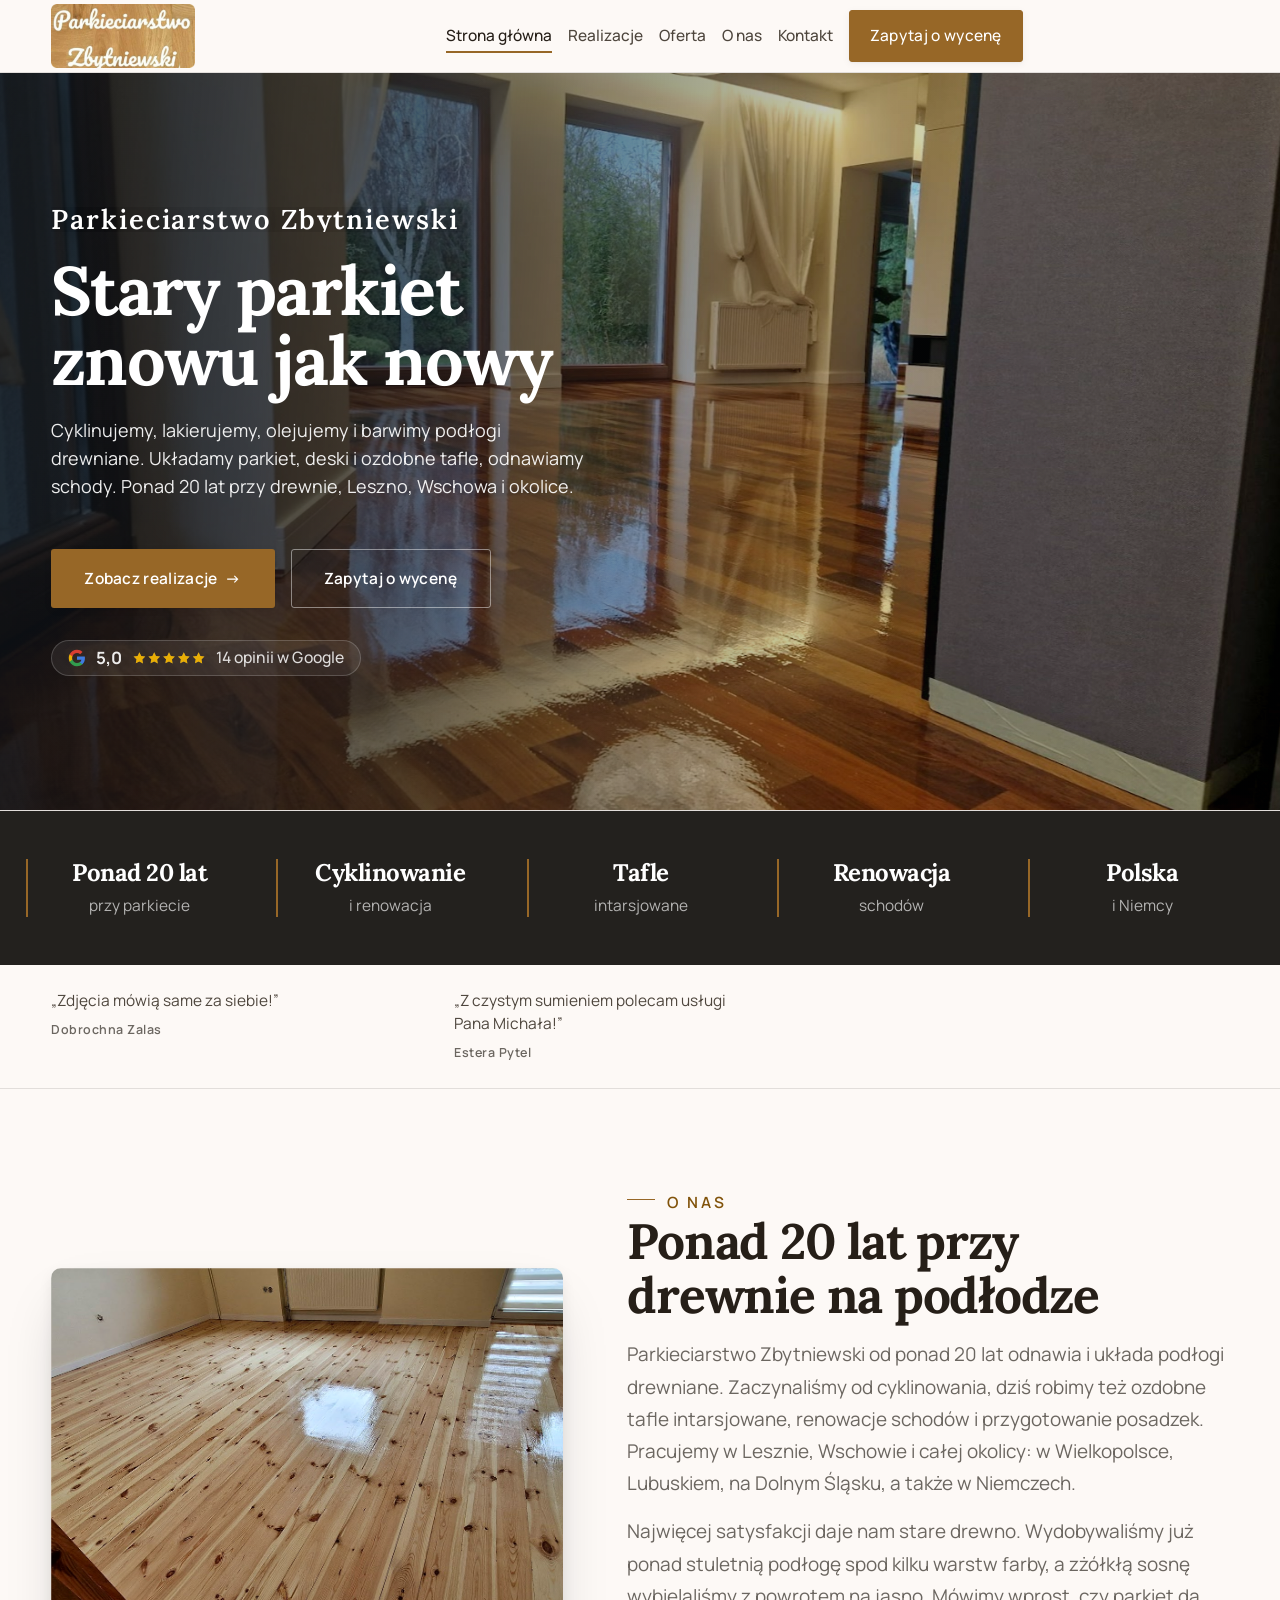
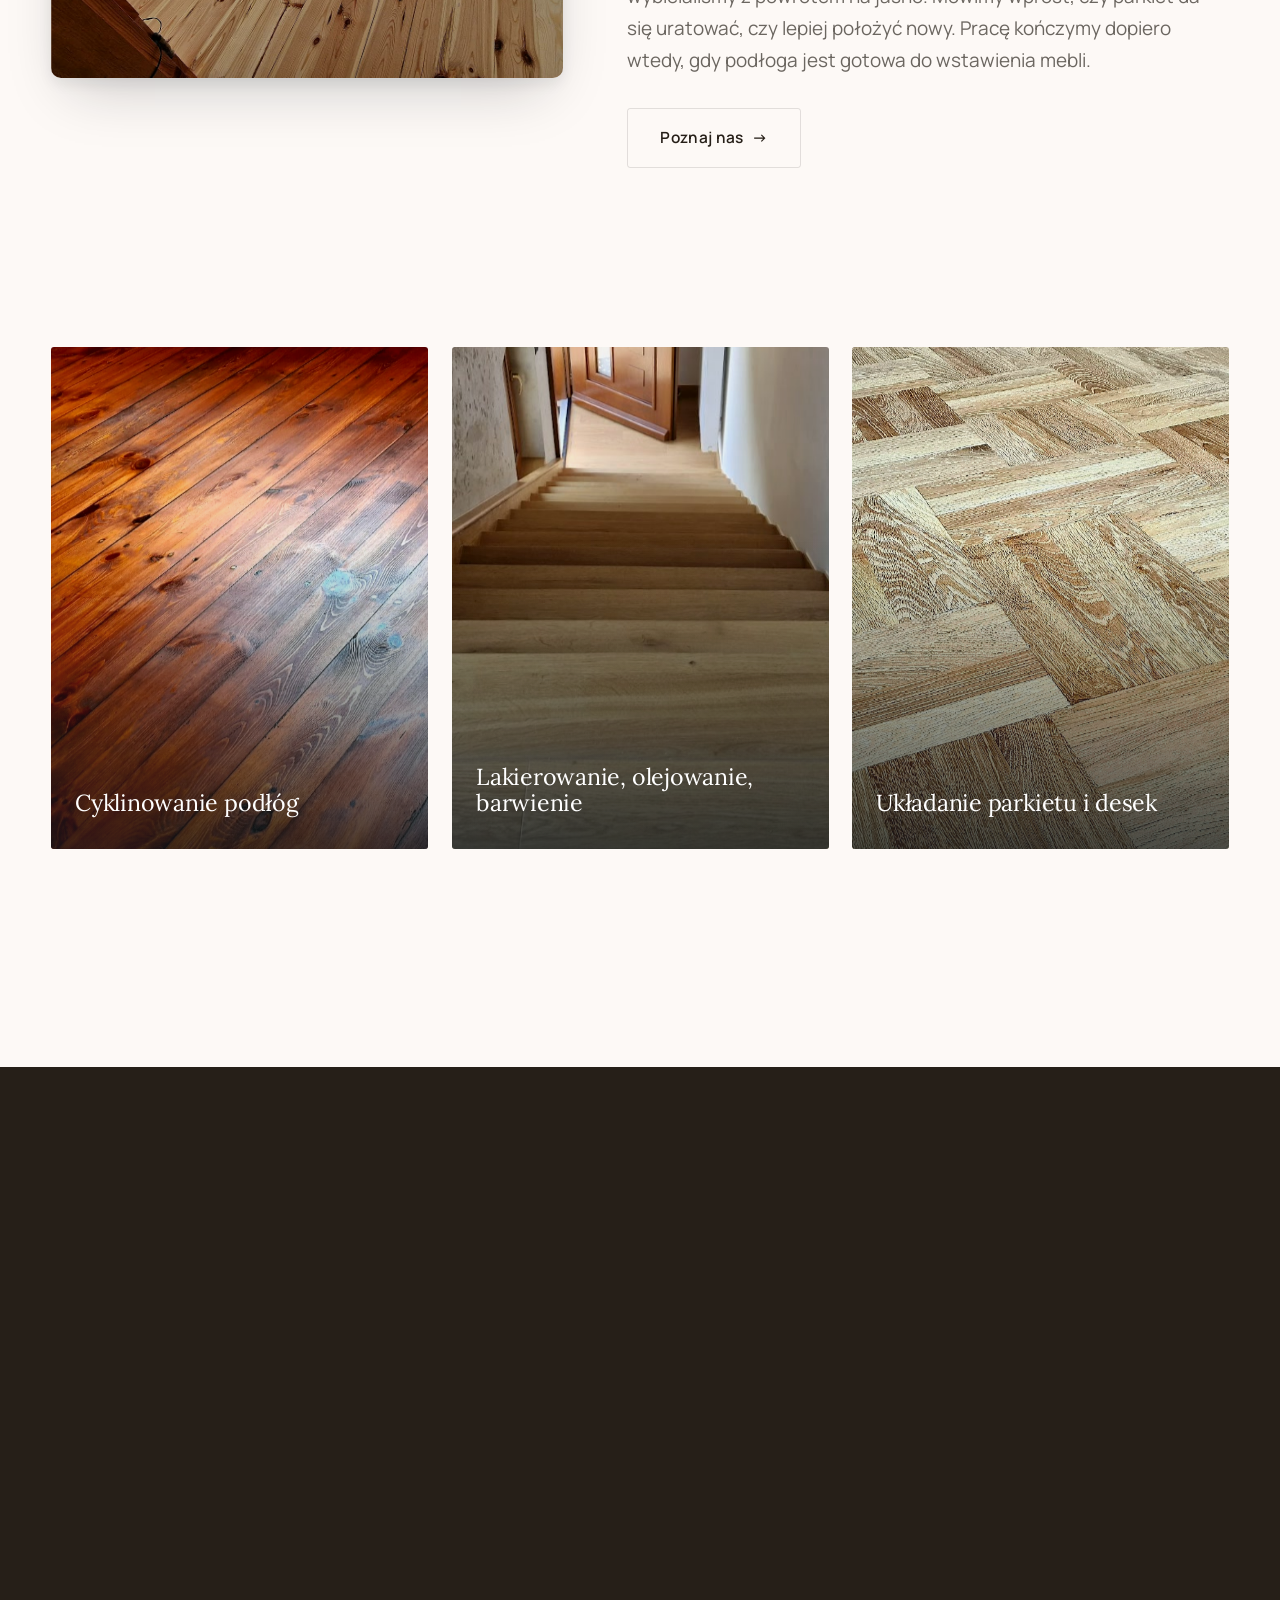
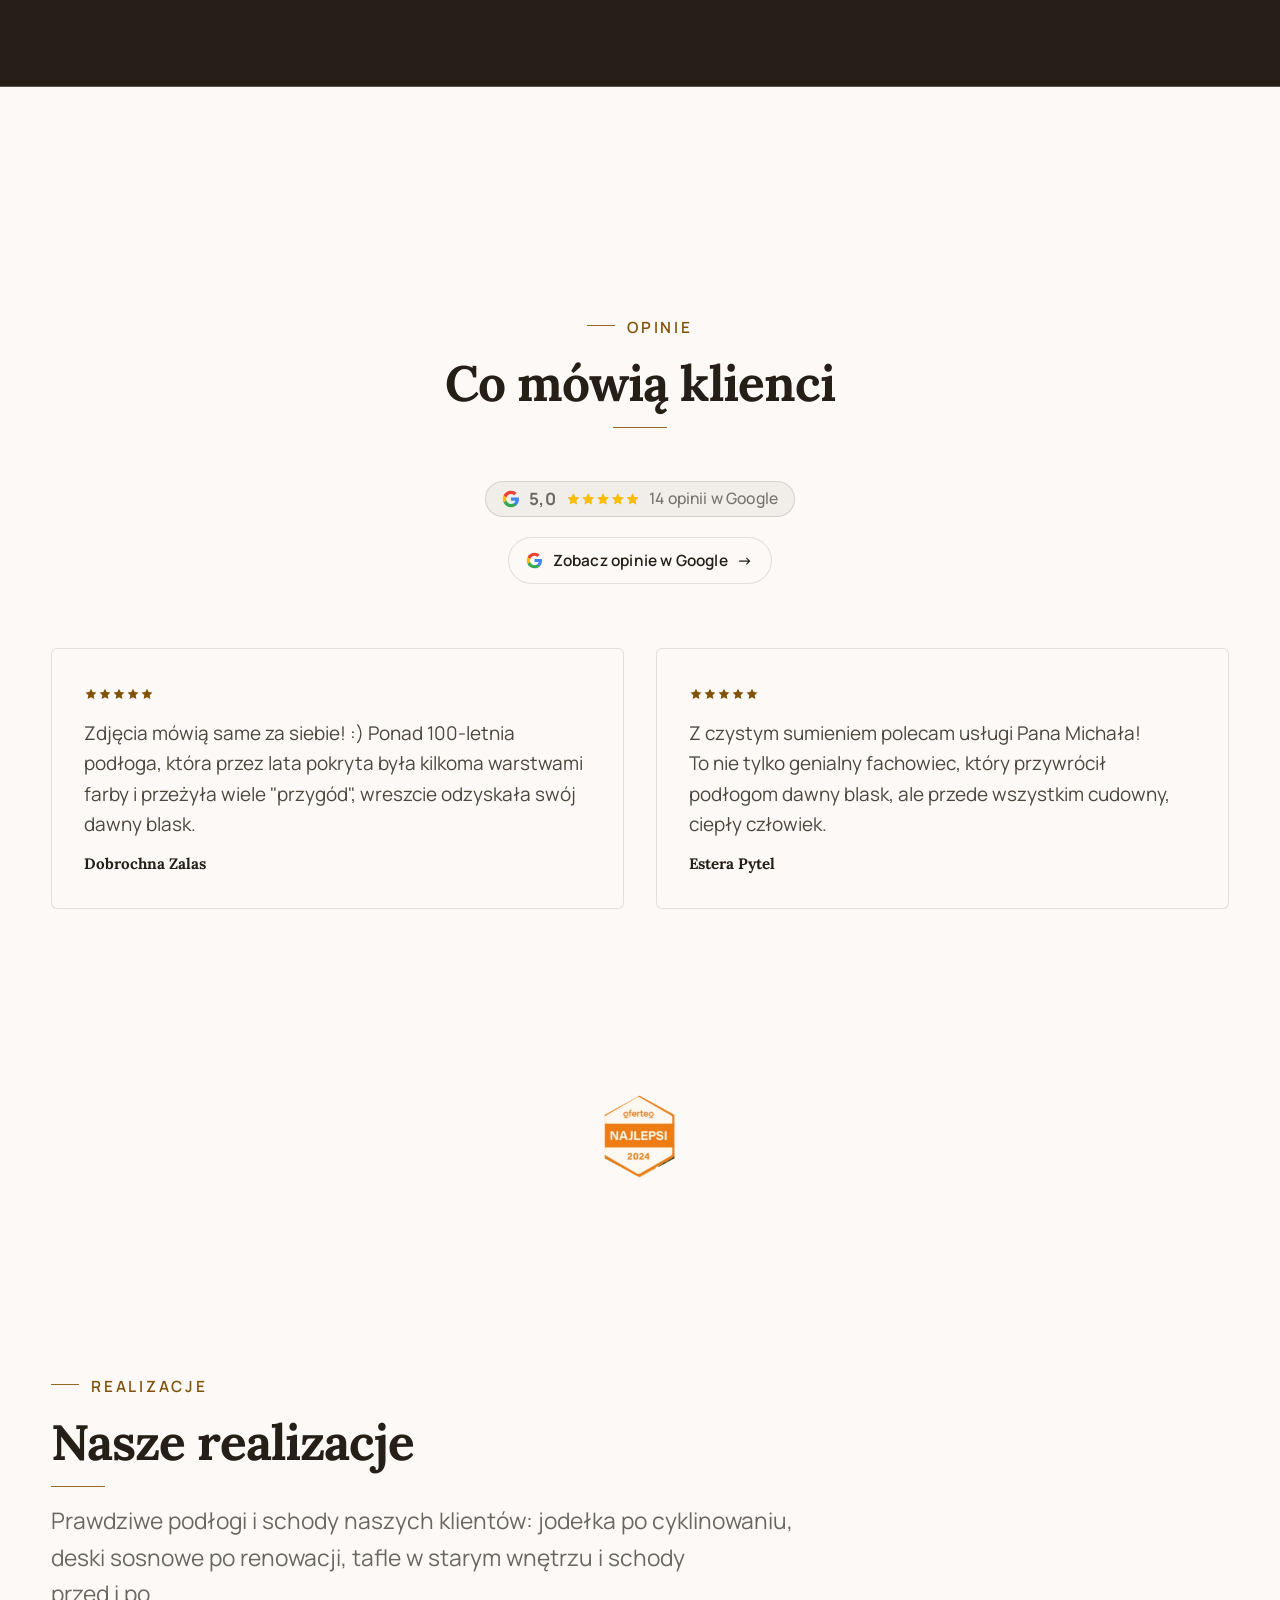
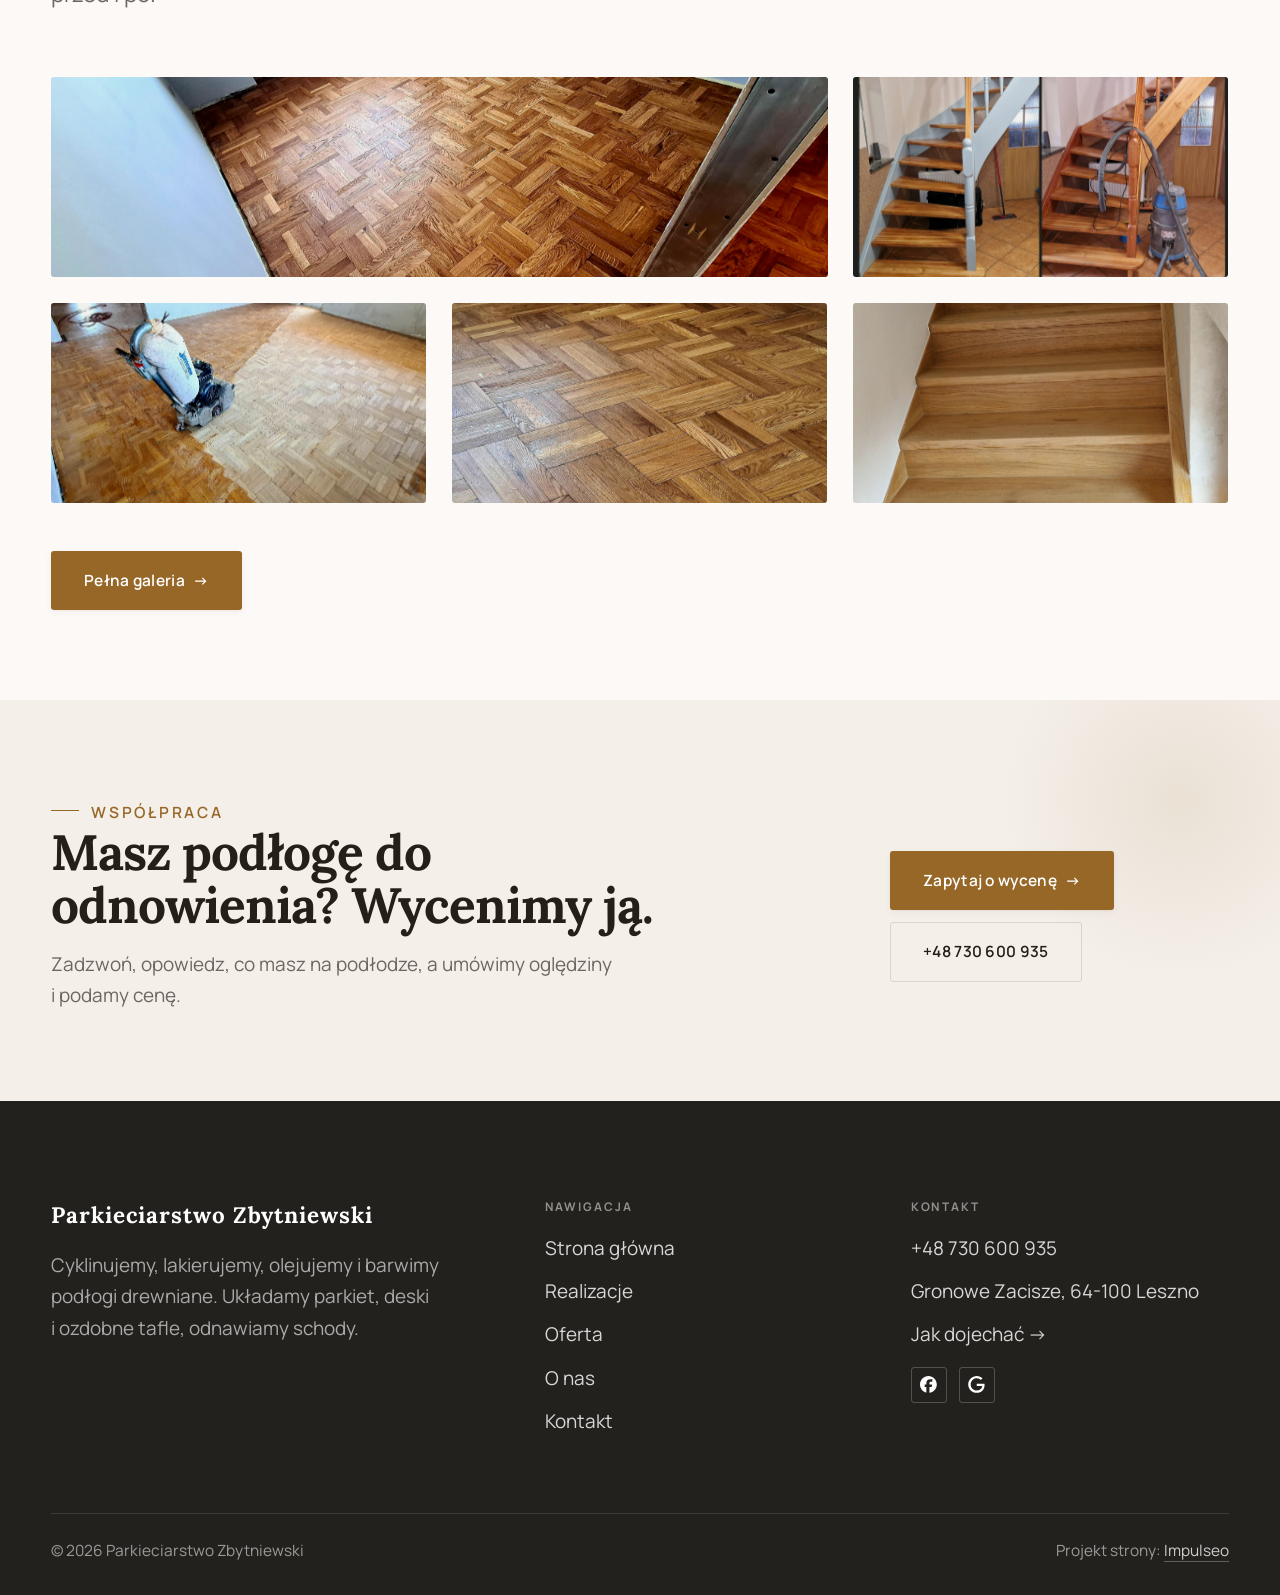
==== index.html @ 1e0f80c2 "Strona demo: parkieciarstwo-zbytniewski" ====
<!DOCTYPE html>
<html lang="pl">
<head>
<meta charset="UTF-8">
<meta name="viewport" content="width=device-width, initial-scale=1.0">
<title>Parkieciarstwo Zbytniewski - cyklinowanie, renowacja i układanie parkietu, Leszno i Wschowa</title>
<meta name="description" content="Parkieciarstwo Zbytniewski - cyklinowanie, lakierowanie, olejowanie i barwienie podłóg, układanie parkietu, desek i tafli intarsjowanych, renowacja schodów. Ponad 20 lat w zawodzie. Leszno, Wschowa, Wielkopolska, Lubuskie, Dolny Śląsk. Zadzwoń: 730 600 935.">
<link rel="canonical" href="https://kris20032.github.io/parkieciarstwo-zbytniewski/">
<meta name="robots" content="noindex, nofollow">
<meta property="og:type" content="website">
<meta property="og:locale" content="pl_PL">
<meta property="og:site_name" content="Parkieciarstwo Zbytniewski">
<meta property="og:title" content="Parkieciarstwo Zbytniewski - cyklinowanie, renowacja i układanie parkietu, Leszno i Wschowa">
<meta property="og:description" content="Parkieciarstwo Zbytniewski - cyklinowanie, lakierowanie, olejowanie i barwienie podłóg, układanie parkietu, desek i tafli intarsjowanych, renowacja schodów. Ponad 20 lat w zawodzie. Leszno, Wschowa, Wielkopolska, Lubuskie, Dolny Śląsk. Zadzwoń: 730 600 935.">
<meta property="og:url" content="https://kris20032.github.io/parkieciarstwo-zbytniewski/">
<meta property="og:image" content="https://kris20032.github.io/parkieciarstwo-zbytniewski/img/og.jpg">
<meta property="og:image:width" content="1200">
<meta property="og:image:height" content="630">
<meta name="twitter:card" content="summary_large_image">
<script type="application/ld+json">{"@context": "https://schema.org", "@type": "LocalBusiness", "name": "Parkieciarstwo Zbytniewski", "url": "https://kris20032.github.io/parkieciarstwo-zbytniewski/", "telephone": "+48730600935", "image": "https://kris20032.github.io/parkieciarstwo-zbytniewski/img/og.jpg", "areaServed": "Leszno", "sameAs": ["https://maps.google.com/?cid=15255674906880498433&g_mp=Cidnb29nbGUubWFwcy5wbGFjZXMudjEuUGxhY2VzLlNlYXJjaFRleHQQAhgEIAA", "https://www.facebook.com/parkieciarstwo.zbytniewski/"]}</script>
<link rel="preconnect" href="https://fonts.googleapis.com">
<link rel="preconnect" href="https://fonts.gstatic.com" crossorigin>
<link href="https://fonts.googleapis.com/css2?family=Lora:wght@500;600;700&family=Manrope:wght@400;500;600&display=swap" rel="stylesheet">
<link rel="stylesheet" href="assets/styles.css?v=fa30f461">
</head>
<body>

<header class="nav">
  <div class="wrap nav-inner">
    <a class="brand brand-has-logo" href="index.html"><img class="brand-logo" src="img/logo.png" alt="Parkieciarstwo Zbytniewski" width="430" height="192" decoding="async"></a>
    <nav class="nav-links">
      <a href="index.html" class="active" aria-current="page">Strona główna</a>
      <a href="realizacje.html">Realizacje</a>
      <a href="oferta.html">Oferta</a>
      <a href="o-nas.html">O nas</a>
      <a href="kontakt.html">Kontakt</a>
      <a href="kontakt.html" class="btn btn-accent">Zapytaj o wycenę</a>
    </nav>
    <button class="nav-toggle" aria-label="Menu"><span></span><span></span><span></span></button>
  </div>
</header>

<main>
<section class="hero-cine">
  <img src="img/hero.jpg" fetchpriority="high" data-rotate="img/g1.jpg|img/g2.jpg" alt="Parkieciarstwo Zbytniewski - Stary parkiet znowu jak nowy" width="1564" height="866">
  <div class="wrap">
    <div class="hero-copy">
      <div class="brandmark bm-s"><span class="bm-line"><span>Parkieciarstwo Zbytniewski</span></span></div>
      <h1>Stary parkiet znowu jak nowy</h1>
      <p class="lead">Cyklinujemy, lakierujemy, olejujemy i barwimy podłogi drewniane. Układamy parkiet, deski i ozdobne tafle, odnawiamy schody. Ponad 20 lat przy drewnie, Leszno, Wschowa i okolice.</p>
      <div class="hero-actions">
        <a href="realizacje.html" class="btn btn-accent">Zobacz realizacje <span class="arr">→</span></a>
        <a href="kontakt.html" class="btn btn-ghost btn-on-dark">Zapytaj o wycenę</a>
      </div>
      <div style="margin-top:var(--space-6);color:#fff;font-weight:600;letter-spacing:.02em;opacity:.92"><span class="g-badge"><svg class="gb-ico" viewBox="0 0 24 24" width="18" height="18" aria-hidden="true"><path fill="#4285F4" d="M22.56 12.25c0-.78-.07-1.53-.2-2.25H12v4.26h5.92c-.26 1.37-1.04 2.53-2.21 3.31v2.77h3.57c2.08-1.92 3.28-4.74 3.28-8.09z"/><path fill="#34A853" d="M12 23c2.97 0 5.46-.98 7.28-2.66l-3.57-2.77c-.98.66-2.23 1.06-3.71 1.06-2.86 0-5.29-1.93-6.16-4.53H2.18v2.84C3.99 20.53 7.7 23 12 23z"/><path fill="#FBBC05" d="M5.84 14.09c-.22-.66-.35-1.36-.35-2.09s.13-1.43.35-2.09V7.07H2.18C1.43 8.55 1 10.22 1 12s.43 3.45 1.18 4.93l2.85-2.22.81-.62z"/><path fill="#EA4335" d="M12 5.38c1.62 0 3.06.56 4.21 1.64l3.15-3.15C17.45 2.09 14.97 1 12 1 7.7 1 3.99 3.47 2.18 7.07l3.66 2.84c.87-2.6 3.3-4.53 6.16-4.53z"/></svg><b class="gb-ocena">5,0</b><svg class="gb-stars" viewBox="0 0 90 18" width="74" height="14.8" aria-hidden="true"><g fill="currentColor" opacity=".26"><path transform="translate(0,0)" d="M9 1.6l2.2 4.46 4.92.72-3.56 3.47.84 4.9L9 12.74l-4.4 2.31.84-4.9L1.88 6.68l4.92-.72L9 1.6Z"/><path transform="translate(18,0)" d="M9 1.6l2.2 4.46 4.92.72-3.56 3.47.84 4.9L9 12.74l-4.4 2.31.84-4.9L1.88 6.68l4.92-.72L9 1.6Z"/><path transform="translate(36,0)" d="M9 1.6l2.2 4.46 4.92.72-3.56 3.47.84 4.9L9 12.74l-4.4 2.31.84-4.9L1.88 6.68l4.92-.72L9 1.6Z"/><path transform="translate(54,0)" d="M9 1.6l2.2 4.46 4.92.72-3.56 3.47.84 4.9L9 12.74l-4.4 2.31.84-4.9L1.88 6.68l4.92-.72L9 1.6Z"/><path transform="translate(72,0)" d="M9 1.6l2.2 4.46 4.92.72-3.56 3.47.84 4.9L9 12.74l-4.4 2.31.84-4.9L1.88 6.68l4.92-.72L9 1.6Z"/></g><clipPath id="gs1000"><rect x="0" y="0" width="90.0" height="18"/></clipPath><g fill="#FBBC04" clip-path="url(#gs1000)"><path transform="translate(0,0)" d="M9 1.6l2.2 4.46 4.92.72-3.56 3.47.84 4.9L9 12.74l-4.4 2.31.84-4.9L1.88 6.68l4.92-.72L9 1.6Z"/><path transform="translate(18,0)" d="M9 1.6l2.2 4.46 4.92.72-3.56 3.47.84 4.9L9 12.74l-4.4 2.31.84-4.9L1.88 6.68l4.92-.72L9 1.6Z"/><path transform="translate(36,0)" d="M9 1.6l2.2 4.46 4.92.72-3.56 3.47.84 4.9L9 12.74l-4.4 2.31.84-4.9L1.88 6.68l4.92-.72L9 1.6Z"/><path transform="translate(54,0)" d="M9 1.6l2.2 4.46 4.92.72-3.56 3.47.84 4.9L9 12.74l-4.4 2.31.84-4.9L1.88 6.68l4.92-.72L9 1.6Z"/><path transform="translate(72,0)" d="M9 1.6l2.2 4.46 4.92.72-3.56 3.47.84 4.9L9 12.74l-4.4 2.31.84-4.9L1.88 6.68l4.92-.72L9 1.6Z"/></g></svg><span class="gb-txt">14 opinii w Google</span></span></div>
    </div>
  </div>
</section>
<section class="strip n-5" style="padding-block:0">
  <div class="wrap">
    <div class="item reveal"><div class="k">Ponad 20 lat</div><div class="v">przy parkiecie</div></div>
    <div class="item reveal"><div class="k">Cyklinowanie</div><div class="v">i renowacja</div></div>
    <div class="item reveal"><div class="k">Tafle</div><div class="v">intarsjowane</div></div>
    <div class="item reveal"><div class="k">Renowacja</div><div class="v">schodów</div></div>
    <div class="item reveal"><div class="k">Polska</div><div class="v">i Niemcy</div></div>
  </div>
</section>
<section class="opinie-mini" aria-label="Opinie klientów">
  <div class="wrap">
    <div class="om-row">
      <div class="om-item reveal"><blockquote>„Zdjęcia mówią same za siebie!”</blockquote><span class="om-autor">Dobrochna Zalas</span></div>
      <div class="om-item reveal"><blockquote>„Z czystym sumieniem polecam usługi Pana Michała!”</blockquote><span class="om-autor">Estera Pytel</span></div>
    </div>
  </div>
</section>
<section>
  <div class="wrap split">
    <div class="split-art reveal"><img src="img/g3.jpg" alt="Parkieciarstwo Zbytniewski - realizacja" loading="lazy" width="1600" height="901" decoding="async"></div>
    <div class="split-copy reveal">
      <span class="eyebrow">O nas</span>
      <h2>Ponad 20 lat przy drewnie na podłodze</h2>
      <p class="muted">Parkieciarstwo Zbytniewski od ponad 20 lat odnawia i układa podłogi drewniane. Zaczynaliśmy od cyklinowania, dziś robimy też ozdobne tafle intarsjowane, renowacje schodów i przygotowanie posadzek. Pracujemy w Lesznie, Wschowie i całej okolicy: w Wielkopolsce, Lubuskiem, na Dolnym Śląsku, a także w Niemczech.</p>
      <p class="muted">Najwięcej satysfakcji daje nam stare drewno. Wydobywaliśmy już ponad stuletnią podłogę spod kilku warstw farby, a zżółkłą sosnę wybielaliśmy z powrotem na jasno. Mówimy wprost, czy parkiet da się uratować, czy lepiej położyć nowy. Pracę kończymy dopiero wtedy, gdy podłoga jest gotowa do wstawienia mebli.</p>
      <a href="o-nas.html" class="btn btn-ghost">Poznaj nas <span class="arr">→</span></a>
    </div>
  </div>
</section>
<section class="gateways-band">
  <div class="wrap">
    <div class="gateways">
      <a href="oferta.html" class="gateway reveal"><img src="img/g4.jpg" alt="Cyklinowanie podłóg" loading="lazy" width="2008" height="890" decoding="async"><span class="g-ttl">Cyklinowanie podłóg</span></a>
      <a href="oferta.html" class="gateway reveal"><img src="img/g5.jpg" alt="Lakierowanie, olejowanie, barwienie" loading="lazy" width="1562" height="700" decoding="async"><span class="g-ttl">Lakierowanie, olejowanie, barwienie</span></a>
      <a href="oferta.html" class="gateway reveal"><img src="img/g6.jpg" alt="Układanie parkietu i desek" loading="lazy" width="2048" height="922" decoding="async"><span class="g-ttl">Układanie parkietu i desek</span></a>
    </div>
  </div>
</section>
<section class="stopklatka" aria-hidden="true">
  <div class="stk-bg" style="background-image:url(img/g7.jpg)"></div>
</section>
<section class="opinie">
  <div class="wrap">
    <div class="head center reveal">
      <span class="eyebrow">Opinie</span>
      <h2>Co mówią klienci</h2>
    </div>
    <p class="op-meta reveal"><span class="g-badge"><svg class="gb-ico" viewBox="0 0 24 24" width="18" height="18" aria-hidden="true"><path fill="#4285F4" d="M22.56 12.25c0-.78-.07-1.53-.2-2.25H12v4.26h5.92c-.26 1.37-1.04 2.53-2.21 3.31v2.77h3.57c2.08-1.92 3.28-4.74 3.28-8.09z"/><path fill="#34A853" d="M12 23c2.97 0 5.46-.98 7.28-2.66l-3.57-2.77c-.98.66-2.23 1.06-3.71 1.06-2.86 0-5.29-1.93-6.16-4.53H2.18v2.84C3.99 20.53 7.7 23 12 23z"/><path fill="#FBBC05" d="M5.84 14.09c-.22-.66-.35-1.36-.35-2.09s.13-1.43.35-2.09V7.07H2.18C1.43 8.55 1 10.22 1 12s.43 3.45 1.18 4.93l2.85-2.22.81-.62z"/><path fill="#EA4335" d="M12 5.38c1.62 0 3.06.56 4.21 1.64l3.15-3.15C17.45 2.09 14.97 1 12 1 7.7 1 3.99 3.47 2.18 7.07l3.66 2.84c.87-2.6 3.3-4.53 6.16-4.53z"/></svg><b class="gb-ocena">5,0</b><svg class="gb-stars" viewBox="0 0 90 18" width="74" height="14.8" aria-hidden="true"><g fill="currentColor" opacity=".26"><path transform="translate(0,0)" d="M9 1.6l2.2 4.46 4.92.72-3.56 3.47.84 4.9L9 12.74l-4.4 2.31.84-4.9L1.88 6.68l4.92-.72L9 1.6Z"/><path transform="translate(18,0)" d="M9 1.6l2.2 4.46 4.92.72-3.56 3.47.84 4.9L9 12.74l-4.4 2.31.84-4.9L1.88 6.68l4.92-.72L9 1.6Z"/><path transform="translate(36,0)" d="M9 1.6l2.2 4.46 4.92.72-3.56 3.47.84 4.9L9 12.74l-4.4 2.31.84-4.9L1.88 6.68l4.92-.72L9 1.6Z"/><path transform="translate(54,0)" d="M9 1.6l2.2 4.46 4.92.72-3.56 3.47.84 4.9L9 12.74l-4.4 2.31.84-4.9L1.88 6.68l4.92-.72L9 1.6Z"/><path transform="translate(72,0)" d="M9 1.6l2.2 4.46 4.92.72-3.56 3.47.84 4.9L9 12.74l-4.4 2.31.84-4.9L1.88 6.68l4.92-.72L9 1.6Z"/></g><clipPath id="gs1000"><rect x="0" y="0" width="90.0" height="18"/></clipPath><g fill="#FBBC04" clip-path="url(#gs1000)"><path transform="translate(0,0)" d="M9 1.6l2.2 4.46 4.92.72-3.56 3.47.84 4.9L9 12.74l-4.4 2.31.84-4.9L1.88 6.68l4.92-.72L9 1.6Z"/><path transform="translate(18,0)" d="M9 1.6l2.2 4.46 4.92.72-3.56 3.47.84 4.9L9 12.74l-4.4 2.31.84-4.9L1.88 6.68l4.92-.72L9 1.6Z"/><path transform="translate(36,0)" d="M9 1.6l2.2 4.46 4.92.72-3.56 3.47.84 4.9L9 12.74l-4.4 2.31.84-4.9L1.88 6.68l4.92-.72L9 1.6Z"/><path transform="translate(54,0)" d="M9 1.6l2.2 4.46 4.92.72-3.56 3.47.84 4.9L9 12.74l-4.4 2.31.84-4.9L1.88 6.68l4.92-.72L9 1.6Z"/><path transform="translate(72,0)" d="M9 1.6l2.2 4.46 4.92.72-3.56 3.47.84 4.9L9 12.74l-4.4 2.31.84-4.9L1.88 6.68l4.92-.72L9 1.6Z"/></g></svg><span class="gb-txt">14 opinii w Google</span></span></p>
    <p class="op-meta reveal"><a class="op-google" href="https://maps.google.com/?cid=15255674906880498433&amp;g_mp=Cidnb29nbGUubWFwcy5wbGFjZXMudjEuUGxhY2VzLlNlYXJjaFRleHQQAhgEIAA" target="_blank" rel="noopener"><svg class="op-g-ico" viewBox="0 0 24 24" width="17" height="17" aria-hidden="true"><path fill="#4285F4" d="M22.56 12.25c0-.78-.07-1.53-.2-2.25H12v4.26h5.92c-.26 1.37-1.04 2.53-2.21 3.31v2.77h3.57c2.08-1.92 3.28-4.74 3.28-8.09z"/><path fill="#34A853" d="M12 23c2.97 0 5.46-.98 7.28-2.66l-3.57-2.77c-.98.66-2.23 1.06-3.71 1.06-2.86 0-5.29-1.93-6.16-4.53H2.18v2.84C3.99 20.53 7.7 23 12 23z"/><path fill="#FBBC05" d="M5.84 14.09c-.22-.66-.35-1.36-.35-2.09s.13-1.43.35-2.09V7.07H2.18C1.43 8.55 1 10.22 1 12s.43 3.45 1.18 4.93l2.85-2.22.81-.62z"/><path fill="#EA4335" d="M12 5.38c1.62 0 3.06.56 4.21 1.64l3.15-3.15C17.45 2.09 14.97 1 12 1 7.7 1 3.99 3.47 2.18 7.07l3.66 2.84c.87-2.6 3.3-4.53 6.16-4.53z"/></svg><span>Zobacz opinie w Google</span><span class="arr">→</span></a></p>
    <div class="opinie-grid">
      <figure class="op-card reveal"><span class="op-star"><svg class="ico-star" width="14" height="14" viewBox="0 0 24 24" style="vertical-align:-2px" aria-hidden="true"><path d="M12 2.8l2.85 5.8 6.4.93-4.63 4.5 1.1 6.37L12 17.4l-5.72 3 1.1-6.37-4.63-4.5 6.4-.93L12 2.8Z" fill="currentColor"/></svg><svg class="ico-star" width="14" height="14" viewBox="0 0 24 24" style="vertical-align:-2px" aria-hidden="true"><path d="M12 2.8l2.85 5.8 6.4.93-4.63 4.5 1.1 6.37L12 17.4l-5.72 3 1.1-6.37-4.63-4.5 6.4-.93L12 2.8Z" fill="currentColor"/></svg><svg class="ico-star" width="14" height="14" viewBox="0 0 24 24" style="vertical-align:-2px" aria-hidden="true"><path d="M12 2.8l2.85 5.8 6.4.93-4.63 4.5 1.1 6.37L12 17.4l-5.72 3 1.1-6.37-4.63-4.5 6.4-.93L12 2.8Z" fill="currentColor"/></svg><svg class="ico-star" width="14" height="14" viewBox="0 0 24 24" style="vertical-align:-2px" aria-hidden="true"><path d="M12 2.8l2.85 5.8 6.4.93-4.63 4.5 1.1 6.37L12 17.4l-5.72 3 1.1-6.37-4.63-4.5 6.4-.93L12 2.8Z" fill="currentColor"/></svg><svg class="ico-star" width="14" height="14" viewBox="0 0 24 24" style="vertical-align:-2px" aria-hidden="true"><path d="M12 2.8l2.85 5.8 6.4.93-4.63 4.5 1.1 6.37L12 17.4l-5.72 3 1.1-6.37-4.63-4.5 6.4-.93L12 2.8Z" fill="currentColor"/></svg></span><blockquote>Zdjęcia mówią same za siebie! :) Ponad 100-letnia podłoga, która przez lata pokryta była kilkoma warstwami farby i przeżyła wiele "przygód", wreszcie odzyskała swój dawny blask.</blockquote><span class="op-autor">Dobrochna Zalas</span></figure>
      <figure class="op-card reveal"><span class="op-star"><svg class="ico-star" width="14" height="14" viewBox="0 0 24 24" style="vertical-align:-2px" aria-hidden="true"><path d="M12 2.8l2.85 5.8 6.4.93-4.63 4.5 1.1 6.37L12 17.4l-5.72 3 1.1-6.37-4.63-4.5 6.4-.93L12 2.8Z" fill="currentColor"/></svg><svg class="ico-star" width="14" height="14" viewBox="0 0 24 24" style="vertical-align:-2px" aria-hidden="true"><path d="M12 2.8l2.85 5.8 6.4.93-4.63 4.5 1.1 6.37L12 17.4l-5.72 3 1.1-6.37-4.63-4.5 6.4-.93L12 2.8Z" fill="currentColor"/></svg><svg class="ico-star" width="14" height="14" viewBox="0 0 24 24" style="vertical-align:-2px" aria-hidden="true"><path d="M12 2.8l2.85 5.8 6.4.93-4.63 4.5 1.1 6.37L12 17.4l-5.72 3 1.1-6.37-4.63-4.5 6.4-.93L12 2.8Z" fill="currentColor"/></svg><svg class="ico-star" width="14" height="14" viewBox="0 0 24 24" style="vertical-align:-2px" aria-hidden="true"><path d="M12 2.8l2.85 5.8 6.4.93-4.63 4.5 1.1 6.37L12 17.4l-5.72 3 1.1-6.37-4.63-4.5 6.4-.93L12 2.8Z" fill="currentColor"/></svg><svg class="ico-star" width="14" height="14" viewBox="0 0 24 24" style="vertical-align:-2px" aria-hidden="true"><path d="M12 2.8l2.85 5.8 6.4.93-4.63 4.5 1.1 6.37L12 17.4l-5.72 3 1.1-6.37-4.63-4.5 6.4-.93L12 2.8Z" fill="currentColor"/></svg></span><blockquote>Z czystym sumieniem polecam usługi Pana Michała! To nie tylko genialny fachowiec, który przywrócił podłogom dawny blask, ale przede wszystkim cudowny, ciepły człowiek.</blockquote><span class="op-autor">Estera Pytel</span></figure>
    </div>
  </div>
</section>
<section class="odznaki">
  <div class="wrap">
    <ul class="odz-row">
      <li class="odz reveal"><img src="img/odznaka-oferteo-najlepsi-2024.png" alt="Oferteo Najlepsi 2024" loading="lazy" decoding="async" width="222" height="260"></li>
    </ul>
  </div>
</section>
<section>
  <div class="wrap">
    <div class="head reveal">
      <span class="eyebrow">Realizacje</span>
      <h2>Nasze realizacje</h2>
      <p>Prawdziwe podłogi i schody naszych klientów: jodełka po cyklinowaniu, deski sosnowe po renowacji, tafle w starym wnętrzu i schody przed i po.</p>
    </div>
    <div class="gallery">
      <div class="tile t-two3 reveal"><img src="img/g8.jpg" alt="Parkieciarstwo Zbytniewski" loading="lazy" width="2048" height="922" decoding="async"></div>
      <div class="tile t-third reveal"><img src="img/g9.jpg" alt="Parkieciarstwo Zbytniewski" loading="lazy" width="1600" height="1600" decoding="async"></div>
      <div class="tile t-third reveal"><img src="img/g10.jpg" alt="Parkieciarstwo Zbytniewski" loading="lazy" width="2048" height="922" decoding="async"></div>
      <div class="tile t-third reveal"><img src="img/g11.jpg" alt="Parkieciarstwo Zbytniewski" loading="lazy" width="1818" height="1818" decoding="async"></div>
      <div class="tile t-third reveal"><img src="img/g12.jpg" alt="Parkieciarstwo Zbytniewski" loading="lazy" width="1600" height="3463" decoding="async"></div>
    </div>
    <div style="margin-top:var(--space-7)" class="reveal"><a href="realizacje.html" class="btn btn-accent">Pełna galeria <span class="arr">→</span></a></div>
  </div>
</section>
<section class="cta">
  <div class="wrap">
    <div class="reveal">
      <span class="eyebrow">Współpraca</span>
      <h2>Masz podłogę do odnowienia? Wycenimy ją.</h2>
      <p>Zadzwoń, opowiedz, co masz na podłodze, a umówimy oględziny i podamy cenę.</p>
    </div>
    <div class="cta-actions reveal">
      <a href="kontakt.html" class="btn btn-light">Zapytaj o wycenę <span class="arr">→</span></a>
      <a href="tel:+48730600935" class="btn btn-ghost btn-ghost-cta">+48 730 600 935</a>
    </div>
  </div>
</section>
</main>

<footer>
  <div class="wrap">
    <div class="foot-grid">
      <div class="foot-brand">
        <div class="name">Parkieciarstwo Zbytniewski</div>
        <p>Cyklinujemy, lakierujemy, olejujemy i barwimy podłogi drewniane. Układamy parkiet, deski i ozdobne tafle, odnawiamy schody.</p>
      </div>
      <div class="foot-col">
        <h4>Nawigacja</h4>
        <a href="index.html">Strona główna</a>
        <a href="realizacje.html">Realizacje</a>
        <a href="oferta.html">Oferta</a>
        <a href="o-nas.html">O nas</a>
        <a href="kontakt.html">Kontakt</a>
      </div>
      <div class="foot-col">
        <h4>Kontakt</h4>
        <a href="tel:+48730600935">+48 730 600 935</a>
        <p>Gronowe Zacisze, 64-100 Leszno</p>
        <a href="https://maps.google.com/?cid=15255674906880498433&g_mp=Cidnb29nbGUubWFwcy5wbGFjZXMudjEuUGxhY2VzLlNlYXJjaFRleHQQAhgEIAA" target="_blank" rel="noopener">Jak dojechać →</a>
      <div class="foot-soc">
        <a class="soc" href="https://www.facebook.com/parkieciarstwo.zbytniewski/" target="_blank" rel="noopener" aria-label="Facebook - Parkieciarstwo Zbytniewski"><svg viewBox="0 0 24 24" aria-hidden="true" focusable="false"><path d="M9.101 23.691v-7.98H6.627v-3.667h2.474v-1.58c0-4.085 1.848-5.978 5.858-5.978.401 0 .955.042 1.468.103a8.68 8.68 0 0 1 1.141.195v3.325a8.623 8.623 0 0 0-.653-.036 26.805 26.805 0 0 0-.733-.009c-.707 0-1.259.096-1.675.309a1.686 1.686 0 0 0-.679.622c-.258.42-.374.995-.374 1.752v1.297h3.919l-.386 2.103-.287 1.564h-3.246v8.245C19.396 23.238 24 18.179 24 12.044c0-6.627-5.373-12-12-12s-12 5.373-12 12c0 5.628 3.874 10.35 9.101 11.647Z" fill="currentColor"/></svg></a>
        <a class="soc" href="https://maps.google.com/?cid=15255674906880498433&g_mp=Cidnb29nbGUubWFwcy5wbGFjZXMudjEuUGxhY2VzLlNlYXJjaFRleHQQAhgEIAA" target="_blank" rel="noopener" aria-label="Google - Parkieciarstwo Zbytniewski"><svg viewBox="0 0 24 24" aria-hidden="true" focusable="false"><path d="M12.48 10.92v3.28h7.84c-.24 1.84-.853 3.187-1.787 4.133-1.147 1.147-2.933 2.4-6.053 2.4-4.827 0-8.6-3.893-8.6-8.72s3.773-8.72 8.6-8.72c2.6 0 4.507 1.027 5.907 2.347l2.307-2.307C18.747 1.44 16.133 0 12.48 0 5.867 0 .307 5.387.307 12s5.56 12 12.173 12c3.573 0 6.267-1.173 8.373-3.36 2.16-2.16 2.84-5.213 2.84-7.667 0-.76-.053-1.467-.173-2.053H12.48z" fill="currentColor"/></svg></a>
      </div>
      </div>
    </div>
    <div class="foot-bot">
      <span>© 2026 Parkieciarstwo Zbytniewski</span>
      <span>Projekt strony: <a class="foot-credit" href="https://impulseo.pl" target="_blank" rel="noopener">Impulseo</a></span>
    </div>
  </div>
</footer>
<div class="sticky-reserve"><a class="sr-book" href="kontakt.html">Zapytaj o wycenę</a><a class="sr-call" href="tel:+48730600935" aria-label="Zadzwoń"><svg class="ico-tel" width="16" height="16" viewBox="0 0 24 24" fill="none" aria-hidden="true"><path d="M6.6 10.8a15.5 15.5 0 0 0 6.6 6.6l2.2-2.2a1 1 0 0 1 1-.24 11.4 11.4 0 0 0 3.6.58 1 1 0 0 1 1 1V20a1 1 0 0 1-1 1A17 17 0 0 1 3 4a1 1 0 0 1 1-1h3.5a1 1 0 0 1 1 1c0 1.25.2 2.46.58 3.6a1 1 0 0 1-.25 1l-2.23 2.2Z" fill="currentColor"/></svg></a></div>
<div class="demo-wazne" data-do="2026-11-10" data-cykl="3" hidden><svg class="dw-ico" width="13" height="13" viewBox="0 0 24 24" fill="none" aria-hidden="true"><circle cx="12" cy="12" r="8.6" stroke="currentColor" stroke-width="1.8"/><path d="M12 7.2V12l3.3 2" stroke="currentColor" stroke-width="1.8" stroke-linecap="round"/></svg><span class="dw-txt"></span></div>

<script src="assets/main.js"></script>
</body>
</html>
---- assets/styles.css ----
/* ============================================================
   STOLBASZ — premium, architektoniczny B2B fit-out
   Jasna paleta, zero brązu. System wg premium-web-craft.
   Projekt strony: Impulseo (impulseo.pl)
   ============================================================ */

:root{
  /* PALETA — jasna, architektoniczna, chłodna */
  --paper:#F3F1EC;          /* główne tło */
  --paper-2:#E6E3DB;        /* sekcje alternatywne (chłodny jasny szary) */
  --paper-3:#E6E3DB;        /* delikatne wypełnienia */
  --ink:#23211E;            /* tekst główny — chłodny grafit */
  --ink-soft:#43403A;       /* nagłówki drugorzędne */
  --muted:#87837A;          /* tekst poboczny */
  --line:rgba(35,33,30,.12);/* hairline */
  --accent:#8A6B3C;         /* stonowany petrol-slate — jedyny akcent */
  --accent-d:#6E5430;
  --accent-soft:rgba(138,107,60,.10);
  --dark:#23211E;           /* sekcje ciemne (stopka/CTA) */

  /* HOVER ZDJĘĆ — JEDEN standard dla całego silnika (decyzja K. 04.08.2026, artefakt z wariantami).
     AKTUALNE (K.+Szymon 09.08.2026, wybór z artefaktu 6 wariantów): zoom 1.05 przy 1.4s -
     przy tak długim czasie mocniejszy kadr NIE skacze, tylko „oddycha". Poprzedni standard
     (1.02 / .55s z 04.08) odbierany jako dynamiczny i szybki.
     Spoczynek lekko przygaszony, ale TYLKO tam, gdzie jest mysz (@media hover:hover) —
     na telefonie zdjęcia zostają w pełnej jasności. */
  --img-zoom:1.05;                   /* K.+Szymon 09.08: wariant F z artefaktu porównawczego */
  --img-rest:brightness(.95) saturate(.99);
  --img-hot:brightness(1.06) saturate(1.05);
  --img-dur:1.4s;                    /* K.+Szymon 09.08 (wariant F): powoli = elegancko */
  --img-ease:cubic-bezier(.16,.84,.44,1);  /* miękki ogon, efekt „oddychania" */

  /* ODSTĘPY — skala 4/8 */
  --space-1:4px; --space-2:8px; --space-3:12px; --space-4:16px; --space-5:24px;
  --space-6:32px; --space-7:48px; --space-8:64px; --space-9:96px; --space-10:128px;

  /* TYPOGRAFIA — fluid clamp() (skala podbita 16.07.2026: większe, czytelniejsze litery — uwaga Adama) */
  --text-sm:clamp(.9rem,.87rem + .12vw,1rem);
  --text-base:clamp(1.08rem,1.04rem + .18vw,1.2rem);
  --text-lg:clamp(1.24rem,1.15rem + .34vw,1.44rem);
  --text-h3:clamp(1.34rem,1.22rem + .55vw,1.66rem);
  --text-h2:clamp(2.1rem,1.66rem + 2.1vw,3.1rem);
  --text-h1:clamp(2.9rem,2.1rem + 4vw,5.1rem);

  /* PROMIENIE — architektoniczne, raczej ostre */
  --r-sm:3px; --r-md:6px; --r-lg:10px;

  /* RUCH */
  --ease:cubic-bezier(.25,.46,.45,.94); --dur:.24s;

  /* CIENIE — miękkie, warstwowe */
  --sh-sm:0 1px 2px rgba(16,24,32,.04), 0 2px 8px rgba(16,24,32,.05);
  --sh-md:0 2px 6px rgba(16,24,32,.05), 0 12px 28px -8px rgba(16,24,32,.12);
  --sh-lg:0 6px 14px rgba(16,24,32,.07), 0 26px 56px -18px rgba(16,24,32,.22);

  --hairline:1px solid var(--line);

  --font-display:'Lora',serif;
  --font-body:'Manrope',sans-serif;
}

*{box-sizing:border-box;margin:0;padding:0}
html{scroll-behavior:smooth}
body{
  font-family:var(--font-body);
  font-size:var(--text-base);
  line-height:1.65;
  color:var(--ink);
  background:var(--paper);
  -webkit-font-smoothing:antialiased;
  text-rendering:optimizeLegibility;
}
img{max-width:100%;height:auto;display:block}  /* height:auto = width/height z atrybutów trzyma proporcje (TOP#12) */
a{color:inherit;text-decoration:none}

.wrap{width:min(92%,1180px);margin-inline:auto}
section{padding-block:clamp(52px,6.5vw,96px)}

h1,h2,h3{font-family:var(--font-display);font-weight:700;line-height:1.08;letter-spacing:-.02em;color:var(--ink)}
h1{font-size:var(--text-h1);letter-spacing:-.035em}
h2{font-size:var(--text-h2);letter-spacing:-.025em}
h3{font-size:var(--text-h3)}
/* MIARA — długość wiersza. WCAG 2.2 SC 1.4.8: max 80 znaków; Butterick: 45–90.
   68ch daje realnie 72–78 znaków polskiego tekstu, czyli z zapasem pod granicą.
   Wcześniej limit miał TYLKO <p> — <li>, <blockquote> i <dd> nie miały żadnego,
   i to jedyny powód, dla którego 23 bloki na dwóch oddanych stronach jadą po
   83–106 znaków w wierszu (pomiar 07.08.2026, bramka `miara`).
   ⚠️ Listy i definicje ograniczamy TYLKO bez klasy: `ul`/`ol` z klasą to u nas
   układ (siatki kafli, menu), a nie tekst ciągły — tam miarę wyznacza układ. */
/* 60ch, nie 68ch (K. 10.08): po zmianie fontów na węższe kroje (DM Sans i spółka)
   w 68ch mieściło się ~90 znaków - bramka pikselowa słusznie zgłaszała przekroczenie
   granicy 80. Pomiar na żywej przeglądarce: 60ch = 90 znaków, 53ch = ~78 znaków, czyli normę WCAG 1.4.8. */
:root{ --miara:53ch }
p{max-width:min(100%,var(--miara))}
blockquote,
ul:not([class])>li, ol:not([class])>li,
dl:not([class])>dd{max-width:min(100%,var(--miara))}

/* ⚠️ Świadomie BEZ wyjątku `.tile p,.card p,.svc p{max-width:none}`, choć nasuwa się sam:
   te akapity BYŁY już ograniczone (stare `p{max-width:65ch}`), więc „wyjątek" nie odblokowałby
   niczego nowego — tylko ROZLUŹNIŁ stan sprzed zmiany na wszystkich demach naraz.
   `figcaption` żadna z reguł wyżej nie dotyczy, więc też nie potrzebuje zwolnienia. */

/* ŁAMANIE. `balance` wyrównuje długości wierszy w nagłówku, `pretty` pilnuje ostatniego
   wiersza akapitu, żeby nie został w nim jeden wyraz. Obsługiwane od Chrome 117 /
   Safari 17.5; starsze przeglądarki po prostu ignorują tę własność.
   `text-wrap:pretty` nie występowało dotąd ANI RAZ w silniku ani w repo klientów. */
h1,h2,h3,.lead,.lede{text-wrap:balance}
p,li,blockquote,dd{text-wrap:pretty}

.eyebrow{
  font-family:var(--font-body);
  font-size:var(--text-sm);
  font-weight:600;
  letter-spacing:.18em;
  text-transform:uppercase;
  color:var(--accent);
  display:inline-flex;align-items:center;gap:var(--space-3);
}
/* flex:none + margin-top = kreska trzyma się PIERWSZEJ linii. Wcześniej align-items:center
   centrowało ją względem całego bloku i przy zawinięciu (długi kicker typu
   „…WNĘTRZ · LESZNO · OD 2019") druga linia lądowała z brzydkim wcięciem. */
.eyebrow{align-items:flex-start}
.eyebrow>*,.eyebrow{text-wrap:balance}   /* dlugi kicker lamal sie na sierote typu samo „2019" w drugiej linii */
.eyebrow::before{content:"";width:28px;height:1px;background:var(--accent);display:inline-block;flex:none;margin-top:.62em}

.muted{color:var(--muted)}
.lead{font-size:var(--text-lg);line-height:1.55;color:var(--ink-soft);max-width:50ch}

/* ---------- BUTTONS ---------- */
.btn{
  display:inline-flex;align-items:center;gap:var(--space-2);
  font-weight:600;font-size:var(--text-sm);letter-spacing:.02em;
  padding:var(--space-4) var(--space-6);
  border-radius:var(--r-sm);
  transition:transform var(--dur) var(--ease),box-shadow var(--dur) var(--ease),background var(--dur) var(--ease);
  cursor:pointer;border:1px solid transparent;
}
.btn-accent{background:var(--accent);color:#fff;box-shadow:var(--sh-sm)}
.btn-accent:hover{background:var(--accent-d);transform:translateY(-2px);box-shadow:var(--sh-md)}
.btn-accent:active{transform:translateY(0);box-shadow:var(--sh-sm)}
.btn-ghost{background:transparent;color:var(--ink);border-color:var(--line)}
.btn-ghost:hover{border-color:var(--accent);color:var(--accent);transform:translateY(-2px)}
.btn-light{background:#fff;color:var(--ink);box-shadow:var(--sh-sm)}
.btn-light:hover{transform:translateY(-2px);box-shadow:var(--sh-md)}
.btn .arr{transition:transform var(--dur) var(--ease)}
.btn:hover .arr{transform:translateX(4px)}

/* ---------- NAV ---------- */
.nav{
  position:sticky;top:0;z-index:50;
  background:color-mix(in srgb,var(--paper) 88%,transparent);
  backdrop-filter:saturate(140%) blur(10px);
  border-bottom:var(--hairline);
}
.nav-inner{display:flex;align-items:center;justify-content:space-between;gap:var(--space-5);height:72px}
/* ANTY-NACHODZENIE (K. 05.08.2026): długa nazwa firmy + przycisk z pełnym numerem nie mieściły się w pasku
   i flex ściskał linki PONIŻEJ ich treści - "Kontakt" wchodził na ramkę "Zadzwoń +48 ...". Teraz ustępuje
   nazwa marki (skrót wielokropkiem), a menu i przycisk nigdy się nie kurczą ani nie zachodzą na siebie. */
.brand{display:flex;flex-direction:column;line-height:1;min-width:0;flex:0 1 auto}
.brand .name{font-family:var(--font-display);font-weight:800;font-size:1.35rem;letter-spacing:.04em;white-space:nowrap;overflow:hidden;text-overflow:ellipsis}
.brand .sub{font-size:.62rem;letter-spacing:.34em;text-transform:uppercase;color:var(--muted);margin-top:5px;white-space:nowrap;overflow:hidden;text-overflow:ellipsis}
.nav-links{display:flex;align-items:center;gap:var(--space-6);flex:0 0 auto}
.nav-links a{font-size:var(--text-sm);font-weight:500;color:var(--ink-soft);position:relative;padding-block:4px;white-space:nowrap;transition:color var(--dur) var(--ease)}
.nav-links a::after{content:"";position:absolute;left:0;bottom:0;width:0;height:1.5px;background:var(--accent);transition:width var(--dur) var(--ease)}
.nav-links a:hover,.nav-links a.active{color:var(--ink)}
.nav-links a:hover::after,.nav-links a.active::after{width:100%}
.nav-links .btn{padding:var(--space-2) var(--space-5)}
/* przyciski w nav: właściwy kolor (przebij .nav-links a) + bez podkreślenia */
.nav-links a.btn-accent{color:#fff}
.nav-links a.btn-ghost,.nav-links a.btn-light{color:var(--ink)}
/* CTA w pasku: NIE podkreślenie spod linków menu, ale ten sam przelatujący błysk,
   co na wszystkich innych przyciskach (zgłoszenie K. 13.08.2026 - „na hero jest efekt
   światła przechodzącego przez przycisk, na navbarze go nie ma, a mają być identyczne").
   Reguła `.nav-links a::after` jest silniejsza od `.btn::after`, więc trzeba jej
   geometrię wyzerować i wpisać połysk z nazwy - samo `display:none` gasiło efekt. */
.nav-links a.btn::after{
  display:block;content:"";position:absolute;inset:0;z-index:-1;pointer-events:none;
  width:auto;height:auto;border-radius:inherit;   /* kasuje geometrię podkreślenia (width:0;height:1.5px) */
  background:linear-gradient(100deg,transparent 32%,rgba(255,255,255,.20) 50%,transparent 68%);
  translate:-120% 0}
@media (prefers-reduced-motion:no-preference){
  .nav-links a.btn:hover::after{translate:120% 0;transition:translate .75s var(--mt-ease,cubic-bezier(.16,.84,.44,1))}
}
.nav-toggle{display:none;background:none;border:none;cursor:pointer;flex-direction:column;gap:5px;padding:8px}
.nav-toggle span{width:24px;height:2px;background:var(--ink);transition:var(--dur)}
/* Ciasny zakres MIĘDZY menu mobilnym a pełnym pulpitem: zbijamy odstępy i nazwę marki,
   żeby wszystko zmieściło się naturalnie, zanim w ogóle dojdzie do skracania wielokropkiem. */
@media(max-width:1280px) and (min-width:921px){
  .nav-links{gap:var(--space-4)}
  .nav-links .btn{padding:var(--space-2) var(--space-4)}
  .brand .name{font-size:1.15rem}
}

/* ---------- HERO (split) ---------- */
.hero{position:relative;overflow:hidden;border-bottom:var(--hairline)}
.hero-grid{display:grid;grid-template-columns:1.05fr .95fr;gap:clamp(24px,4vw,60px);align-items:center;
  padding-block:clamp(36px,4.5vw,64px)}
.hero-copy .eyebrow{margin-bottom:var(--space-5)}
.hero-copy h1{margin-bottom:var(--space-5)}
.hero-copy .lead{margin-bottom:var(--space-7)}
.hero-actions{display:flex;flex-wrap:wrap;gap:var(--space-4)}
.hero-art{position:relative;aspect-ratio:4/3;border-radius:var(--r-lg);overflow:hidden;box-shadow:var(--sh-lg)}
.hero-art img{width:100%;height:100%;object-fit:cover}
.hero-art::after{content:"";position:absolute;inset:0;background:linear-gradient(180deg,transparent 55%,rgba(18,24,28,.28))}
.hero-badge{position:absolute;left:var(--space-5);bottom:var(--space-5);z-index:2;
  background:rgba(252,252,251,.94);backdrop-filter:blur(4px);
  border-radius:var(--r-md);padding:var(--space-4) var(--space-5);box-shadow:var(--sh-md);max-width:78%}
.hero-badge strong{display:block;font-family:var(--font-display);font-size:1rem;letter-spacing:-.01em}
.hero-badge span{font-size:var(--text-sm);color:var(--muted)}

/* ---------- HERO duży / kinowy (strona główna) ---------- */
.hero-cine{position:relative;min-height:clamp(560px,82vh,840px);min-height:clamp(560px,82svh,840px);display:flex;align-items:center;overflow:hidden;border-bottom:var(--hairline)}
.hero-cine>img{position:absolute;inset:0;width:100%;height:100%;object-fit:cover;z-index:0}
.hero-cine::after{content:"";position:absolute;inset:0;z-index:1;
  background:linear-gradient(95deg,rgba(13,18,23,.86) 0%,rgba(13,18,23,.64) 32%,rgba(13,18,23,.24) 62%,rgba(13,18,23,.04) 100%)}
.hero-cine .wrap{position:relative;z-index:2;padding-block:var(--space-8)}
.hero-cine .hero-copy{max-width:660px}
.hero-cine .eyebrow{color:#fff;margin-bottom:var(--space-5)}
.hero-cine .eyebrow::before{background:#fff}
.hero-cine h1{color:#fff;margin-bottom:var(--space-5);font-size:clamp(2.9rem,2rem + 4.4vw,5.2rem);text-wrap:balance}
.hero-cine .lead{color:rgba(255,255,255,.92);max-width:48ch;margin-bottom:var(--space-7)}
.hero-cine .hero-actions{display:flex;flex-wrap:wrap;gap:var(--space-4)}
/* NISKIE OKNO (laptop z dokiem i paskami przeglądarki ma ~700-780 px wysokości widoku):
   H1 do 5.2rem + długi lead nie mieściły się i przyciski wypadały POD krawędź ekranu -
   klient widział stronę bez ani jednego CTA. Skalujemy w dół, zamiast przycinać treść. */
@media(min-width:821px) and (max-height:820px){
  .hero-cine{min-height:clamp(520px,94svh,780px)}
  .hero-cine .wrap{padding-block:var(--space-6)}
  .hero-cine h1{font-size:clamp(2.2rem,1.5rem + 2.6vw,3.6rem);margin-bottom:var(--space-4)}
  .hero-cine .eyebrow{margin-bottom:var(--space-4)}
  .hero-cine .lead{margin-bottom:var(--space-5);max-width:44ch}
}
@media(max-width:680px){
  .hero-cine{min-height:clamp(520px,76vh,640px);min-height:clamp(520px,76svh,640px);align-items:flex-end}
  .hero-cine::after{background:linear-gradient(0deg,rgba(13,18,23,.9) 6%,rgba(13,18,23,.45) 55%,rgba(13,18,23,.25) 100%)}
  .hero-cine .wrap{padding-bottom:var(--space-9)}
  /* TELEFON (~90% oglądających): lead potrafił zająć 8 linii i zepchnąć CTA poza pierwszy ekran.
     Zwężamy interlinię i skalę - treści nie ucinamy, bo to ona sprzedaje. */
  .hero-cine .lead{font-size:.98rem;line-height:1.5;margin-bottom:var(--space-5)}
  .hero-cine .eyebrow{font-size:.72rem;letter-spacing:.13em;margin-bottom:var(--space-4)}
  .hero-cine .eyebrow::before{width:20px}
  .hero-cine h1{margin-bottom:var(--space-4)}
}

/* full-bleed hero variant (podstrony) */
.pagehead{position:relative;min-height:46vh;min-height:46svh;display:flex;align-items:flex-end;overflow:hidden;border-bottom:var(--hairline)}
.pagehead img{position:absolute;inset:0;width:100%;height:100%;object-fit:cover}
/* 10.08.2026 (decyzja K.): mocniejsze przyciemnienie + cień pod tekstem. Bramka mierzyła na
   nagłówkach podstron 3,38-3,43:1 przy wymaganych 4,5 — jasne zdjęcie (hala, śnieg, niebo)
   podchodziło pod biały tekst. Zdjęcia klientów są różne, więc kontrast musi dawać WARSTWA,
   a nie szczęśliwy dobór kadru. */
.pagehead::after{content:"";position:absolute;inset:0;background:linear-gradient(180deg,rgba(18,24,28,.40),rgba(18,24,28,.76))}
.pagehead .wrap{position:relative;z-index:2;padding-block:var(--space-9);color:#fff}
.pagehead h1{color:#fff;max-width:18ch;text-shadow:0 2px 16px rgba(0,0,0,.55)}
.pagehead .eyebrow{color:#fff}
.pagehead .eyebrow::before{background:#fff}
.pagehead p{color:rgba(255,255,255,.92);margin-top:var(--space-4);max-width:54ch;text-shadow:0 1px 12px rgba(0,0,0,.5)}

/* ---------- STRIP (pasek skrótów / liczby) ---------- */
.strip{background:var(--dark);color:#fff}
/* PASEK HASEŁ — standard 04.08.2026 (decyzja K.): 5 haseł w JEDNYM rzędzie, tekst WYŚRODKOWANY,
   węższe marginesy boczne niż reszta strony (pasek ma iść szerzej), równe wysokości kolumn. */
.strip .wrap{width:min(96%,1440px);display:grid;grid-template-columns:repeat(5,1fr);
  gap:var(--space-5);padding-block:var(--space-7);align-items:stretch}
.strip .item .k{font-family:var(--font-display);font-size:clamp(1.05rem,.82rem + .85vw,1.55rem);
  font-weight:800;letter-spacing:-.02em;color:#fff;line-height:1.18;text-wrap:balance}
.strip .item .v{font-size:var(--text-sm);color:rgba(255,255,255,.66);margin-top:var(--space-2);line-height:1.4}
.strip .item{border-left:2px solid var(--accent);padding-inline:var(--space-4);
  text-align:center;display:flex;flex-direction:column;justify-content:center}
/* liczba kolumn = liczba haseł, żeby ostatnie nie zostawało samo w drugim rzędzie.
   Klasę n-N nadaje multipage.py; domyślnie (bez klasy) pasek jest 5-kolumnowy. */
.strip.n-2 .wrap{grid-template-columns:repeat(2,1fr)}
.strip.n-3 .wrap{grid-template-columns:repeat(3,1fr)}
.strip.n-4 .wrap{grid-template-columns:repeat(4,1fr);gap:var(--space-6)}
.strip.n-4 .item .k{font-size:clamp(1.3rem,1rem + 1.1vw,2rem)}
.strip.n-6 .wrap{grid-template-columns:repeat(6,1fr);gap:var(--space-4)}
.strip.n-6 .item .k{font-size:clamp(.98rem,.8rem + .7vw,1.35rem)}
/* równe łamanie: zamiast "długa linia + jedno słowo" obie linie zbliżonej długości */
.strip .item .k{text-wrap:balance}

/* ---------- SECTION HEAD ---------- */
.head{max-width:48rem;margin-bottom:var(--space-8)}
.head.center{margin-inline:auto;text-align:center}
.head .eyebrow{margin-bottom:var(--space-4)}
.head h2{margin-bottom:var(--space-4)}
.head p{color:var(--muted);font-size:var(--text-lg);line-height:1.55}
.head.center p{margin-inline:auto}

/* ---------- INTRO SPLIT ---------- */
.split{display:grid;grid-template-columns:.92fr 1.08fr;gap:clamp(28px,5vw,80px);align-items:center}
.split.rev{grid-template-columns:1.08fr .92fr}
.split.rev .split-art{order:-1}
.split-art{position:relative;aspect-ratio:5/4;border-radius:var(--r-lg);overflow:hidden;box-shadow:var(--sh-lg)}
.split-art img{width:100%;height:100%;object-fit:cover}
.split-copy h2{margin-bottom:var(--space-5)}
.split-copy p+p{margin-top:var(--space-4)}
.split-copy .btn{margin-top:var(--space-6)}

/* ---------- SERVICES (zakres) ---------- */
.svc-grid{display:grid;grid-template-columns:repeat(auto-fit,minmax(280px,1fr));gap:var(--space-5)}
.svc{background:#fff;border:var(--hairline);border-radius:var(--r-md);padding:var(--space-7) var(--space-6);
  transition:transform var(--dur) var(--ease),box-shadow var(--dur) var(--ease),border-color var(--dur) var(--ease);
  position:relative;overflow:hidden}
.svc::before{content:"";position:absolute;left:0;top:0;width:3px;height:0;background:var(--accent);transition:height var(--dur) var(--ease)}
.svc:hover{transform:translateY(-4px);box-shadow:var(--sh-md);border-color:transparent}
.svc:hover::before{height:100%}
.svc .ic{font-family:var(--font-display);font-size:.8rem;font-weight:700;letter-spacing:.12em;color:var(--accent);margin-bottom:var(--space-4)}
.svc h3{margin-bottom:var(--space-3);font-size:1.22rem}
.svc p{color:var(--muted);font-size:var(--text-base);line-height:1.6}

/* big detailed service rows */
.svc-row{display:grid;grid-template-columns:.8fr 1.2fr;gap:clamp(20px,4vw,60px);align-items:center;padding-block:var(--space-8)}
.svc-row+.svc-row{border-top:var(--hairline)}
.svc-row.rev{grid-template-columns:1.2fr .8fr}
/* Naprzemienny układ wierszy oferty: co drugi wiersz ma zdjęcie po PRAWEJ.
   Było `order:-1` — martwy kod, bo zdjęcie i tak jest pierwszym dzieckiem w HTML,
   więc wszystkie wiersze wyglądały identycznie (zdjęcie zawsze z lewej), a `rev`
   zmieniało tylko szerokość kolumn. Znalezione 29.07.2026 przy różnicowaniu kierunków
   animacji (pomiar pozycji: art.mid 390/502 przy row.mid 756 — zawsze lewa strona). */
.svc-row.rev .svc-row-art{order:2}
.svc-row-art{aspect-ratio:4/3;border-radius:var(--r-md);overflow:hidden;box-shadow:var(--sh-md)}
.svc-row-art img{width:100%;height:100%;object-fit:cover}
.svc-row h3{font-size:1.5rem;margin-bottom:var(--space-4)}
.svc-row .num{font-family:var(--font-display);font-size:.85rem;font-weight:700;letter-spacing:.14em;color:var(--accent);display:block;margin-bottom:var(--space-3)}
.svc-row ul{list-style:none;margin-top:var(--space-4);display:flex;flex-direction:column;gap:var(--space-2)}
.svc-row li{position:relative;padding-left:var(--space-5);color:var(--muted);font-size:var(--text-base)}
.svc-row li::before{content:"";position:absolute;left:0;top:.62em;width:8px;height:1px;background:var(--accent)}

/* ---------- GALLERY (realizacje) ---------- */
.gallery{display:grid;grid-template-columns:repeat(12,1fr);gap:var(--space-4);grid-auto-rows:200px}
/* GALERIA MASONRY — pionowe zdjęcia (portrety beauty/wellness) bez przycinania: kolumny, height auto */
.gallery-masonry{column-count:3;column-gap:var(--space-4)}
@media(max-width:900px){.gallery-masonry{column-count:2}}
@media(max-width:560px){.gallery-masonry{column-count:1}}
.gallery-masonry .m-tile{break-inside:avoid;margin:0 0 var(--space-4);padding:0;position:relative;overflow:hidden;border-radius:var(--r-md);border:1px solid var(--line)}
.gallery-masonry .m-tile img{width:100%;height:auto;display:block}
.gallery-masonry .m-tile .cap{position:absolute;left:0;right:0;bottom:0;padding:var(--space-4);color:#fff;background:linear-gradient(0deg,rgba(0,0,0,.55),transparent);font-size:var(--text-sm)}
.gallery-masonry .m-tile .cap small{display:block;font-weight:400;opacity:.78;letter-spacing:.04em;text-transform:uppercase;font-size:.66rem;margin-top:3px}
.tile{position:relative;overflow:hidden;border-radius:var(--r-md);box-shadow:var(--sh-sm);
  transition:transform var(--dur) var(--ease),box-shadow var(--dur) var(--ease)}
.tile img{width:100%;height:100%;object-fit:cover;
  transition:transform var(--img-dur) var(--img-ease),filter var(--img-dur) var(--img-ease)}
.tile:hover{box-shadow:var(--sh-md)}
.tile .cap{position:absolute;left:0;right:0;bottom:0;padding:var(--space-5) var(--space-4) var(--space-4);
  /* mocniejszy spad + cien pod tekstem: na JASNYCH zdjeciach klienta (biale fronty, sciany)
     slaby gradient dawal kontrast ~1.5:1 zamiast wymaganych 3.6:1 (bramka wygladu, 10.08.2026) */
  background:linear-gradient(transparent 10%,rgba(18,24,28,.55) 40%,rgba(18,24,28,.88) 68%,rgba(18,24,28,.99));color:#fff;
  text-shadow:0 1px 2px rgba(0,0,0,.85),0 2px 10px rgba(0,0,0,.55);
  font-size:var(--text-sm);font-weight:600;letter-spacing:.01em;
  opacity:0;transform:translateY(8px);transition:var(--dur) var(--ease)}
.tile:hover .cap{opacity:1;transform:translateY(0)}
.tile .cap small{display:block;font-weight:400;opacity:.78;letter-spacing:.04em;text-transform:uppercase;font-size:.66rem;margin-top:3px}
/* bento spans */
.t-wide{grid-column:span 6}
.t-tall{grid-column:span 6;grid-row:span 2}
.t-std{grid-column:span 6}
.t-third{grid-column:span 4}
.t-two3{grid-column:span 8}

/* ---------- TRUST / WIARYGODNOŚĆ ---------- */
.trust{background:var(--paper-2)}
.trust-grid{display:grid;grid-template-columns:repeat(auto-fit,minmax(240px,1fr));gap:var(--space-5);margin-top:var(--space-7)}
.trust-card{background:#fff;border-radius:var(--r-md);padding:var(--space-7) var(--space-6);box-shadow:var(--sh-sm);border-top:3px solid var(--accent)}
.trust-card .big{font-family:var(--font-display);font-size:clamp(1.8rem,1.3rem + 1.6vw,2.6rem);font-weight:800;letter-spacing:-.02em;color:var(--ink);line-height:1}
.trust-card h3{font-size:1.12rem;margin:var(--space-3) 0 var(--space-2)}
.trust-card p{color:var(--muted);font-size:var(--text-base);line-height:1.55}

/* ---------- CTA band ---------- */
.cta{background:var(--dark);color:#fff;position:relative;overflow:hidden}
/* telefon w CTA: na ciemnym tle biały (domyślnie), rodziny z JASNYM tłem CTA
   nadpisują to u siebie - wcześniej kolor siedział w stylu inline i wygrywał z rodziną. */
.cta .btn-ghost-cta{color:#fff;border-color:rgba(255,255,255,.3)}
.cta .wrap{display:grid;grid-template-columns:1.4fr .6fr;gap:var(--space-7);align-items:center;position:relative;z-index:2}
.cta h2{color:#fff;max-width:20ch}
.cta p{color:rgba(255,255,255,.74);margin-top:var(--space-4)}
.cta-actions{display:flex;flex-direction:column;gap:var(--space-3);align-items:flex-start}
.cta::before{content:"";position:absolute;right:-80px;top:-80px;width:360px;height:360px;border-radius:50%;
  background:radial-gradient(circle,var(--accent-soft),transparent 70%)}

/* ---------- CONTACT ---------- */
.contact-grid{display:grid;grid-template-columns:.85fr 1.15fr;gap:clamp(28px,4vw,56px);align-items:start}
.info-list{display:flex;flex-direction:column;gap:var(--space-2)}
.info-row{display:flex;gap:var(--space-4);align-items:flex-start;padding-block:var(--space-4);border-bottom:var(--hairline)}
.info-row .ic{flex:none;width:42px;height:42px;display:grid;place-items:center;border-radius:50%;
  background:var(--accent-soft);color:var(--accent);font-size:1.05rem}
.info-row .lbl{font-size:.72rem;letter-spacing:.14em;text-transform:uppercase;color:var(--muted)}
.info-row .val{font-weight:600;font-size:var(--text-base);margin-top:2px}
.info-row a.val:hover{color:var(--accent)}
.map{border:none;border-radius:var(--r-lg);box-shadow:var(--sh-md);width:100%;height:100%;min-height:380px;filter:grayscale(.2) contrast(1.02)}
.form{background:#fff;border:var(--hairline);border-radius:var(--r-lg);padding:clamp(24px,3vw,40px);box-shadow:var(--sh-sm)}
.form .fld{margin-bottom:var(--space-5)}
.form label{display:block;font-size:var(--text-sm);font-weight:600;margin-bottom:var(--space-2)}
.form input,.form textarea{width:100%;font-family:inherit;font-size:var(--text-base);color:var(--ink);
  padding:var(--space-4);border:var(--hairline);border-radius:var(--r-sm);background:var(--paper);transition:border-color var(--dur)}
.form input:focus,.form textarea:focus{outline:none;border-color:var(--accent);background:#fff}
.form textarea{resize:vertical;min-height:120px}
.form .note{font-size:var(--text-sm);color:var(--muted);margin-top:var(--space-3)}

/* ---------- FOOTER ---------- */
footer{background:var(--dark);color:#fff;padding-block:var(--space-9) var(--space-6)}
.foot-grid{display:grid;grid-template-columns:1.4fr 1fr 1fr;gap:var(--space-7);margin-bottom:var(--space-8)}
.foot-brand .name{font-family:var(--font-display);font-weight:800;font-size:1.4rem;letter-spacing:.04em}
.foot-brand p{color:rgba(255,255,255,.62);margin-top:var(--space-4);font-size:var(--text-base);max-width:38ch}
.foot-col h4{font-size:.74rem;letter-spacing:.16em;text-transform:uppercase;color:rgba(255,255,255,.5);margin-bottom:var(--space-4)}
.foot-col a,.foot-col p{display:block;color:rgba(255,255,255,.82);font-size:var(--text-base);margin-bottom:var(--space-3)}
.foot-col a:hover{color:#fff}
.foot-bot{border-top:1px solid rgba(255,255,255,.12);padding-top:var(--space-5);display:flex;justify-content:space-between;flex-wrap:wrap;gap:var(--space-3);
  font-size:var(--text-sm);color:rgba(255,255,255,.55)}
.foot-bot a:hover{color:#fff}
/* Podpis w stopce = klikalny link do impulseo.pl (31.07.2026). Ma być WIDOCZNIE klikalny,
   ale nie krzyczeć - stąd sam kolor jaśniejszy + delikatne podkreślenie na najeździe. */
.foot-bot a.foot-credit{color:rgba(255,255,255,.78);text-decoration:none;border-bottom:1px solid rgba(255,255,255,.28)}
.foot-bot a.foot-credit:hover{color:#fff;border-bottom-color:#fff}

/* ---------- REVEAL ---------- */
.reveal{opacity:0;transform:translateY(22px);transition:opacity .6s var(--ease),transform .6s var(--ease)}
.reveal.in{opacity:1;transform:none}

/* ---------- RESPONSIVE ---------- */
@media(max-width:920px){
  .hero-grid,.split,.split.rev,.svc-row,.svc-row.rev,.cta .wrap,.contact-grid,.foot-grid{grid-template-columns:1fr}
  .split.rev .split-art,.svc-row.rev .svc-row-art{order:0}
  .hero-art{aspect-ratio:16/10;max-height:420px}
  .strip .wrap,.strip.n-2 .wrap,.strip.n-3 .wrap,.strip.n-4 .wrap,.strip.n-6 .wrap{grid-template-columns:repeat(2,1fr);gap:var(--space-6)}
  .strip .item .k,.strip.n-6 .item .k{font-size:clamp(1.3rem,1.1rem + 1vw,2rem)}
  .gallery{grid-auto-rows:180px}
  .t-wide,.t-tall,.t-std,.t-third,.t-two3{grid-column:span 6}
  .t-tall{grid-row:span 1}
  .cta-actions{flex-direction:row;flex-wrap:wrap}
  .foot-grid{gap:var(--space-6)}
}
@media(max-width:680px){
  .nav-links{position:fixed;inset:72px 0 auto 0;background:var(--paper);flex-direction:column;align-items:stretch;
    gap:0;padding:var(--space-4) 6%;border-bottom:var(--hairline);box-shadow:var(--sh-md);
    transform:translateY(-120%);transition:transform var(--dur) var(--ease)}
  .nav-links.open{transform:translateY(0)}
  .nav-links a{padding-block:var(--space-4);border-bottom:var(--hairline)}
  .nav-links .btn{margin-top:var(--space-3);justify-content:center}
  .nav-toggle{display:flex}
  .strip .wrap,.strip.n-2 .wrap,.strip.n-3 .wrap,.strip.n-4 .wrap,.strip.n-6 .wrap{grid-template-columns:1fr}
  .gallery{grid-template-columns:repeat(6,1fr)}
  .foot-grid{grid-template-columns:1fr}
}
@media(prefers-reduced-motion:reduce){
  /* audyt 09.08 TOP#14: samo skrócenie duration przy animacji INFINITE = stroboskop
     (pętla .01ms miga ekranem); iteration-count:1 gasi pętlę naprawdę. Pseudoelementy
     też - tła hero (gastro/studio) animują ::before/img, blanket na * ich nie łapał. */
  *,*::before,*::after{animation-duration:.01ms!important;animation-iteration-count:1!important;animation-delay:0s!important;transition:none!important}
  .reveal{opacity:1!important;transform:none!important}
  html{scroll-behavior:auto}
}

/* ============================================================
   PREMIUM LAYER — destylat deep-researchu branż (anty-AI, spokój).
   Zmienne STOLBASZ (--accent/--ink/--paper/--line/--dark). Ruch ledwo
   zauważalny, krzywa cubic-bezier(.16,.84,.44,1); prefers-reduced-motion
   pokryte blanketem wyżej. Karty hairline zamiast cieni = #1 sygnał „nie-AI".
   ============================================================ */

/* więcej oddechu między sekcjami (liderzy: 110-130px) */
section{padding-block:clamp(64px,8vw,128px)}

/* 1) Aksamitny reveal — dłuższa, miękka krzywa zamiast „skoku" */
.reveal{transition:opacity .9s cubic-bezier(.16,.84,.44,1),transform .9s cubic-bezier(.16,.84,.44,1);will-change:opacity,transform}
/* stagger TYLKO w galerii (tam pozycja = porządek dzieci) */
.gallery .reveal:nth-child(2){transition-delay:.07s}
.gallery .reveal:nth-child(3){transition-delay:.14s}
.gallery .reveal:nth-child(4){transition-delay:.21s}
.gallery .reveal:nth-child(5){transition-delay:.28s}
.gallery .reveal:nth-child(6){transition-delay:.35s}

/* 2) Hero STATYCZNY na .hero-cine — Ken Burns CAŁKIEM WYŁĄCZONY 26.06 (3. zgłoszenie Szymona).
   GENEZA: animowanie scale na <img> hero z teksturami (cegły/framugi) re-samplinguje obraz
   klatka po klatce → na części ekranów drobne drganie/shimmer = „heroshot się trzęsie".
   translateY usunięto wcześniej, scale-only + will-change/GPU NIE wystarczyły do GWARANCJI gładkości.
   Krzysztof zażądał pewności („make sure, że błąd się nie pojawi") > efekt. Zero animacji = 0% drgania.
   Delikatny zoom zostaje TYLKO w pełnoekranowych hero gastro/studio (hg-bg/hs-bg — tło, inny
   mechanizm, chwalone, nigdy nie zgłaszane). NIE wracać do KB na .hero-cine bez realnego testu
   na sprzęcie klienta — to ryzyko regresji „trzęsienia”. */
/* BEZPIECZNY "wow" na hero = jednorazowy FADE-IN (opacity), nie zoom.
   opacity nie dotyka bitmapy → gładkie na KAŻDYM zdjęciu/ekranie/GPU, zero ryzyka migotania.
   Geometryczny ruch (scale/translate) na .hero-cine jest ZAKAZANY (bramka pilnuje). */
@keyframes heroFade{from{opacity:0}to{opacity:1}}
.hero-cine>img{transform:none;animation:heroFade 1.1s ease-out both}

/* 3) Akcentowy hairline pod nagłówkiem sekcji, który „rysuje się" przy wejściu */
.head h2{position:relative;padding-bottom:18px}
.head h2::after{content:"";position:absolute;left:0;bottom:0;height:1px;width:0;background:var(--accent);transition:width 1s cubic-bezier(.16,.84,.44,1) .15s}
.head.center h2::after{left:50%;transform:translateX(-50%)}
.head.reveal.in h2::after,.head.center.reveal.in h2::after{width:54px}

/* 4) Karty HAIRLINE zamiast cieni/zaokrągleń (najmocniejszy anty-AI detal) */
.svc{background:transparent;border:1px solid var(--line);border-radius:var(--r-sm);box-shadow:none}
.svc:hover{box-shadow:none;border-color:var(--accent);transform:translateY(-3px)}
.trust-card{background:transparent;box-shadow:none;border:1px solid var(--line);border-top:2px solid var(--accent);border-radius:var(--r-sm)}
.tile{box-shadow:none;border-radius:var(--r-sm)}
.tile:hover{box-shadow:none}

/* 5) Sticky-nav kondensuje się po przewinięciu (sygnał dopracowania) */
.nav{transition:box-shadow .4s ease,background .4s ease}
.nav.is-stuck{box-shadow:0 1px 0 var(--line),0 14px 30px -24px rgba(0,0,0,.45)}
.nav-inner{transition:height .35s var(--ease)}
.nav.is-stuck .nav-inner{height:60px}

/* 6) MANIFESTO — pełnoekranowy cytat-bohater (zastępuje generyczne „Dlaczego my") */
.manifesto{background:var(--paper-2);text-align:center}
.manifesto .wrap{max-width:60rem}
.manifesto p{font-family:var(--font-display);font-style:italic;font-size:clamp(1.6rem,1rem + 2.4vw,2.8rem);line-height:1.32;color:var(--ink-soft);margin-inline:auto;max-width:26ch;position:relative;padding-top:var(--space-8)}
.manifesto p::before{content:"";position:absolute;top:0;left:50%;transform:translateX(-50%);width:54px;height:1px;background:var(--accent)}
.manifesto p span{color:var(--accent);font-style:italic}

/* 7) GATEWAYS — 3 duże bramy-zdjęcia (zamiast paska menu usług) */
.gateways{display:grid;grid-template-columns:repeat(3,1fr);gap:var(--space-4)}
.gateway{position:relative;aspect-ratio:3/4;overflow:hidden;border-radius:var(--r-sm);display:block}
.gateway img{width:100%;height:100%;object-fit:cover;
  transition:transform var(--img-dur) var(--img-ease),filter var(--img-dur) var(--img-ease)}
.gateway::after{content:"";position:absolute;inset:0;background:linear-gradient(180deg,transparent 38%,rgba(18,24,28,.74))}
/* ===== HOVER ZDJĘĆ — jedno miejsce dla WSZYSTKICH kafli ze zdjęciem (K. 04.08.2026) ===== */
@media(hover:hover){
  .tile img,.gateway img,.m-tile img{filter:var(--img-rest)}
  .tile:hover img,
  .gateway:hover img,
  .m-tile:hover img{transform:scale(var(--img-zoom));filter:var(--img-hot)}
}
.m-tile img{transition:transform var(--img-dur) var(--img-ease),filter var(--img-dur) var(--img-ease)}
.gateway .g-ttl{position:absolute;left:0;right:0;bottom:0;z-index:2;padding:var(--space-6) var(--space-5);color:#fff;font-family:var(--font-display);font-size:1.45rem;letter-spacing:-.01em;line-height:1.15}
.gateway .g-ttl small{display:block;font-family:var(--font-body);font-size:var(--text-sm);font-weight:400;opacity:.82;letter-spacing:.03em;margin-top:5px}
@media(max-width:760px){.gateways{grid-template-columns:1fr}.gateway{aspect-ratio:16/10}}

/* 8) LOGO klienta w nagłówku (gdy podane --logo) */
/* 52px domyślnie (feedback Bartka 06.07.2026: 40px ginęło, uwaga padła 3x; ~56px sprawdzone na żywym demie anna-borowiec-makeup) */
.brand-logo{height:64px;width:auto;max-width:300px;object-fit:contain;display:block}
.nav.is-stuck .brand-logo{height:52px}
@media(max-width:680px){.brand-logo{height:46px;max-width:210px}}


/* === RWD: nagłówki na wąskich ekranach (dodane 17.07.2026 razem z fixem clamp) ===
   Po przywróceniu działania clamp() dolna granica --text-h1 (2.9rem) rozpychała
   dokument przy długich polskich słowach na telefonach. Tu ją zjeżdżamy. */
@media (max-width:560px){
  :root{
    --text-h1:clamp(1.9rem, 1.15rem + 4.4vw, 2.7rem);
    --text-h2:clamp(1.5rem, 1rem + 3vw, 2.1rem);
  }
  .hero-cine h1{font-size:clamp(1.9rem, 1.15rem + 4.4vw, 2.7rem)}
  h1,h2{overflow-wrap:break-word}
}

/* GODZINY (godziny_grid z briefu) — dzień po lewej, godziny po prawej. Wcześniej BRAK stylu
   powodował sklejenie "Poniedziałek-Piątek8:00-20:00" (dodane 2026-07-21). Neutralne dla dem bez grafiku. */
.godz{display:flex;flex-direction:column;gap:2px;max-width:440px;margin-top:8px}
.godz-row{display:flex;justify-content:space-between;align-items:baseline;gap:24px;padding:10px 0;border-bottom:1px solid var(--line)}
.godz-row:last-child{border-bottom:0}
.godz-row b{font-weight:600;color:var(--ink)}
.godz-row span{color:var(--muted);white-space:nowrap}

/* === FAQ (lekcja 08.08.2026) ===
   Sekcja faq_klinika() trafia NIE tylko do rodziny „klinika" (multipage.py: także układ FACHOWCY),
   a style leżały wyłącznie w families/klinika.css — u hydraulika/dekarza FAQ renderowało się jako
   goła lista <details> z domyślnym trójkącikiem przeglądarki (wpadka: demo Instalatorstwo Gała).
   Dlatego baza. Rodzina może to nadpisać na wierzchu. */
.faq-list{max-width:48rem;margin:var(--space-8) auto 0;display:flex;flex-direction:column;gap:var(--space-3)}
.faq-item{border:1px solid var(--line);border-radius:var(--r-md);background:var(--paper);padding:var(--space-4) var(--space-5)}
.faq-item summary{font-family:var(--font-display);font-weight:600;color:var(--ink);cursor:pointer;list-style:none;display:flex;justify-content:space-between;gap:1rem}
.faq-item summary::-webkit-details-marker{display:none}
.faq-item summary::after{content:"+";color:var(--accent-d);font-weight:700;font-size:1.2rem;line-height:1}
.faq-item[open] summary::after{content:"-"}
.faq-item p{color:var(--ink-soft);font-size:var(--text-base);line-height:1.6;margin:var(--space-3) 0 0}

/* === LICZBA OPINII PRZY SEKCJI OPINII (08.08.2026, wzorzec irismeble.pl, decyzja K.) ===
   Trzy cytaty bez kontekstu czyta się jak „firma ma trzy opinie". Ta linijka mówi wprost,
   ile ich jest naprawdę - dane i tak przychodzą z reconu i szły dotąd wyłącznie do hero.
   Baza, nie rodzina: sekcja opinii renderuje się we WSZYSTKICH układach, a style opinii
   leżą per rodzina - bez tego u części rodzin linijka byłaby gołym tekstem (ta sama pułapka
   co z FAQ wyżej). Rodzina może nadpisać na wierzchu. */
.op-meta{
  text-align:center;margin:calc(var(--space-3) * -1) 0 var(--space-6);
  color:var(--muted);font-size:var(--text-base);letter-spacing:.01em;
}
.op-meta .ico-star{color:var(--accent-d);margin-right:2px}

/* --- licznik ważności DEMA (pomysł K. 09.08) - tylko wersje pokazowe --- */
.demo-wazne{position:fixed;top:calc(var(--nav-h, 64px) + 14px);right:14px;z-index:95;
  display:inline-flex;align-items:center;gap:.45em;
  background:rgba(21,25,28,.82);color:#fff;font-size:.72rem;font-weight:600;letter-spacing:.01em;
  padding:.42em .8em .42em .62em;border-radius:999px;backdrop-filter:saturate(140%) blur(8px);
  border:1px solid rgba(255,255,255,.14);box-shadow:0 10px 24px -14px rgba(0,0,0,.6);
  pointer-events:none;
  /* NIE pokazuje się przy wejściu (K. 09.08) - wjeżdża dopiero po zejściu z hero */
  opacity:0;transform:translateY(-10px);
  transition:opacity .7s var(--ease),transform .7s var(--ease)}
.demo-wazne.is-on{opacity:1;transform:none}
.demo-wazne .dw-ico{flex:none;opacity:.85}
.demo-wazne b{font-weight:700;font-variant-numeric:tabular-nums;color:#FFD9A3}
.demo-wazne .dw-zeg{font-variant-numeric:tabular-nums;font-feature-settings:"tnum";
  opacity:.72;margin-left:.15em;letter-spacing:.01em}
.demo-wazne.is-pilne{background:rgba(150,32,28,.9);border-color:rgba(255,255,255,.2)}
.demo-wazne .dw-pilne{color:#FFE0DE}
@media(max-width:820px){.demo-wazne{top:auto;bottom:70px;right:10px}}

/* --- pasek mini-opinii pod hero (audyt 09.08 TOP#27) - tylko przy realnych recenzjach --- */
.opinie-mini{padding-block:0;border-bottom:var(--hairline)}
.opinie-mini .om-row{display:grid;grid-template-columns:repeat(3,1fr);gap:var(--space-6);padding-block:var(--space-5)}
.opinie-mini .om-item blockquote{font-size:var(--text-sm);color:var(--ink-soft);line-height:1.5;margin:0}
.opinie-mini .om-autor{display:block;margin-top:var(--space-2);font-size:.78rem;font-weight:600;color:var(--muted);letter-spacing:.04em}
@media(max-width:820px){.opinie-mini .om-row{grid-template-columns:1fr;gap:var(--space-4)}
  .opinie-mini .om-item:nth-child(n+3){display:none}}

/* --- AKCENT-TEKST (audyt 09.08 TOP#11/12, decyzja K.) ---------------------------
   Kolor firmowy jest jasny, dopóki nie musi być literą. --accent zostaje żywy
   (kreski, przyciski, pasek haseł); litera akcentowa na JASNYM tle bierze
   --accent-text (dokleja palette_auto; domyślnie accent-d). Tylko color -
   border/background/pseudo zostają żywe. Ciemna sekcja CTA = wyjątek. */
:root{--accent-text:var(--accent-d)}
.eyebrow, .svc .ic, .svc-row .num, .info-row .ic, .info-row a.val:hover,
.manifesto p span, .faq-item summary::after, .op-meta .ico-star, .op-star,
.fu-cta, .obszar-list li:hover, .btn-ghost:hover, .nav.nav-solid .brand .sub,
.proces-os .pc-cur, .os-on .proces-os .proces-line > li.os-done .pno { color:var(--accent-text) }
.cta .eyebrow { color:var(--accent) }

/* --- dostępność (audyt 09.08 TOP#23, podzbiór bezpieczny) --- */
html{scroll-padding-top:84px}                       /* kotwice nie chowają się pod sticky-nav */
:focus-visible{outline:2px solid var(--accent-text);outline-offset:2px}  /* widoczny fokus tylko z klawiatury */
main{display:block}

/* --- kafelek „Zobacz opinie w Google" (K. 09.08) - znak marki zamiast gołego linku --- */
.op-meta{text-align:center;max-width:none;margin-inline:auto}
.op-google{display:inline-flex;align-items:center;gap:.6em;
  padding:.62em 1.15em;border:1px solid var(--line);border-radius:999px;
  background:var(--paper);color:var(--ink);font-size:var(--text-sm);font-weight:600;
  transition:border-color var(--dur) var(--ease),box-shadow var(--dur) var(--ease),transform var(--dur) var(--ease)}
.op-google .op-g-ico{flex:none}                        /* oficjalny 4-kolorowy znak Google */
.op-google .arr{transition:transform var(--dur) var(--ease)}
.op-google:hover{border-color:var(--accent);box-shadow:var(--sh-sm);transform:translateY(-1px)}
.op-google:hover .arr{transform:translateX(3px)}

/* ============================================================
   HOVER KART I KAFLI - JEDEN STANDARD DLA WSZYSTKICH RODZIN (K. 10.08:
   „każde demo ma wyglądać tak premium"). Wcześniej premium-hover miała tylko
   rodzina fachowców (.fu-row), reszta rodzin renderowała karty bez reakcji.
   Zasada ta sama: reakcja NATYCHMIAST (0s), gaśnięcie łagodne; ledwie widoczne
   tło, kreska akcentu z lewej, strzałka rusza. Zero cieni-poduszek.
   ⛔ Świadomie POMIJAMY kafle ze zdjęciem (.tile/.gateway/.m-tile) - tam działa
   już zoom 1.05/1.4s i dokładanie ramek by go zabiło.
   ============================================================ */
.card, .svc, .gateway-txt, .menu-cat, .prod-card, .pak-card, .faq-item, .obj-tile{
  position:relative;transition:background .22s ease-out,border-color .22s ease-out}
.card::before, .menu-cat::before, .prod-card::before, .pak-card::before{
  content:"";position:absolute;left:0;top:0;bottom:0;width:3px;background:var(--accent);
  transform:scaleY(0);transform-origin:top;transition:transform .09s ease-out;border-radius:2px}
@media(hover:hover){
  .card:hover, .svc:hover, .menu-cat:hover, .prod-card:hover, .pak-card:hover{
    background:color-mix(in srgb,var(--accent) 9%,transparent);
    border-color:color-mix(in srgb,var(--accent) 45%,var(--line));
    transition-duration:0s}
  .card:hover::before, .menu-cat:hover::before,
  .prod-card:hover::before, .pak-card:hover::before{transform:scaleY(1)}
  .card:hover .arr, .svc:hover .arr, .menu-cat:hover .arr{transform:translateX(.3rem)}
}
.card .arr, .svc .arr, .menu-cat .arr{display:inline-block;transition:transform .1s ease-out}

/* ============================================================
   PLAKIETKA OPINII GOOGLE (K. 13.08.2026, wzór od Marcelego)
   Jedna forma we WSZYSTKICH układach hero (hg/hk/hs/ha/hd/tb/kt) zamiast
   gołego tekstu „★ Ocena 4,4 w Google · 7 opinii". Cudza ocena to najmocniejszy
   dowód zaufania na stronie - ma wyglądać jak odznaka, nie jak podpis.
   Tło i obwódka liczone z KOLORU TEKSTU, więc ta sama plakietka działa na
   ciemnym zdjęciu (biały napis → jasna mgiełka) i na jasnej sekcji (ciemny
   napis → delikatny szary). Zero osobnych wariantów do utrzymania.
   ============================================================ */
.g-badge{
  display:inline-flex;align-items:center;gap:.62em;
  padding:.52em 1em;border-radius:999px;
  background:color-mix(in srgb,currentColor 8%,transparent);
  border:1px solid color-mix(in srgb,currentColor 20%,transparent);
  -webkit-backdrop-filter:blur(6px);backdrop-filter:blur(6px);
  font-size:.98rem;line-height:1;font-weight:500;letter-spacing:.01em;
  white-space:nowrap;vertical-align:middle;max-width:100%}
.g-badge .gb-ico,.g-badge .gb-stars{flex:none}
.g-badge .gb-ocena{font-weight:700;font-size:1.08em;letter-spacing:.01em}
.g-badge .gb-txt{opacity:.92}
@media(max-width:560px){
  .g-badge{gap:.45em;padding:.45em .8em;font-size:.86rem}
  .g-badge .gb-stars{width:62px;height:12.4px}
  .g-badge .gb-ico{width:16px;height:16px}
}

/* === rodzina: rzemioslo === */
/* ============================================================
   RODZINA: RZEMIOSŁO — stolarstwo, meble na wymiar, kamieniarstwo,
   granit, parapety, wnętrza premium (skórki: wood, stone, lux, modern).

   GENEZA (05.08.2026): ta rodzina była zmapowana w multipage.py (FAMILY),
   ale NIE MIAŁA pliku wyglądu — a silnik dokleja go tylko, jeśli istnieje.
   Skutek: meble, stolarka i kamieniarstwo dostawały NAJUBOŻSZY wariant
   strony w całym silniku (goły base), podczas gdy „fachowcy" mieli 181 linii
   wzbogacenia. Licznik próśb @claude (zmiany-raport.py) pokazał to jako
   największe skupisko skarg: „zrób w stylu Murago", „to jest strasznie
   monotonne i nudne", „przyłóż się", „proporcje się nie zgadzają, zbyt mały
   tekst", „układ naprzemienny", „mało przestrzeni zapełnionej".

   IDEA: rzemiosło sprzedaje się MATERIAŁEM i DETALEM, nie szybkością dojazdu.
   Stąd: duże kadry, powietrze wokół treści, editorial zamiast kart z ramkami,
   naprzemienny rytm sekcji. Zero nowych klas HTML — stylujemy to, co silnik
   już generuje (split / gateways / gallery / hero-cine), więc plik jest
   w 100% addytywny: nie dotyka innych rodzin i nie wymaga zmian w Pythonie.

   ⚠️ NIE RUSZAĆ: paska haseł (.strip .k/.v — reguła K. z 04.08: 5 obok siebie,
   wyśrodkowane) ani hoveru zdjęć (zoom 1.02 z base.css). Oba są ustalone.
   ============================================================ */

/* --- HERO: więcej powietrza, mocniejszy kontrast wielkości ---------------
   Agata/Mateusz wielokrotnie: „zbyt mały tekst", „mało przestrzeni".
   Rzemiosło znosi duży, spokojny nagłówek — to nie jest strona awaryjna. */
.hero-copy .lead{max-width:52ch;font-size:var(--text-lg);line-height:1.6}
.hero-copy h1{letter-spacing:-.025em;line-height:1.02}
.hero-copy .eyebrow{letter-spacing:.24em}
.hero-actions{margin-top:var(--space-7)}

/* --- SPLIT: rytm naprzemienny --------------------------------------------
   Mateusz wprost: „Zakres usług ma mieć układ naprzemienny". Co druga sekcja
   split odwraca kolumny — obraz raz z lewej, raz z prawej. Na wąskim ekranie
   kolejność wraca do naturalnej (opis pod zdjęciem). */
.split{gap:clamp(var(--space-6),5vw,var(--space-9));align-items:center}
.split:nth-of-type(even) .split-art{order:2}
.split:nth-of-type(even) .split-copy{order:1}
.split-copy h2{margin-bottom:var(--space-4)}
.split-copy p{max-width:56ch;line-height:1.7}
.split-art img{border-radius:var(--r-md)}
@media (max-width:860px){
  .split:nth-of-type(even) .split-art,
  .split:nth-of-type(even) .split-copy{order:initial}
}

/* --- GATEWAYS (kafle „Meble / Kuchnie / Szafy") --------------------------
   ⚠️ NIE STYLUJEMY. Sprawdzone wzrokowo 05.08.2026: .gateway to NIE karta
   tekstowa, tylko link-kafel ze zdjęciem (aspect-ratio 3/4, gradient, tytuł
   w bezwzględnym pozycjonowaniu na dole). Próba zrobienia z nich „editorial"
   (hairline + padding + przezroczyste tło) rozbiła komponent: kreski wisiały
   w pustce nad zdjęciami. Base.css robi to dobrze - zostawiamy.
   Jedyne, co dokładamy, to więcej powietrza między kaflami. */
.gateways{gap:var(--space-5)}

/* --- GALERIA: materiał na pierwszym planie -------------------------------
   Rzemiosło ocenia się z bliska, więc podnosimy rangę PODPISU (co to za
   materiał, co za detal) i dajemy kadrom trochę oddechu.
   ⚠️ CELOWO NIE ruszamy siatki galerii: silnik ma własny system proporcji
   (.tile z t-third / t-two3 + masonry dla zdjęć pionowych — patrz reguła
   „dopasuj proporcje"). Nadpisanie grid-template-columns rozjechałoby kadry. */
.gallery{gap:clamp(var(--space-4),2vw,var(--space-6))}
/* ⚠️ NIE ruszać koloru ani marginesu podpisu: w tym szkielecie .cap leży NA zdjęciu
   (base.css: position:absolute + ciemny gradient + biały tekst). Nadpisanie go tuszem
   robiło ciemny napis na jasnym kadrze — praktycznie niewidoczny; zgłosił to klient
   (Stolmar, 25.08.2026). Rangę podpisu podnosimy krojem i światłem liter, nie kolorem. */
.gallery .cap{font-family:var(--font-display);font-size:var(--text-sm);letter-spacing:.02em}

/* --- SEKCJE: więcej światła ---------------------------------------------
   Wspólny mianownik skarg „mało przestrzeni" / „monotonne": sekcje siedziały
   zbyt ciasno, przez co wszystko zlewało się w jeden blok. */
section{padding-block:clamp(var(--space-8),7vw,var(--space-10))}
.head{max-width:64ch}
.head h2{letter-spacing:-.02em;line-height:1.08}
.head p{color:var(--muted);font-size:var(--text-lg);line-height:1.6;margin-top:var(--space-4)}
.head .eyebrow{margin-bottom:var(--space-4)}

/* --- CTA: bez krzyku ----------------------------------------------------- */
/* ⚠️ Tło CTA jest tu JASNE, a base.css ustawia .cta{color:#fff} - bez podmiany
   koloru tekst robi się biały na kremowym tle (kontrast 1.05, napis znika).
   Wykryte na demie Meble Seweryn 08.08.2026 - dotyczyło całej rodziny rzemioslo. */
.cta{background:var(--paper-2);color:var(--ink)}
.cta h2{letter-spacing:-.02em;color:var(--ink)}
.cta p{color:var(--muted)}
.cta .eyebrow{color:var(--accent)}
.cta .btn-light{background:var(--accent);color:#fff}
.cta .btn-ghost,.cta .btn-ghost-cta{color:var(--ink);border-color:var(--line)}
.cta-actions{margin-top:var(--space-6)}

/* ⚠️ Pasek haseł pod hero (.strip > .item > .k/.v) NIE jest tu stylowany
   świadomie - rządzi nim reguła z 04.08.2026 (5 haseł obok siebie,
   wyśrodkowane, równa wysokość) zapisana w base.css. Nie dublować. */

/* --- STICKY-RESERVE - dolny pasek mobile (audyt 09.08 TOP#2, decyzja K.: każda rodzina) --- */
.sticky-reserve{display:none}
@media(max-width:820px){
  .sticky-reserve{display:flex;position:fixed;left:0;right:0;bottom:0;z-index:90;
    background:var(--line);box-shadow:0 -6px 20px -10px rgba(0,0,0,.4);padding-bottom:env(safe-area-inset-bottom,0px);transition:transform .25s ease,opacity .25s ease}
  .sticky-reserve.schowany{transform:translateY(110%);opacity:0;pointer-events:none}
  .sticky-reserve a{padding:15px 8px;text-align:center;font-weight:600;font-size:.95rem;letter-spacing:.01em}
  .sr-book{flex:1;background:var(--accent);color:#fff}
  .sr-call{width:60px;background:var(--paper);color:var(--ink);font-size:1.15rem;border-left:1px solid var(--line);display:flex;align-items:center;justify-content:center}
  body{padding-bottom:calc(64px + env(safe-area-inset-bottom,0px))}
}

/* === OPINIE (gated): realne cytaty z reconu ===
   Dodane 10.08.2026 - te 4 rodziny NIE miały tego bloku, przez co sekcja opinii
   renderowala sie jako goly tekst z domyslnym wcieciem <blockquote> (zglosil K.). */
.opinie-grid{display:grid;grid-template-columns:repeat(auto-fit,minmax(16rem,1fr));gap:var(--space-6);margin-top:var(--space-8)}
.op-card{margin:0;background:var(--paper);border:1px solid var(--line);border-radius:var(--r-md);padding:var(--space-6);display:flex;flex-direction:column;gap:var(--space-3)}
.op-star{color:var(--accent-d);letter-spacing:.1em;font-size:.95rem}
.op-card blockquote{margin:0;color:var(--ink-soft);font-size:var(--text-base);line-height:1.6}
.op-autor{font-family:var(--font-display);font-weight:700;color:var(--ink);font-size:.95rem}

/* === WARSTWA PREMIUM (silnik, 08.08.2026) === */
/* ============================================================
   OŚ PROCESU „PREMIUM" + OKNO NA NIERUCHOME TŁO + ODZNAKI + POWRÓT NA GÓRĘ
   (08.08.2026 — wdrożenie decyzji K. z warsztatu ruchu II)

   ⚠️ TEN PLIK JEST DOKLEJANY **PO** PLIKU RODZINY.
   Powód: strukturę `.proces-line` stylują cztery rodziny (fachowcy, dom, klinika,
   studio) jako poziomy rząd kart. Nowy układ musi je nadpisać, a base.css ładuje
   się PRZED rodziną, więc tam by przegrał. Kolejność w multipage.py:
       base.css → rodzina → TEN PLIK → motion.css → hero-fit.css

   ZASADA BEZPIECZEŃSTWA (jak w całej warstwie ruchu):
   stany „ukryte" nadaje WYŁĄCZNIE JavaScript przez klasę na <html>. Bez skryptu
   albo przy jego błędzie strona wygląda jak przed tą zmianą — nigdy pusty ekran.
   ============================================================ */

/* ---------------- 1) OŚ PROCESU ---------------- */
.proces-os .proc-grid{
  display:grid;grid-template-columns:34% 1fr;gap:var(--space-8);align-items:start;
}
.proces-os .proc-side{position:sticky;top:calc(72px + var(--space-6))}
.proces-os .proc-side .head{text-align:left;margin:0}
.proces-os .proc-side .head h2{margin-bottom:var(--space-3)}
.proces-os .proc-side .head p{margin:0}

.proces-os .proc-count{display:flex;align-items:baseline;gap:var(--space-2);margin-top:var(--space-6)}
.proces-os .pc-cur{
  font-family:var(--font-display);font-size:2.6rem;line-height:1;color:var(--accent-d);
  font-variant-numeric:tabular-nums;
}
.proces-os .pc-all{font-size:var(--text-base);color:var(--muted);font-variant-numeric:tabular-nums}
.proces-os .proc-bar{
  height:2px;background:var(--line);border-radius:2px;overflow:hidden;
  max-width:14rem;margin-top:var(--space-3);
}
.proces-os .proc-bar > i{display:block;height:100%;width:0;background:var(--accent-d)}
.proces-os .proc-now{
  color:var(--muted);font-size:var(--text-sm);margin:var(--space-3) 0 0;min-height:2.4em;
}

/* ⚠️ TWARDY RESET OZDOBNIKÓW RODZINY (naprawa po teście 08.08.2026, demo hydraulika)
   Rodziny nie tylko układają kroki w rząd — DORYSOWUJĄ do nich własną grafikę:
   fachowcy.css ma poziomą kreskę (li::before), kropkę na osi (li::after), środkowanie
   tekstu i `.pno` jako wielki numer nad tytułem. Po nałożeniu pionowej osi zostawało
   z tego pobojowisko: numery w kółkach po lewej, a tytuły wyśrodkowane po prawej
   z wiszącymi kropkami i liniami.
   Nadpisujemy z `!important`, bo to jedyny sposób, żeby ta warstwa wygrała z CZTEREMA
   rodzinami naraz (fachowcy, dom, klinika, studio), a każda dorysowuje coś innego.
   Zasięg jest wąski — wyłącznie wnętrze `.proces-os`. */
.proces-os .proces-line > li::before,
.proces-os .proces-line > li::after{content:none !important;display:none !important}
.proces-os .proces-line > li{padding:0 !important;position:relative}
.proces-os .proces-line > li .pno,
.proces-os .proces-line > li h3,
.proces-os .proces-line > li p{text-align:left !important;margin-inline:0 !important;max-width:min(100%,var(--miara)) !important}
.proces-os .proces-line > li .pno{
  font-family:var(--font-body,inherit) !important;font-weight:500 !important;
  font-size:var(--text-sm) !important;letter-spacing:0 !important;margin-bottom:0 !important;
}

/* lista: z poziomego rzędu rodziny na pionową oś */
/* DROGA PRZEWIJANIA NA KROK (K. 09.08: „przy scrollu mega szybko przeskakuje").
   NIE spowalniamy animacji - podświetlenie musi trzymać się palca, inaczej strona
   sprawia wrażenie zacinającej się. Zamiast tego każdy krok dostaje własny kawałek
   ekranu do przewinięcia: 4 kroki x ~34vh = ~1,4 ekranu zamiast jednego machnięcia.
   Tylko duży ekran - na telefonie sticky-kolumna i tak jest wyłączona, a rozciąganie
   sekcji zamieniłoby ją w tunel. */
.proces-os .proces-line{
  display:flex;flex-direction:column;gap:var(--space-5);
  position:relative;margin:0;padding:0;list-style:none;counter-reset:none;
  grid-template-columns:none;
}
.proces-os .proces-line:before{
  content:"";position:absolute;left:1.19rem;top:1.2rem;bottom:1.2rem;width:1px;background:var(--line);
}
/* nakładka: ta sama linia, ale w kolorze akcentu, dociągnięta do aktywnego kroku.
   Wysokość ustawia skrypt (--os-fill) - oś POKAZUJE postęp zamiast tylko podświetlać kropkę. */
.proces-os .proces-line:after{
  content:"";position:absolute;left:1.19rem;top:1.2rem;width:1px;background:var(--accent);
  height:var(--os-fill, 0%);transition:height .7s cubic-bezier(.16,.84,.44,1);
  opacity:.85;pointer-events:none;
}
.proces-os .proces-line > li{
  display:grid;grid-template-columns:2.4rem 1fr;gap:var(--space-4);align-items:start;
  background:none;border:0;padding:0;margin:0;box-shadow:none;
}
.proces-os .proces-line > li .pno{
  grid-row:1 / span 3;width:2.4rem;height:2.4rem;border-radius:50%;
  display:flex;align-items:center;justify-content:center;
  background:var(--paper);border:1px solid var(--line);color:var(--muted);
  font-size:var(--text-sm);font-variant-numeric:tabular-nums;position:relative;z-index:1;
  top:auto;left:auto;right:auto;bottom:auto;transform:none;
}
.proces-os .proces-line > li h3,
.proces-os .proces-line > li p{grid-column:2;margin:0}
.proces-os .proces-line > li h3{margin-bottom:var(--space-2)}
.proces-os .proces-line > li p{color:var(--ink-soft);max-width:min(100%,var(--miara))}

/* karta kroku — tło i ramka na kolumnie treści, nie na całym <li> */
.proces-os .proces-line > li h3,
.proces-os .proces-line > li p{padding-left:0}
.proces-os .proces-line > li > h3{
  padding-top:.15rem;
}

/* ---- stany sterowane skryptem (klasa .os-on na <html>) ---- */
.os-on .proces-os .proces-line > li{
  opacity:.3;
  transition:opacity .8s cubic-bezier(.16,.84,.44,1);
}
/* krok przeczytany zostaje czytelny, ale ustępuje aktywnemu - hierarchia zamiast migotania */
.os-on .proces-os .proces-line > li.os-seen{opacity:.62}
.os-on .proces-os .proces-line > li.os-live{opacity:1}
.os-on .proces-os .proces-line > li h3,
.os-on .proces-os .proces-line > li p{
  transform:translateX(var(--os-dx, 1.4rem));
  transition:transform .65s cubic-bezier(.16,.84,.44,1);
}
.os-on .proces-os .proces-line > li.os-seen{opacity:1}
.os-on .proces-os .proces-line > li.os-seen h3,
.os-on .proces-os .proces-line > li.os-seen p{transform:translateX(0)}
.os-on .proces-os .proces-line > li.os-live .pno{
  background:var(--accent-d);border-color:var(--accent-d);color:var(--paper);
  transition:background .45s ease,color .45s ease,border-color .45s ease;
}
.os-on .proces-os .proces-line > li.os-done .pno{border-color:var(--accent-d);color:var(--accent-d)}
.os-on .proces-os .proc-bar > i{transition:width .45s cubic-bezier(.16,.84,.44,1)}

@media (min-width:901px){
  /* Droga przewijania na krok - ale treść ZAWSZE razem z numerem (błąd 09.08: kropka
     przyklejona do środka ekranu odrywała się od swojego nagłówka = chaos).
     Zapas robimy padding-bottom pod treścią, nie rozpychaniem wiersza. */
  .proces-os .proces-line{gap:0}
  .proces-os .proces-line > li{padding-bottom:clamp(150px, 26vh, 280px) !important}
  .proces-os .proces-line > li:last-child{padding-bottom:0 !important}
}
@media (max-width:900px){
  .proces-os .proc-grid{grid-template-columns:1fr;gap:var(--space-6)}
  .proces-os .proc-side{position:static}          /* przyklejony tytuł zjadałby górę ekranu */
  .proces-os .proc-count{margin-top:var(--space-4)}
  .proces-os .proc-now{display:none}
  .os-on .proces-os .proces-line > li h3,
  .os-on .proces-os .proces-line > li p{transform:none}   /* wjazd z boków tylko na dużym ekranie */
}
@media (prefers-reduced-motion:reduce){
  .os-on .proces-os .proces-line > li{opacity:1}
  .os-on .proces-os .proces-line > li h3,
  .os-on .proces-os .proces-line > li p{transform:none}
}

/* ---------------- 2) OKNO NA NIERUCHOME TŁO ----------------
   `clip-path` na sekcji tworzy kontekst przycinający, więc dziecko `position:fixed`
   przykleja się do OKNA PRZEGLĄDARKI, ale rysuje się wyłącznie w obrębie sekcji.
   ⛔ NIE `background-attachment:fixed` (tak robi irismeble.pl) — to nie działa na iOS,
   a dema oglądane są głównie na telefonie. */
.stopklatka{
  position:relative;height:min(78vh,620px);overflow:hidden;
  clip-path:inset(0);            /* to jest cały mechanizm — nie usuwać */
  background:var(--ink);
  margin:var(--space-10) 0;
}
.stopklatka .stk-bg{
  position:fixed;inset:0;background-size:cover;background-position:center;
  will-change:transform;
}
.stopklatka .stk-cap{
  position:absolute;left:0;right:0;bottom:0;margin:0;
  padding:var(--space-6) var(--space-6) var(--space-5);
  color:#fff;font-family:var(--font-display);font-size:var(--text-lg);
  background:linear-gradient(0deg,rgba(0,0,0,.55),transparent);
}
/* Telefon: pełna wysokość okna wyglądałaby jak przypadkowa pusta przerwa między sekcjami. */
@media (max-width:700px){ .stopklatka{height:52vh;margin:var(--space-8) 0} }
/* Bezpiecznik: gdy ktoś kiedyś doda transform na przodku sekcji, przyszpilenie się gubi
   i zdjęcie „ucieka". Wtedy lepiej mieć zwykłe, nieruchome tło niż rozjechany kadr. */
@supports not (clip-path: inset(0)){
  .stopklatka .stk-bg{position:absolute}
}

/* ---------------- 3) ODZNAKI / WYRÓŻNIENIA ---------------- */
.odznaki{padding:var(--space-9) 0}
.odznaki .odz-row{
  list-style:none;margin:0;padding:0;
  display:flex;flex-wrap:wrap;justify-content:center;align-items:center;
  gap:var(--space-8) var(--space-10);
}
.odznaki .odz img{
  display:block;height:5.2rem;width:auto;max-width:11rem;object-fit:contain;
}
/* ⛔ Bez wyblakłego szarego filtra, jaki ma irismeble.pl — odznaka to najmocniejszy
   dowód, jaki firma ma; przygaszona marnuje się (decyzja K. 08.08.2026). */
@media (max-width:700px){
  .odznaki{padding:var(--space-7) 0}
  .odznaki .odz-row{gap:var(--space-6)}
  .odznaki .odz img{height:4rem}
}

/* ---------------- 4) IKONY SPOŁECZNOŚCIOWE W STOPCE ---------------- */
.foot-soc{display:flex;gap:var(--space-3);margin-top:var(--space-4)}
.foot-soc .soc{
  width:2.25rem;height:2.25rem;border-radius:var(--r-sm);
  display:inline-flex;align-items:center;justify-content:center;
  border:1px solid rgba(255,255,255,.22);color:inherit;
  transition:border-color .2s ease,transform .2s ease,background .2s ease;
}
.foot-soc .soc svg{width:1.05rem;height:1.05rem;display:block}
.foot-soc .soc:hover{border-color:var(--accent);background:rgba(255,255,255,.06);transform:translateY(-1px)}
.foot-soc .soc:focus-visible{outline:2px solid var(--accent);outline-offset:2px}

/* ---------------- 5) POWRÓT NA GÓRĘ ---------------- */
.to-top{
  position:fixed;right:var(--space-5);bottom:var(--space-5);z-index:40;
  width:2.75rem;height:2.75rem;border-radius:var(--r-sm);
  display:flex;align-items:center;justify-content:center;
  background:var(--paper);color:var(--ink);border:1px solid var(--line);
  box-shadow:0 4px 16px rgba(0,0,0,.14);cursor:pointer;
  opacity:0;visibility:hidden;transform:translateY(6px);
  transition:opacity .25s ease,transform .25s ease,visibility .25s;
}
.to-top.show{opacity:1;visibility:visible;transform:translateY(0)}
.to-top svg{width:1.1rem;height:1.1rem}
.to-top:hover{border-color:var(--accent)}
.to-top:focus-visible{outline:2px solid var(--accent);outline-offset:2px}
/* Nie wolno zasłonić przyklejonego paska „Zadzwoń" na telefonie — tam siada wyżej. */
@media (max-width:680px){
  body:has(.sticky-call) .to-top,
  body:has(.sticky-reserve) .to-top{bottom:calc(var(--space-5) + 4.5rem)}
}

/* ---------------- 6) NAZWA FIRMY NA PIERWSZYM EKRANIE ----------------
   Wariant „nazwa ustępuje miejsca" (wybór K. z warsztatu ruchu II):
   nazwa wchodzi duża, po chwili siada do swojego rozmiaru i robi miejsce
   nagłówkowi sprzedażowemu. Marka i sprzedaż mieszczą się w jednym ekranie.

   Rozmiar zależy od DŁUGOŚCI nazwy (klasę wylicza multipage.py: bm-l / bm-m / bm-s),
   a nazwy dłuższe niż 30 znaków nie dostają tej sekcji wcale — patrz brandmark().
   Skalowanie dotyczy TEKSTU, nie zdjęcia: zakaz ruchu geometrycznego na .hero-cine>img
   (shimmer na teksturach) pozostaje nienaruszony. */
.hero-cine .brandmark{
  display:block;line-height:.95;margin:0 0 var(--space-4);
  font-family:var(--font-display);font-weight:600;color:#fff;
  text-shadow:0 2px 30px rgba(0,0,0,.38);
  letter-spacing:.14em;
}
.hero-cine .brandmark .bm-line{display:block;overflow:hidden}
.hero-cine .brandmark .bm-line > span{display:block}
.hero-cine .brandmark.bm-l{font-size:clamp(2.4rem,7.4vw,5.2rem)}
.hero-cine .brandmark.bm-m{font-size:clamp(1.9rem,5.2vw,3.6rem);letter-spacing:.1em}
.hero-cine .brandmark.bm-s{font-size:clamp(1.5rem,3.6vw,2.4rem);letter-spacing:.07em}
/* Bardzo wąskie ekrany: nazwa musi się złamać, a nie wyjechać poza kadr. */
.hero-cine .brandmark{overflow-wrap:anywhere}

/* stany startowe nadaje TYLKO skrypt (klasa .bm-on na <html>) */
.bm-on .hero-cine .brandmark{opacity:0;transform:scale(1.42);transform-origin:left center}
.bm-on .hero-cine .hero-copy .eyebrow,
.bm-on .hero-cine .hero-copy h1,
.bm-on .hero-cine .hero-copy .lead,
.bm-on .hero-cine .hero-copy .hero-actions{opacity:0}
.bm-on .hero-cine .brandmark.bm-in{
  opacity:1;transform:scale(1);
  transition:opacity .6s ease, transform 1s cubic-bezier(.16,.84,.44,1) .38s;
}
.bm-on .hero-cine .brandmark.bm-in ~ .eyebrow{opacity:1;transition:opacity .6s ease .9s}
.bm-on .hero-cine .brandmark.bm-in ~ h1{opacity:1;transition:opacity .6s ease 1s}
.bm-on .hero-cine .brandmark.bm-in ~ .lead{opacity:1;transition:opacity .6s ease 1.1s}
.bm-on .hero-cine .brandmark.bm-in ~ .hero-actions{opacity:1;transition:opacity .6s ease 1.2s}
@media (prefers-reduced-motion:reduce){
  .bm-on .hero-cine .brandmark{opacity:1;transform:none}
  .bm-on .hero-cine .hero-copy > *{opacity:1 !important;transition:none !important}
}

/* ============================================================
   1b) MECHANIKA PREMIUM DLA RODZIN Z WŁASNYM KSZTAŁTEM PROCESU
   (10.08.2026 — zgłoszenie K. po demie Patris: „czemu nie ma tego procesu,
   który ustaliliśmy w weekend?")

   Rodziny AUTO (poziomy rząd kart) i DOM (wiersze katalogowe) mają kształty
   dobrane celowo, żeby dema nie wyglądały jak rodzeństwo — więc nie przerabiamy
   ich na pionową oś. Dostają za to to samo, co robi oś premium: licznik kroków,
   pasek postępu, nazwę aktywnego etapu i zapalanie kroków przy przewijaniu.
   Sterowanie: `.os-mech` + `[data-os-steps]` w proces-os.js (tryb poziomy).

   Bezpiecznik bez zmian: stan „przygaszony" wchodzi WYŁĄCZNIE z klasą `.os-on`,
   którą nadaje JS. Bez skryptu sekcja wygląda dokładnie jak przed tą zmianą.
   ============================================================ */
.os-mech .proc-count{display:flex;align-items:baseline;gap:var(--space-2);margin-top:var(--space-5)}
.os-mech .pc-cur{
  font-family:var(--font-display);font-size:2.1rem;line-height:1;color:var(--accent-d);
  font-variant-numeric:tabular-nums;
}
.os-mech .pc-all{font-size:var(--text-base);color:var(--muted);font-variant-numeric:tabular-nums}
.os-mech .proc-bar{
  height:2px;background:var(--line);border-radius:2px;overflow:hidden;
  max-width:14rem;margin-top:var(--space-3);
}
.os-mech .proc-bar > i{display:block;height:100%;width:0;background:var(--accent-d);
  transition:width .5s cubic-bezier(.16,.84,.44,1)}
.os-mech .proc-now{color:var(--muted);font-size:var(--text-sm);margin:var(--space-3) 0 0;min-height:1.6em}

/* kroki: wjazd i przygaszenie tych jeszcze nieobejrzanych — bez ruszania siatki */
.os-on .os-mech [data-os-steps] > li{
  opacity:.45;transform:translateY(1rem);
  transition:opacity .55s cubic-bezier(.16,.84,.44,1),transform .55s cubic-bezier(.16,.84,.44,1);
  transition-delay:calc(var(--os-i,0) * 90ms);   /* kaskada: karty zapalają się po kolei */
}
.os-on .os-mech [data-os-steps] > li.os-seen{opacity:1;transform:none}
.os-on .os-mech [data-os-steps] > li.os-live .ap-no,
.os-on .os-mech [data-os-steps] > li.os-live .dp-no{color:var(--accent-d)}

/* SYGNATURA: kreska nad krokiem dopełnia się akcentem, gdy krok wchodzi na ekran.
   Obie rodziny mają ją już w swoim arkuszu (auto 42%, dom 38%) — tu tylko ożywa. */
.os-on .os-mech [data-os-steps] > li::before{
  transition:width .6s cubic-bezier(.16,.84,.44,1);
}
.os-on .os-mech [data-os-steps] > li.os-seen::before{width:100%}

@media (prefers-reduced-motion: reduce){
  .os-on .os-mech [data-os-steps] > li{opacity:1;transform:none;transition:none}
  .os-on .os-mech [data-os-steps] > li::before{transition:none}
  .os-mech .proc-bar > i{transition:none}
}


/* === MOTION LAYER v2 (silnik) === */
/* ============================================================
   MOTION LAYER v2 — warstwa RUCHU wspólna dla wszystkich rodzin (2026-07-26)
   ------------------------------------------------------------
   PO CO: dema były technicznie poprawne, ale statyczne („za mało efektowne",
   K. 26.07). Ta warstwa dokłada to, co dziś odróżnia stronę premium od
   porządnej: maskowane wejście nagłówków, zdjęcia odsłaniane kurtyną + zoom-out,
   parallax sterowany scrollem (CSS scroll-driven, zero JS w pętli scrolla),
   płynne przejścia MIĘDZY podstronami (View Transitions), stagger siatek.

   ZASADY BEZPIECZEŃSTWA (wynikają z realnych wpadek — NIE łamać):
   1. ⛔ ZERO ruchu geometrycznego na `.hero-cine>img` — skalowanie teksturowanej
      bitmapy = shimmer („heroshot się trzęsie", 3x Szymon). Hero rusza się TYLKO
      tekstem i tylko raz. Bramka predeploy tego pilnuje.
   2. Stan początkowy (ukrycie) ustawia ZAWSZE JavaScript przez klasę `.mt-on`
      na <html>. Bez JS / przy błędzie JS strona wygląda dokładnie jak przed tą
      warstwą — nigdy pusty ekran (wpadka Zmalovane 29.06).
   3. Używamy osobnych właściwości `scale:` / `translate:` zamiast `transform:` —
      dzięki temu wejście NIE kasuje istniejących hoverów (które jadą na transform).
   4. Każdy efekt „drogi" (parallax) tylko desktop + tylko gdy przeglądarka umie
      scroll-driven animations. Mobile dostaje sam fade/mask (bateria, jank).
   5. prefers-reduced-motion wyłącza wszystko (blanket w base.css + własne guardy).
   ============================================================ */

:root{
  --mt-ease:cubic-bezier(.16,.84,.44,1);
  --mt-step:70ms;          /* odstęp między kolejnymi elementami siatki */
}

/* ---------- 1) STAGGER — kolejne elementy siatki wchodzą po sobie ----------
   JS ustawia --i (numer w grupie). Podbita specyficzność (:nth-child(n)) bije
   sztywne delaye galerii z base.css, nie ruszając tamtego pliku. */
.reveal{transition-delay:calc(var(--i,0) * var(--mt-step))}
.gallery .reveal:nth-child(n),
.gateways .reveal:nth-child(n),
.svc-grid .reveal:nth-child(n){transition-delay:calc(var(--i,0) * var(--mt-step))}

/* dłuższy, bardziej „aksamitny" dojazd + delikatny zoom-out całej karty */
.mt-on .reveal{transition-duration:1s,1s}

/* ---------- 2) NAGŁÓWKI — wjazd linia po linii zza maski ----------
   JS dzieli tekst na realne linie (po pomiarze) i owija w .mt-line>i.
   Efekt „szuflady": litery wjeżdżają z dołu, obcięte krawędzią linii. */
/* 27.07.2026: zapas .08em był za mały - JS mierzy linie ZANIM doładuje się webfont, więc po
   podmianie fontu tekst rośnie i maska ucina dolną część linii (na telefonie widać było ucięte
   „pomiaru po montaż." nachodzące na akapit). Większy zapas + maska znika po wjeździe,
   bo wtedy nie jest już do niczego potrzebna. */
.mt-lines .mt-line{display:block;overflow:hidden;padding-bottom:.2em;margin-bottom:-.2em}
.mt-lines.mt-in .mt-line{animation:mt-unmask 0s linear 1.4s forwards}
@keyframes mt-unmask{to{overflow:visible}}
.mt-lines .mt-line > i{
  display:block;font-style:inherit;
  translate:0 108%;
  transition:translate 1.05s var(--mt-ease) var(--mt-d,0s);
}
.mt-lines.mt-in .mt-line > i{translate:0 0}

/* wariant awaryjny (nagłówek ma zagnieżdżony markup → nie dzielimy na linie) */
.mt-fade{opacity:0;translate:0 18px;transition:opacity .9s var(--mt-ease) var(--mt-d,0s),translate .9s var(--mt-ease) var(--mt-d,0s)}
.mt-fade.mt-in{opacity:1;translate:0 0}

/* ---------- 3) ZDJĘCIA — odsłanianie „kurtyną" + zoom-out do naturalnej skali ----
   clip-path jedzie od dołu do góry, jednocześnie obraz schodzi z 1.10 do 1.
   Uwaga: `scale:` (nie transform) → hover .tile:hover img{transform:scale(var(--img-zoom))}
   nadal działa i nie kłóci się z wejściem (standard hoveru: base.css, K. 04.08.2026). */
.mt-on .mt-ph > img,
.mt-on .mt-ph > picture > img{
  clip-path:inset(0 0 100% 0);
  scale:1.10;
  transition:clip-path 1.15s var(--mt-ease) var(--mt-d,0s),
             scale 1.6s var(--mt-ease) var(--mt-d,0s),
             /* BEZ tych dwóch linii deklaracja kasowała przejście hovera z base.css
                i powiększenie skakało NATYCHMIAST (znalezione 09.08 przez K. na żywym
                demie: w artefakcie płynnie, na stronie nie - różnicą była ta warstwa). */
             transform var(--img-dur) var(--img-ease),
             filter var(--img-dur) var(--img-ease);
}
.mt-on .mt-ph.in > img,
.mt-on .in .mt-ph > img,
.mt-on .mt-ph.mt-in > img,
.mt-on .mt-ph.in > picture > img,
.mt-on .in .mt-ph > picture > img{clip-path:inset(0 0 0 0);scale:1}

/* ---------- 3b) KIERUNEK KURTYNY — RÓŻNICOWANY (29.07.2026, pomysł K.) ----------
   Było: KAŻDE zdjęcie na stronie odsłaniało się identycznie, z góry w dół. Przy 15 zdjęciach
   ten sam ruch 15 razy czyta się jak szablon.

   Research (Emil Kowalski „The Magic of Clip Path" + praktyka scroll-reveal):
   reveal ma być ODSŁONIĘCIEM treści, nie ozdobą — więc kierunek nie może być losowy.
   Losowanie przy każdym wejściu sprawia, że ta sama sekcja zachowuje się inaczej po powrocie
   i strona robi się nerwowa. Dlatego kierunek wynika Z UKŁADU (deterministycznie):

   • zdjęcie OBOK TEKSTU (split/oferta)  → kurtyna pozioma, jedzie OD STRONY TEKSTU ku zdjęciu:
     oko już tam wędruje, więc ruch kontynuuje czytanie zamiast z nim walczyć;
   • KAFLE W SIATCE  → lustrzanie: lewa kolumna odsłania się od lewej, prawa od prawej,
     środek pionowo. Siatka „otwiera się" na zewnątrz, zamiast 6 razy powtórzyć ten sam gest;
   • pojedyncze zdjęcie w treści → pionowo (zgodnie z kierunkiem przewijania).

   Jedna scena = jeden spójny system, nigdy 4 różne kierunki obok siebie.
   Technicznie: tylko clip-path + scale (kompozytor, bez layoutu), ten sam czas i easing
   co dotąd — zmienia się WYŁĄCZNIE oś. */
.mt-on .mt-ph[data-dir="right"] > img,
.mt-on .mt-ph[data-dir="right"] > picture > img{clip-path:inset(0 100% 0 0)}   /* widać najpierw lewą krawędź */
.mt-on .mt-ph[data-dir="left"] > img,
.mt-on .mt-ph[data-dir="left"] > picture > img{clip-path:inset(0 0 0 100%)}    /* widać najpierw prawą krawędź */
.mt-on .mt-ph[data-dir="up"] > img,
.mt-on .mt-ph[data-dir="up"] > picture > img{clip-path:inset(100% 0 0 0)}      /* wychodzi z dołu do góry */
.mt-on .mt-ph[data-dir] .in > img,
.mt-on .mt-ph[data-dir].in > img,
.mt-on .in .mt-ph[data-dir] > img,
.mt-on .mt-ph[data-dir].mt-in > img,
.mt-on .mt-ph[data-dir].in > picture > img,
.mt-on .in .mt-ph[data-dir] > picture > img{clip-path:inset(0 0 0 0)}
/* dryf skali w OSI kurtyny — obraz „dojeżdża" w tę samą stronę, w którą się odsłania.
   Bez tego pozioma kurtyna przy pionowym zoomie wygląda jak dwa niezgrane ruchy. */
.mt-on .mt-ph[data-dir="right"] > img{transform-origin:left center}
.mt-on .mt-ph[data-dir="left"] > img{transform-origin:right center}
.mt-on .mt-ph[data-dir="up"] > img{transform-origin:center bottom}

/* podpis kafla — delikatnie widoczny od razu, pełny na hover (mniej „martwych" kafli) */
.mt-on .tile .cap{opacity:.001}
.mt-on .tile.in .cap{opacity:.9;translate:0 0;transform:none}
.mt-on .tile.in:hover .cap{opacity:1}

/* ---------- 4) PARALLAX — sterowany scrollem, natywnym CSS (bez JS) ----------
   animation-timeline:view() = przeglądarka sama liczy postęp elementu w oknie.
   Zero listenerów scrolla → zero janku. Desktop only, tylko gdy wspierane. */
@supports (animation-timeline: view()){
  @media (prefers-reduced-motion:no-preference) and (min-width:900px){
    /* 🔴 NAZWANA OŚ JEST KONIECZNA (zmierzone 22.08.2026 na demie meble-wieczorek).
       `animation-timeline: view()` bierze NAJBLIŻSZY kontener przewijania przodka SUBIEKTU.
       Subiektem jest tutaj <img>, a jego najbliższym przodkiem jest `.mt-para` z
       `overflow:hidden` — czyli sam jest kontenerem przewijania i NIGDY się nie przewija.
       Skutek: postęp animacji stał zamrożony na 49,99% niezależnie od pozycji strony,
       więc parallax kafli NIE DZIAŁAŁ w żadnym demie od 26.07.2026 (widać było tylko
       stałe przesunięcie o -7%, które braliśmy za „delikatny ruch").
       Nazwana oś zakłada się na `.mt-para`, a JEJ kontenerem przewijania jest już dokument.
       ⚠️ Ta sama pułapka dotyczy KAŻDEGO `view()` wewnątrz `overflow:hidden` — zanim
       dodasz nową animację na osi przewijania, zmierz `getAnimations()[0].currentTime`. */
    .mt-para{overflow:hidden;view-timeline-name:--mt-para-okno}
    .mt-para > img{
      height:114%;
      position:relative;top:-7%;
      animation:mtPara linear both;
      animation-timeline:--mt-para-okno;
      animation-range:cover 0% cover 100%;
      will-change:translate;
    }
    @keyframes mtPara{from{translate:0 -4.5%}to{translate:0 4.5%}}

    /* sekcje wchodzą z lekkim „oddechem" — zanika przy wyjeździe z ekranu */
    .mt-breathe{
      animation:mtBreathe linear both;
      animation-timeline:view();
      animation-range:entry 0% entry 70%;
    }
    @keyframes mtBreathe{from{opacity:.35}to{opacity:1}}
  }
}

/* ---------- 4b) ŻYWY NAGŁÓWEK — przenikanie kadrów ----------
   Warstwy leżą DOKŁADNIE na zdjęciu hero i różnią się tylko przezroczystością.
   ⛔ Żadnego scale/translate — to skalowanie bitmapy dawało migotanie na teksturach.
   Warstwy wstawia JS; bez niego nic się nie dzieje i nagłówek jest statyczny jak dotąd. */
.mt-hero-layer{
  position:absolute;inset:0;width:100%;height:100%;
  object-fit:cover;object-position:inherit;
  opacity:0;transition:opacity 1.6s ease-in-out;
  pointer-events:none;z-index:1;
}
/* ⚠️ KONIECZNE: warstwa jest zwykłym <img> wewnątrz hero, więc łapie ją reguła
   `.hero-cine > img{animation:heroFade both}` z base.css. Animacja CSS ma pierwszeństwo przed
   zwykłymi deklaracjami — trzymała przezroczystość na klatce startowej i przenikanie nie działało.
   Zdejmujemy JEDYNIE to jednorazowe pojawienie się (heroFade), celowo BEZ !important, żeby
   rodziny z delikatnym zoomem tła (gastro/auto/dom/studio) mogły go warstwie przekazać. */
.hero-cine > img.mt-hero-layer{animation:none}
.mt-hero-layer.mt-show{opacity:1}
/* gdy pokazujemy kadr z rotacji, oryginalne zdjęcie zostaje pod spodem (nigdy nie znika
   całkowicie — gdyby warstwa nie doszła, pod spodem zawsze jest pełne zdjęcie) */
img[data-rotate].mt-under{opacity:1}
/* treść nagłówka musi zostać NAD warstwami */
.hero-cine > .wrap,.hero-cine .hero-copy,
.hg-copy,.ha-copy,.hd-copy,.hs-copy,.hf-copy,.hk-copy,.hero-spa .wrap{position:relative;z-index:3}
/* 🔴 FIX 31.07.2026 (zgłoszenie K. na demie M4M): przy zmianie kadru ZNIKAŁ napis w nagłówku.
   Powód: warstwa rotacji miała z-index:1, czyli leżała NAD przyciemnieniem (z-index:-1) i - w
   rodzinie „fachowcy" - nad panelem z tekstem (.hf-panel nie miał własnego z-index, więc szedł
   normalnym flow). Efekt: kadr się pojawiał i zasłaniał tytuł, kadr znikał i tytuł wracał.
   Naprawa jest dwustronna, żeby nie zależeć od jednej reguły:
   1) warstwa ląduje DOKŁADNIE tam, gdzie zdjęcie tła danej rodziny (z-index:-2),
   2) wszystkie kontenery treści nagłówka dostają twardy z-index:3.
   Skutek: zmieniają się WYŁĄCZNIE zdjęcia w tle, napis stoi nieruchomo cały czas.
   (hero-cine nie ruszamy - tam img ma z-index:0, a ::after/wrap leżą wyżej i działało dobrze.) */
.hero-fach > img.mt-hero-layer,.hero-gastro > img.mt-hero-layer,.hero-auto > img.mt-hero-layer,
.hero-dom > img.mt-hero-layer,.hero-studio > img.mt-hero-layer{z-index:-2}
.hf-panel,.hf-inner,.hd-panel,.hk-panel,.ha-inner,.hs-inner,.hg-inner{position:relative;z-index:3}
@media(prefers-reduced-motion:reduce){
  .mt-hero-layer{display:none}
}

/* ---------- 5) PRZEJŚCIA MIĘDZY PODSTRONAMI (View Transitions) ----------
   Klik w menu przestaje być białym mignięciem — strony przenikają, a pasek
   nawigacji zostaje w miejscu (nazwany element). Przeglądarki bez wsparcia
   nawigują normalnie — zero ryzyka. */
@view-transition{navigation:auto}
@media (prefers-reduced-motion:no-preference){
  ::view-transition-old(root){animation:mtVtOut .26s ease both}
  ::view-transition-new(root){animation:mtVtIn .42s var(--mt-ease) both}
  @keyframes mtVtOut{from{opacity:1}to{opacity:0}}
  @keyframes mtVtIn{from{opacity:0}to{opacity:1}}
}
.nav{view-transition-name:mt-nav}
footer{view-transition-name:mt-foot}

/* ---------- 6) PASEK POSTĘPU CZYTANIA — 2px w kolorze marki ----------
   Też scroll-driven (bez JS). Wstawiany przez JS tylko gdy przeglądarka umie. */
.mt-progress{
  position:fixed;top:0;left:0;z-index:60;
  height:2px;width:100%;
  background:var(--accent);
  transform-origin:0 50%;
  scale:0 1;
  pointer-events:none;
}
@supports (animation-timeline: scroll()){
  .mt-progress{animation:mtProg linear both;animation-timeline:scroll(root block)}
  @keyframes mtProg{from{scale:0 1}to{scale:1 1}}
}

/* ---------- 7) PRZYCISKI — przelot światła + magnes (JS) ----------
   Nakładka jest przezroczysta i przelotowa → NIE zmienia kontrastu tekstu
   (kontrasty WCAG policzone dla wszystkich rodzin zostają w mocy). */
.btn{position:relative;overflow:hidden;isolation:isolate}
.btn::after{
  content:"";position:absolute;inset:0;z-index:-1;pointer-events:none;
  background:linear-gradient(100deg,transparent 32%,rgba(255,255,255,.20) 50%,transparent 68%);
  translate:-120% 0;
}
@media (prefers-reduced-motion:no-preference){
  .btn:hover::after{translate:120% 0;transition:translate .75s var(--mt-ease)}
}
.btn{transition:transform var(--dur) var(--ease),box-shadow var(--dur) var(--ease),
               background var(--dur) var(--ease),translate .25s ease-out}

/* ---------- 8) LINKI NAWIGACJI / LISTY — mikro-detale ---------- */
.mt-on .svc,.mt-on .trust-card{transition:transform .5s var(--mt-ease),border-color .35s ease,box-shadow .35s ease}
.mt-on .svc:hover{transform:translateY(-4px)}

/* kotwice nie chowają się pod przyklejonym paskiem */
:target,[id]{scroll-margin-top:96px}

/* ---------- 9) LICZBY (count-up) ---------- */
.mt-num{font-variant-numeric:tabular-nums}

/* ---------- 9b) ZWALNIANIE WARSTW GPU (27.07 — zgłoszenie „zamula na komputerze") ----------
   `.reveal{will-change:opacity,transform}` z base.css każe przeglądarce trzymać dla KAŻDEGO
   pojawiającego się elementu osobną warstwę w pamięci karty graficznej. Deklaracja jest stała —
   warstwa nigdy nie jest zwalniana, więc na typowej podstronie wisi ich ~26 przy ~157 elementach.
   Na komputerze ze zintegrowaną grafiką to realny koszt (pamięć + praca kompozytora).
   Element, który już wjechał, nie będzie się więcej animował → warstwa jest zbędna.
   ⚠️ KLUCZOWE: NIE wolno tego wiązać z klasą `.in` — ona pojawia się w chwili STARTU przejścia,
   więc zdjęlibyśmy warstwę dokładnie wtedy, gdy jest potrzebna. Klasę `mt-settled` dokłada JS
   dopiero po `transitionend`, czyli gdy ruch faktycznie się skończył. Brak JS = zostaje jak było. */
.reveal.mt-settled{will-change:auto}
.mt-settled > img,.mt-settled > picture > img{will-change:auto}

/* ---------- 10) WYŁĄCZNIK GLOBALNY ----------
   Gdy user woli mniej ruchu — zdejmujemy wszystko, łącznie ze scroll-driven
   (blanket z base.css nie obejmuje animation-timeline). */
@media (prefers-reduced-motion:reduce){
  .mt-lines .mt-line > i{translate:0 0}
  .mt-fade{opacity:1;translate:0 0}
  .mt-on .mt-ph > img,.mt-on .mt-ph > picture > img{clip-path:none;scale:1}
  .mt-para > img{animation:none;height:100%;top:0}
  .mt-breathe{animation:none}
  .mt-progress{display:none}
  .mt-on .tile .cap{opacity:0}
}


/* === JEDNA ANIMACJA NA KLOCKACH (silnik, 13.08.2026) === */
/* ============================================================
   JEDNA ANIMACJA NA WSZYSTKICH KLOCKACH — silnik dem
   Wdrożone 13.08.2026 (decyzja K.), wzorzec przeniesiony z dema
   Stolarstwo Drewniok, gdzie powstał pod trzema zgłoszeniami z rzędu.

   PO CO TEN PLIK ISTNIEJE
   Agata zgłosiła trzy razy to samo: „tylko przycisk w prawym górnym rogu ma
   tę animację, wszystkie klocki mają mieć taką samą". Dwie pierwsze poprawki
   nie trafiły, bo porównywałem WYGLĄD PO najechaniu (kolor, obwódka, cień) —
   a te się zgadzały. Różniła się ANIMACJA, czyli droga do tego wyglądu.
   Pomiar na przeglądarce pokazał, że na jednej stronie żyły naraz:
     • przyciski w hero      0,72 s + przelot światła
     • karty                 0,35 s + podskok o 4 px, bez światła
     • CTA w pasku górnym    0,24 s, bez światła (bo `.nav-links a::after`
                             to podkreślenie linków menu i bije `.btn::after`)
     • numer telefonu        0 s (skok koloru)
   Świeże demo prosto z silnika miało 7 różnych reakcji na 14 klockach.
   Oko tego nie zsumuje — dlatego pilnuje tego bramka `hover_diag.mjs`.

   ZASADA
   Klocek STOI W MIEJSCU i się podświetla — jednym tempem, z tym samym
   przelotem światła. Nic nie podskakuje, nic nie wyjeżdża.

   ⛔ ŚWIADOMIE POZA WZORCEM: kafle ze zdjęciem (.tile/.gateway/.m-tile).
      Tam działa powolny zoom 1,05 / 1,4 s (standard z 09.08) — to kadr,
      nie klocek, i dokładanie mu ramek zabiłoby efekt.

   ⚠️ KOLEJNOŚĆ: plik MUSI być doklejany PO motion.css, bo to warstwa ruchu
      dokłada kartom podskok i własne tempo (`.mt-on .svc` i pokrewne).
      Wpięty w multipage.py zaraz za blokiem MOTION LAYER.
   ============================================================ */

:root{
  --cta-dur:.72s;                              /* było ~0,25 s — stąd wrażenie „szarpania" */
  --cta-ease:cubic-bezier(.16,.84,.44,1);
  --reveal-dur:1s;                             /* czas ODSŁANIANIA przy przewijaniu (warstwa ruchu) */
}

/* ---------- 1) JEDNO TEMPO ----------
   Każdy klocek dostaje ten sam czas i tę samą krzywą. Selektory z `.mt-on`
   i `.nav .nav-links` są tu nie przez przypadek: te dwa miejsca miały własne,
   mocniejsze reguły tempa i to one wyłamywały się z reszty.

   ⚠️ `opacity` i `transform` MUSZĄ zostać na liście, choć hover ich nie rusza.
   Pisząc `transition` nadpisujemy CAŁĄ listę własności — a te dwie odpowiadają
   za ODSŁANIANIE karty przy przewijaniu (`.reveal`). Pierwsza wersja tego pliku
   ich nie miała i karty zaczęły wskakiwać skokowo, zamiast się wyłaniać
   (wykryte pomiarem tego samego dnia: transition-property bez opacity). */
.btn,
.card,.svc,.menu-cat,.prod-card,.pak-card,.faq-item,.obj-tile,
.gateway-txt,.trust-card,.op-google,
.sticky-reserve a,
.nav .nav-links a.btn,
.mt-on .svc,.mt-on .trust-card,.mt-on .card,
.mt-on .menu-cat,.mt-on .prod-card,.mt-on .pak-card{
  transition:box-shadow var(--cta-dur) var(--cta-ease),
             border-color var(--cta-dur) var(--cta-ease),
             filter var(--cta-dur) var(--cta-ease),
             background var(--cta-dur) var(--cta-ease),
             color var(--cta-dur) var(--cta-ease),
             opacity var(--reveal-dur) var(--cta-ease),
             transform var(--reveal-dur) var(--cta-ease)}

/* Warstwa ruchu ustawia `.mt-on .reveal{transition-duration:1s,1s}` — specyficzność 0,2,0,
   czyli WIĘCEJ niż selektor klasy klocka. Skutkiem był hover trwający 1 s zamiast 0,72 s
   na każdym klocku, który jest odsłaniany przy przewijaniu (czyli na większości kart).
   Powtarzamy tu czasy w tej samej kolejności co lista własności wyżej. */
.mt-on .card,.mt-on .svc,.mt-on .menu-cat,.mt-on .prod-card,.mt-on .pak-card,
.mt-on .faq-item,.mt-on .obj-tile,.mt-on .gateway-txt,.mt-on .trust-card,
.mt-on .op-google,.mt-on .btn{
  transition-duration:var(--cta-dur),var(--cta-dur),var(--cta-dur),var(--cta-dur),
                      var(--cta-dur),var(--reveal-dur),var(--reveal-dur)}
/* numer telefonu w wierszu kontaktowym zmieniał kolor natychmiast (0 s) —
   jedyne miejsce, gdzie coś jeszcze „strzelało" */
.info-row a.val{transition:color var(--cta-dur) var(--cta-ease)}

/* ---------- 2) NIC SIĘ NIE RUSZA ----------
   Podskok kart dokładała warstwa ruchu (`.mt-on .svc:hover`), unoszenie
   przycisków — base.css (`translateY(-2px)`). Oba gasimy w jednym miejscu. */
.btn:hover,.btn:focus-visible,
.card:hover,.svc:hover,.menu-cat:hover,.prod-card:hover,.pak-card:hover,
.faq-item:hover,.obj-tile:hover,.gateway-txt:hover,.trust-card:hover,
.op-google:hover,.op-google:focus-visible,
.sticky-reserve a:hover,
.mt-on .svc:hover{transform:var(--klocek-stoi,none);translate:0 0}
/* strzałki i kreska z lewej krawędzi karty też stoją — każde z nich było
   osobną, drugą animacją na tym samym klocku */
.btn:hover .arr,.btn:focus-visible .arr,
.card:hover .arr,.svc:hover .arr,.menu-cat:hover .arr,
.op-google:hover .arr,.gateway-txt:hover .arr,
.sticky-reserve a:hover .ico-tel{transform:none}
.card:hover::before,.menu-cat:hover::before,
.prod-card:hover::before,.pak-card:hover::before{transform:scaleY(0)}
.svc:hover::before{height:0}

/* ---------- 3) JEDEN STAN PODŚWIETLENIA ----------
   Wypełnienie ciemnym wariantem akcentu + biały napis + pierścień + cień.
   `--accent-d` jest z definicji CIEMNY, więc to nie jest „jaskrawa
   płaszczyzna" z zakazu K. z 05.08 — biały tekst na nim ma pełny kontrast. */
@media(hover:hover){
  .btn:hover,.btn:focus-visible,
  .btn-on-dark:hover,.btn-on-dark:focus-visible,
  .cta .btn:hover,.cta .btn:focus-visible,
  .nav .nav-links a.btn:hover,.nav .nav-links a.btn:focus-visible,
  .nav .nav-links a.btn-accent:hover,.nav .nav-links a.btn-accent:focus-visible,
  .sticky-reserve a:hover,.sticky-reserve a:focus-visible,
  .card:hover,.svc:hover,.menu-cat:hover,.prod-card:hover,.pak-card:hover,
  .faq-item:hover,.obj-tile:hover,.gateway-txt:hover,.trust-card:hover,
  .op-google:hover,.op-google:focus-visible{
    background:var(--accent-d);
    border-color:var(--accent-d);
    color:#fff;
    filter:brightness(1.1);
    box-shadow:0 0 0 3px var(--accent-soft),0 8px 20px -14px rgba(0,0,0,.5)}
  /* cała treść klocka idzie za kolorem napisu — inaczej ciemny tekst zostaje
     na ciemnym tle i karta robi się nieczytelna */
  .btn:hover .arr,.btn:focus-visible .arr,
  .sticky-reserve a:hover .ico-tel,
  .card:hover *,.svc:hover *,.menu-cat:hover *,.prod-card:hover *,
  .pak-card:hover *,.faq-item:hover *,.obj-tile:hover *,
  .gateway-txt:hover *,.trust-card:hover *,.op-google:hover *{
    color:#fff;border-color:rgba(255,255,255,.35)}
  /* znak Google jest 4-kolorowy z definicji — jego NIE przemalowujemy */
  .op-google:hover .op-g-ico *,
  .g-badge .gb-ico *{color:inherit}
}
/* spoczynek klocka obrysowanego na ciemnym zdjęciu */
.btn-on-dark{color:#fff;border-color:rgba(255,255,255,.45)}

/* ---------- 3b) TEN SAM PUNKT WYJŚCIA, NIE TYLKO TEN SAM CEL ----------
   Warstwa nawigacji (NAV NOBU) dawała CTA w pasku ciemniejszy wariant akcentu
   JUŻ W SPOCZYNKU. Skutek: przy najechaniu wszystkie inne przyciski zmieniały
   kolor z `--accent` na `--accent-d`, a ten jedynie jaśniał — czyli znowu
   „inna animacja", tyle że tym razem schowana w stanie wyjściowym, nie w hoverze.
   Wyrównujemy start: pasek zaczyna tam, gdzie reszta. */
.nav .nav-links a.btn-accent{background:var(--accent);border-color:var(--accent)}
/* Wariant „outline": na ciemnym hero CTA w pasku jest przezroczysty z białą obwódką
   (to świadome — inaczej zniknąłby na zdjęciu). Jego hover wypełniał się jednak
   JAŚNIEJSZYM `--accent`, gdy cała reszta klocków jedzie na `--accent-d`. Spoczynek
   zostaje bez zmian, wyrównujemy tylko kolor docelowy. Selektor musi mieć 0,4,1,
   bo tyle ma reguła nawigacji, którą przebijamy. */
.nav:not(.nav-solid) .nav-links a.btn-accent:hover,
.nav:not(.nav-solid) .nav-links a.btn-accent:focus-visible{
  background:var(--accent-d);border-color:var(--accent-d)}

/* ---------- 4) TEN SAM PRZELOT ŚWIATŁA ----------
   Motion layer dawał go tylko `.btn`. Karty go nie miały, a CTA w pasku miał
   go WYGASZONY, bo `.nav-links a::after` (podkreślenie linków menu) jest
   silniejsze od `.btn::after` — trzeba wyzerować jego geometrię i wpisać
   połysk z nazwy. Samo `display:none` gasiło efekt (tak było do 13.08). */
.nav .nav-links a.btn::after{
  display:block;content:"";position:absolute;inset:0;z-index:-1;pointer-events:none;
  width:auto;height:auto;border-radius:inherit;   /* kasuje width:0;height:1.5px podkreślenia */
  background:linear-gradient(100deg,transparent 32%,rgba(255,255,255,.20) 50%,transparent 68%);
  translate:-120% 0}
.card,.svc,.menu-cat,.prod-card,.pak-card,.trust-card,.gateway-txt,
.faq-item,.obj-tile,.op-google{
  position:relative;overflow:hidden;isolation:isolate}
.card::after,.svc::after,.menu-cat::after,.prod-card::after,.pak-card::after,
.trust-card::after,.gateway-txt::after,.obj-tile::after,.op-google::after{
  content:"";position:absolute;inset:0;z-index:-1;pointer-events:none;
  background:linear-gradient(100deg,transparent 32%,rgba(255,255,255,.20) 50%,transparent 68%);
  translate:-120% 0}
@media (prefers-reduced-motion:no-preference){
  .nav .nav-links a.btn:hover::after,
  .card:hover::after,.svc:hover::after,.menu-cat:hover::after,
  .prod-card:hover::after,.pak-card:hover::after,.trust-card:hover::after,
  .gateway-txt:hover::after,.obj-tile:hover::after,.op-google:hover::after{
    translate:120% 0;transition:translate .75s var(--mt-ease,cubic-bezier(.16,.84,.44,1))}
}

/* ---------- 4b) KARTY ZE ZDJĘCIEM W RODZINACH ----------
   `.doc` (wellness, klinika), `.dom-card` (dom), `.artist` (studio) to karty
   z fotografią w środku. Należą do standardu KAFLA ZE ZDJĘCIEM (powolny zoom
   1,05 / 1,4 s z 09.08), więc świadomie NIE dostają wypełnienia akcentem —
   zalanie kolorem zabiłoby zdjęcie, po które ta karta w ogóle istnieje.
   Ale PODSKOK już nie: unoszenie o 3-5 px to ta sama trzecia animacja, którą
   usunęliśmy wszędzie indziej, i nie jest częścią standardu kafla. */
.doc:hover,.dom-card:hover,.artist:hover{transform:var(--klocek-stoi,none);translate:0 0}

/* ---------- 5) DROBIAZG, KTÓRY WRACAŁ ----------
   CTA w pasku brał 4 px odstępu z reguły dla linków menu (bije `.btn`
   specyficznością) i napis kleił się do krawędzi — lekcja 2026-08-06-012. */
.nav .nav-links a.btn{padding:12px 20px}


/* === HERO-FIT (29.07.2026) — hero DOPASOWUJE SIĘ do wysokości okna =========================
   Zgłoszenie K. 29.07: na jego laptopie przyciski CTA w hero były ucięte dolną krawędzią
   (Modern House). Pomiar headless (1512x879 → realny widok 792 px): dolna krawędź CTA
   wypadała 123 px POD ekranem. Nawet przy maksymalnym oknie (982) było -20 px.

   DLACZEGO POPRZEDNI FIX NIE DZIAŁAŁ: 27.07 dołożyliśmy @media(max-height:820px) — próg.
   Widok K. ma ~792-895 px, czyli TUŻ NAD progiem → reguła w ogóle się nie włączała.
   Progi są kruche: każdy inny laptop/dok/pasek zakładek przesuwa granicę.

   ROZWIĄZANIE: zero progów. Każdy rozmiar, który decyduje o wysokości hero (typografia,
   odstępy, padding), dostaje `min(dotychczasowa-wartość, X svh)` — czyli na wysokim ekranie
   nic się nie zmienia, a im niższe okno, tym płynniej mniejsze. Treści NIE ucinamy.

   Doklejane na SAM KONIEC styles.css (po motion) → wygrywa kaskadę, nie rusza reguł w miejscu.
   Weryfikacja: tools-retrofit/measure_fold.py (mierzy zapas pod CTA dla 720/800/879/982). */

/* ---------- HERO KINOWY (strona główna, rodziny „editorial") ---------- */
.hero-cine .wrap{padding-block:min(var(--space-8),4svh)}
.hero-cine .eyebrow{margin-bottom:min(var(--space-5),2svh)}
.hero-cine h1{font-size:min(clamp(2.9rem,2rem + 4.4vw,5.2rem),7.6svh);
  margin-bottom:min(var(--space-5),2.4svh)}
.hero-cine .lead{font-size:min(1.125rem,2.3svh);line-height:1.55;
  margin-bottom:min(var(--space-7),3.2svh)}

/* ---------- HERO FACHOWCY — wariant A (pełny ekran) ---------- */
.hf-panel{padding-top:min(clamp(6.5rem,13vh,9rem),11svh);
  padding-bottom:min(clamp(2.6rem,6vh,3.6rem),4svh)}
.hf-title{font-size:min(clamp(2.3rem,1.6rem + 3.2vw,4.3rem),7svh);
  margin-top:min(var(--space-4),1.8svh);margin-bottom:min(var(--space-4),1.8svh)}
.hf-lead{font-size:min(1.18rem,2.3svh);line-height:1.5}
.hf-phone{margin-top:min(var(--space-6),2.8svh);margin-bottom:min(var(--space-5),2.2svh)}
.hf-phone-num{font-size:min(clamp(2rem,1.5rem + 2.4vw,3.05rem),5.2svh)}
.hf-trust{margin-top:min(var(--space-6),2.6svh);padding-top:min(var(--space-4),1.6svh)}

/* Telefon: tam liczy się czytelność, nie upychanie — skalowanie wysokością wyłączone,
   bo przy 844 px wysokości ekranu svh-limity zaczęłyby zmniejszać tekst bez potrzeby. */
@media(max-width:680px){
  .hero-cine h1{font-size:clamp(1.9rem,1.15rem + 4.4vw,2.7rem)}
  .hero-cine .lead{font-size:.98rem}
  .hf-title{font-size:clamp(2.1rem,1.6rem + 3.2vw,3rem)}
  .hf-lead{font-size:1rem}
  .hf-phone-num{font-size:clamp(1.9rem,1.5rem + 2.4vw,2.5rem)}
}
/* === /HERO-FIT === */

/* ---------- ZNAK FIRMOWY W HERO (08.08.2026) ----------
   Musi być TUTAJ, a nie tylko w proces-os.css: ten plik doklejamy na samym końcu i tylko on
   wiąże rozmiary z wysokością okna. Pomiar na demie ADIVER: hero z nazwą urosło do 1087 px
   przy oknie 893 px i przycisk wypadł pod krawędź — czyli wróciła wpadka, dla której hero-fit
   w ogóle powstał. `min(..., Xsvh)` sprawia, że na niskim ekranie nazwa maleje razem z resztą.
   Nazwa NIE ŁAMIE SIĘ na dwie linie (to zjadało kolejne 80 px) — przy dłuższych po prostu maleje. */
.hero-cine .brandmark{
  margin-bottom:min(var(--space-5),2.6svh);
  white-space:nowrap;
}
/* Rozmiar CELOWO mniejszy od nagłówka. Pierwsza wersja dała 62 px przy nagłówku 60 px —
   dwa napisy tej samej wagi jeden nad drugim, więc oko nie wiedziało, co czytać najpierw.
   Znak firmowy ma się przedstawiać, a sprzedawać ma nagłówek pod nim. */
.hero-cine .brandmark.bm-l{font-size:min(clamp(1.7rem,1.1rem + 2.2vw,2.7rem),5svh)}
.hero-cine .brandmark.bm-m{font-size:min(clamp(1.45rem,1rem + 1.7vw,2.2rem),4.2svh)}
.hero-cine .brandmark.bm-s{font-size:min(clamp(1.2rem,.9rem + 1.2vw,1.7rem),3.4svh)}
/* Wąski telefon: nazwa ma prawo się złamać, ale wtedy jest już mała. */
@media (max-width:560px){
  .hero-cine .brandmark{white-space:normal;overflow-wrap:anywhere}
}


/* === auto-paleta z marki klienta (źródło: logo) === */
:root{--accent:#976727;--accent-d:#81530A;--accent-soft:rgba(151,103,39,0.10);--paper:#FDF9F6;--paper-2:#F4EFE9;--paper-3:#ECE5DE;--ink:#261F18;--ink-soft:#4E463D;--muted:#817B73;--line:rgba(38,31,24,.12);}
.btn-accent{color:#fff}
.nav .nav-links a.btn-accent{color:#fff}
.btn-accent[data-accent-d],.cta-d .btn-accent{color:#fff}

/* === szary tekst dociągnięty do czytelności (WCAG 4.5 na wszystkich tłach) === */
:root{--muted:#6B6660;}
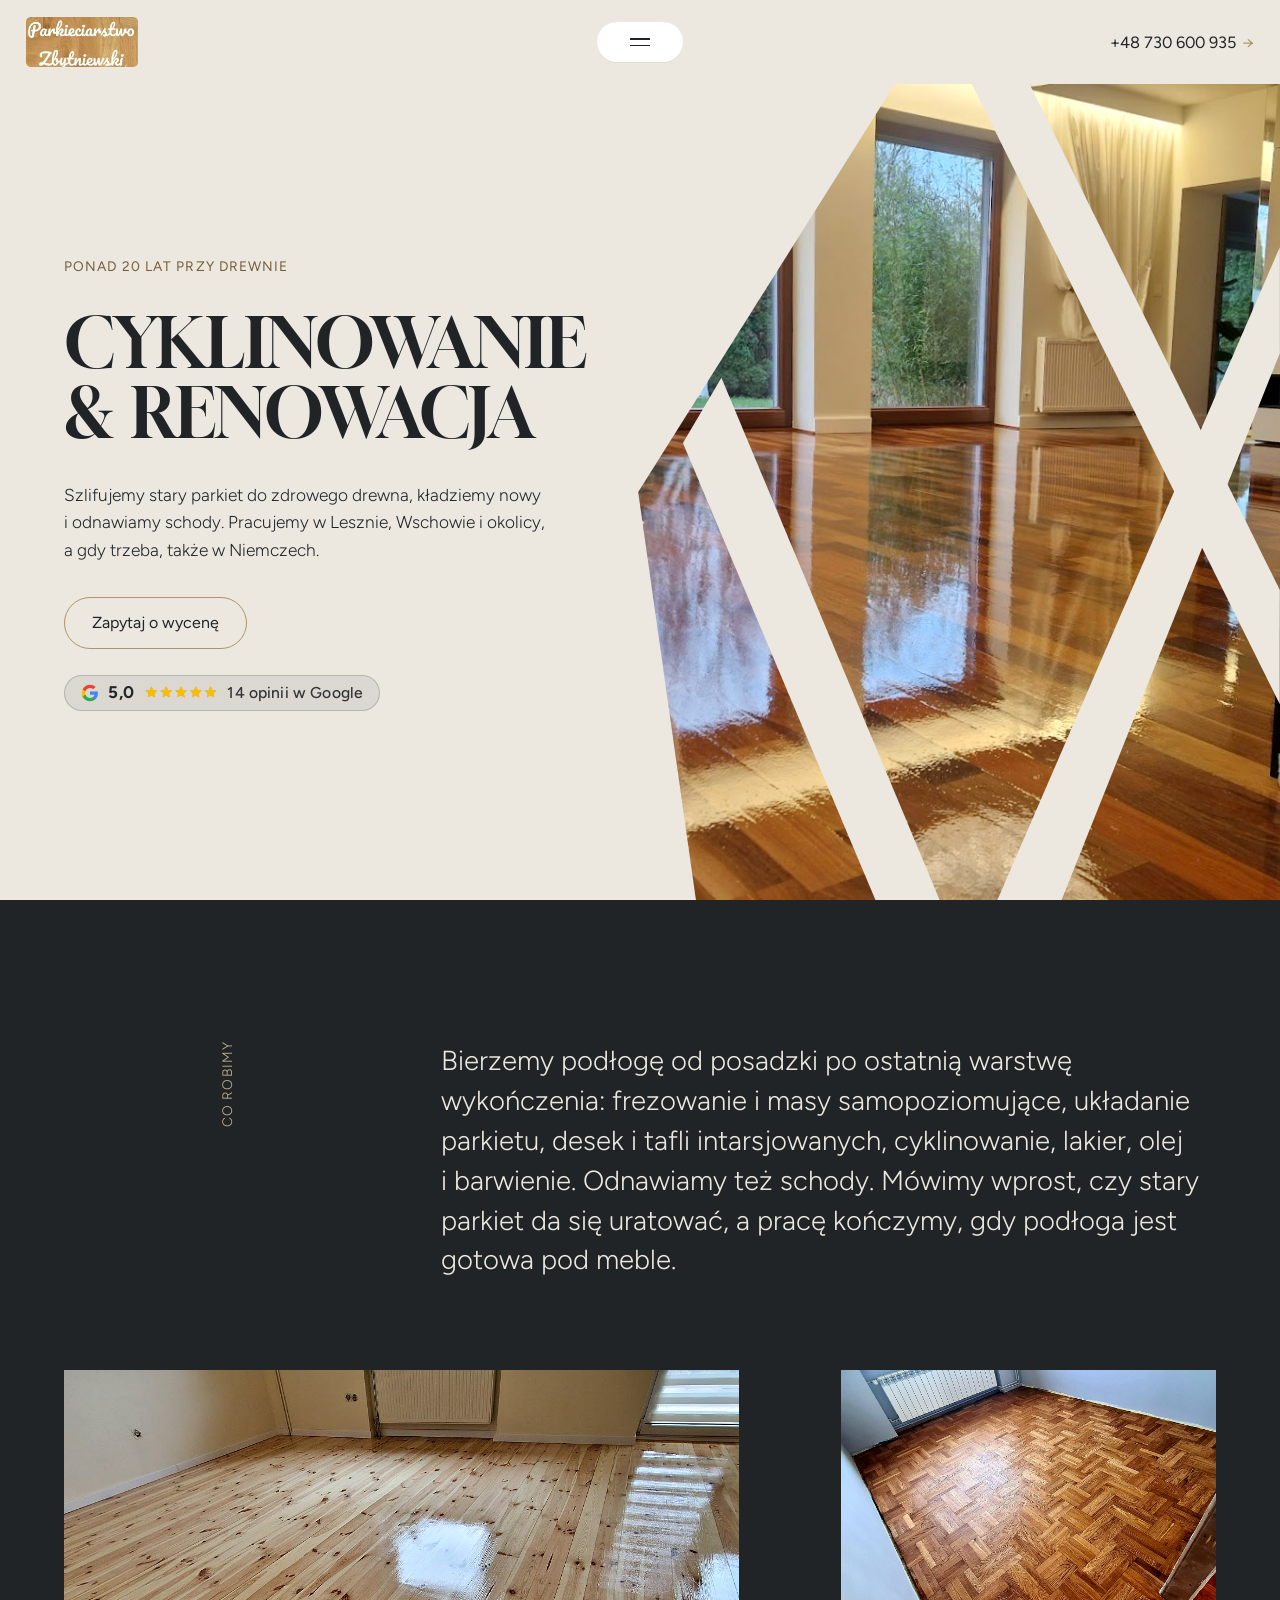
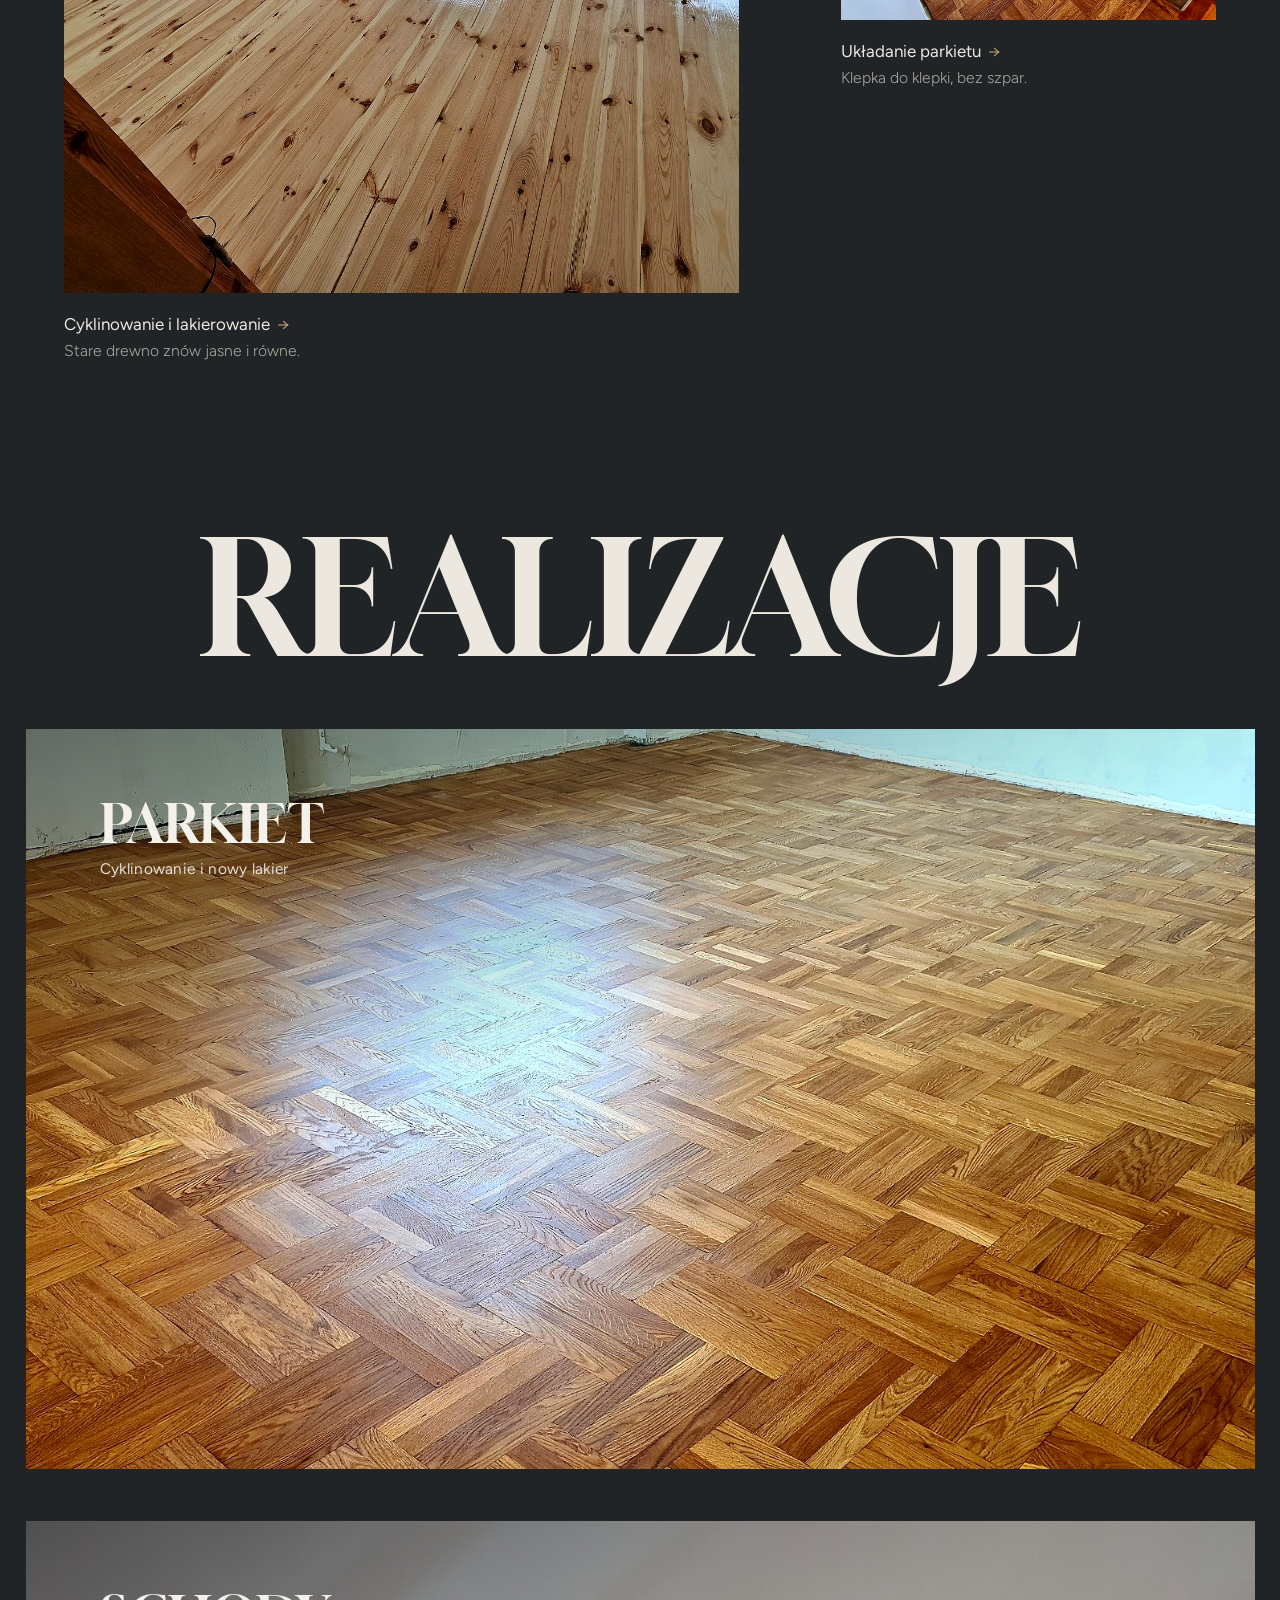
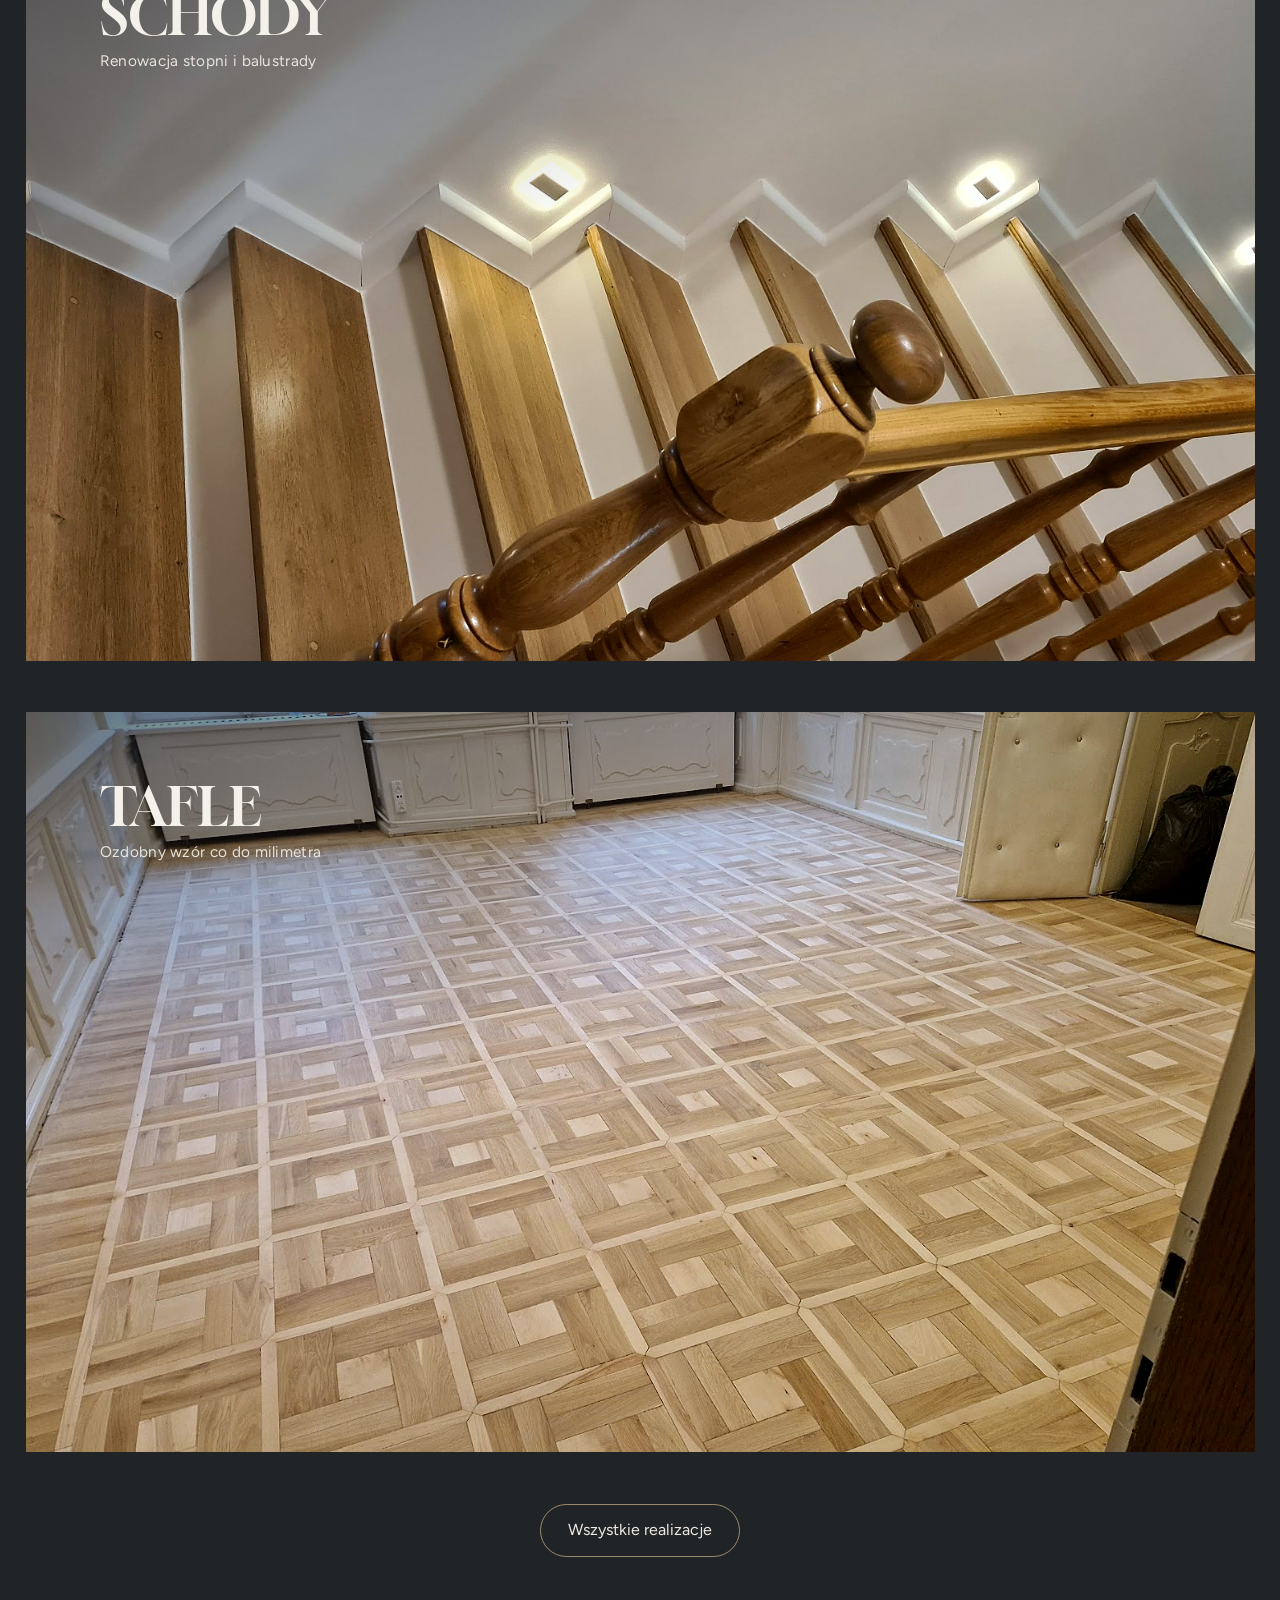
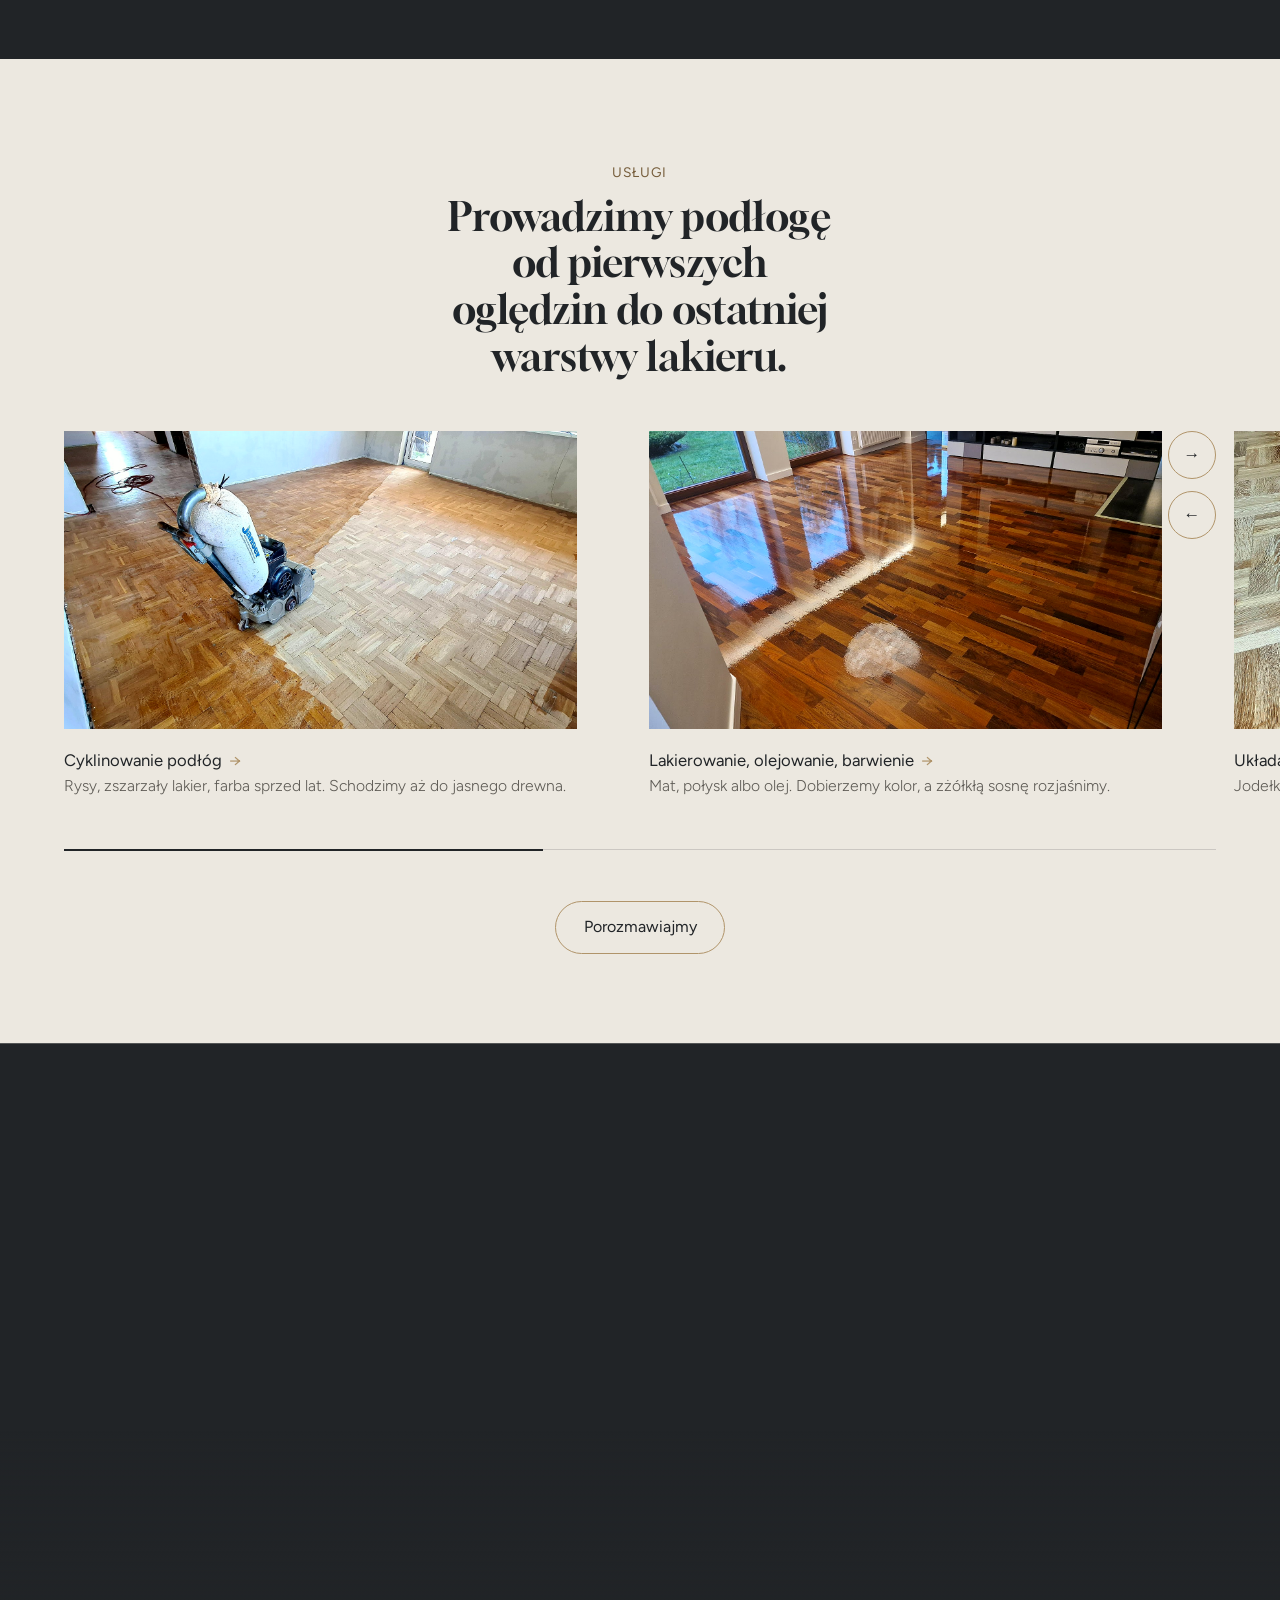
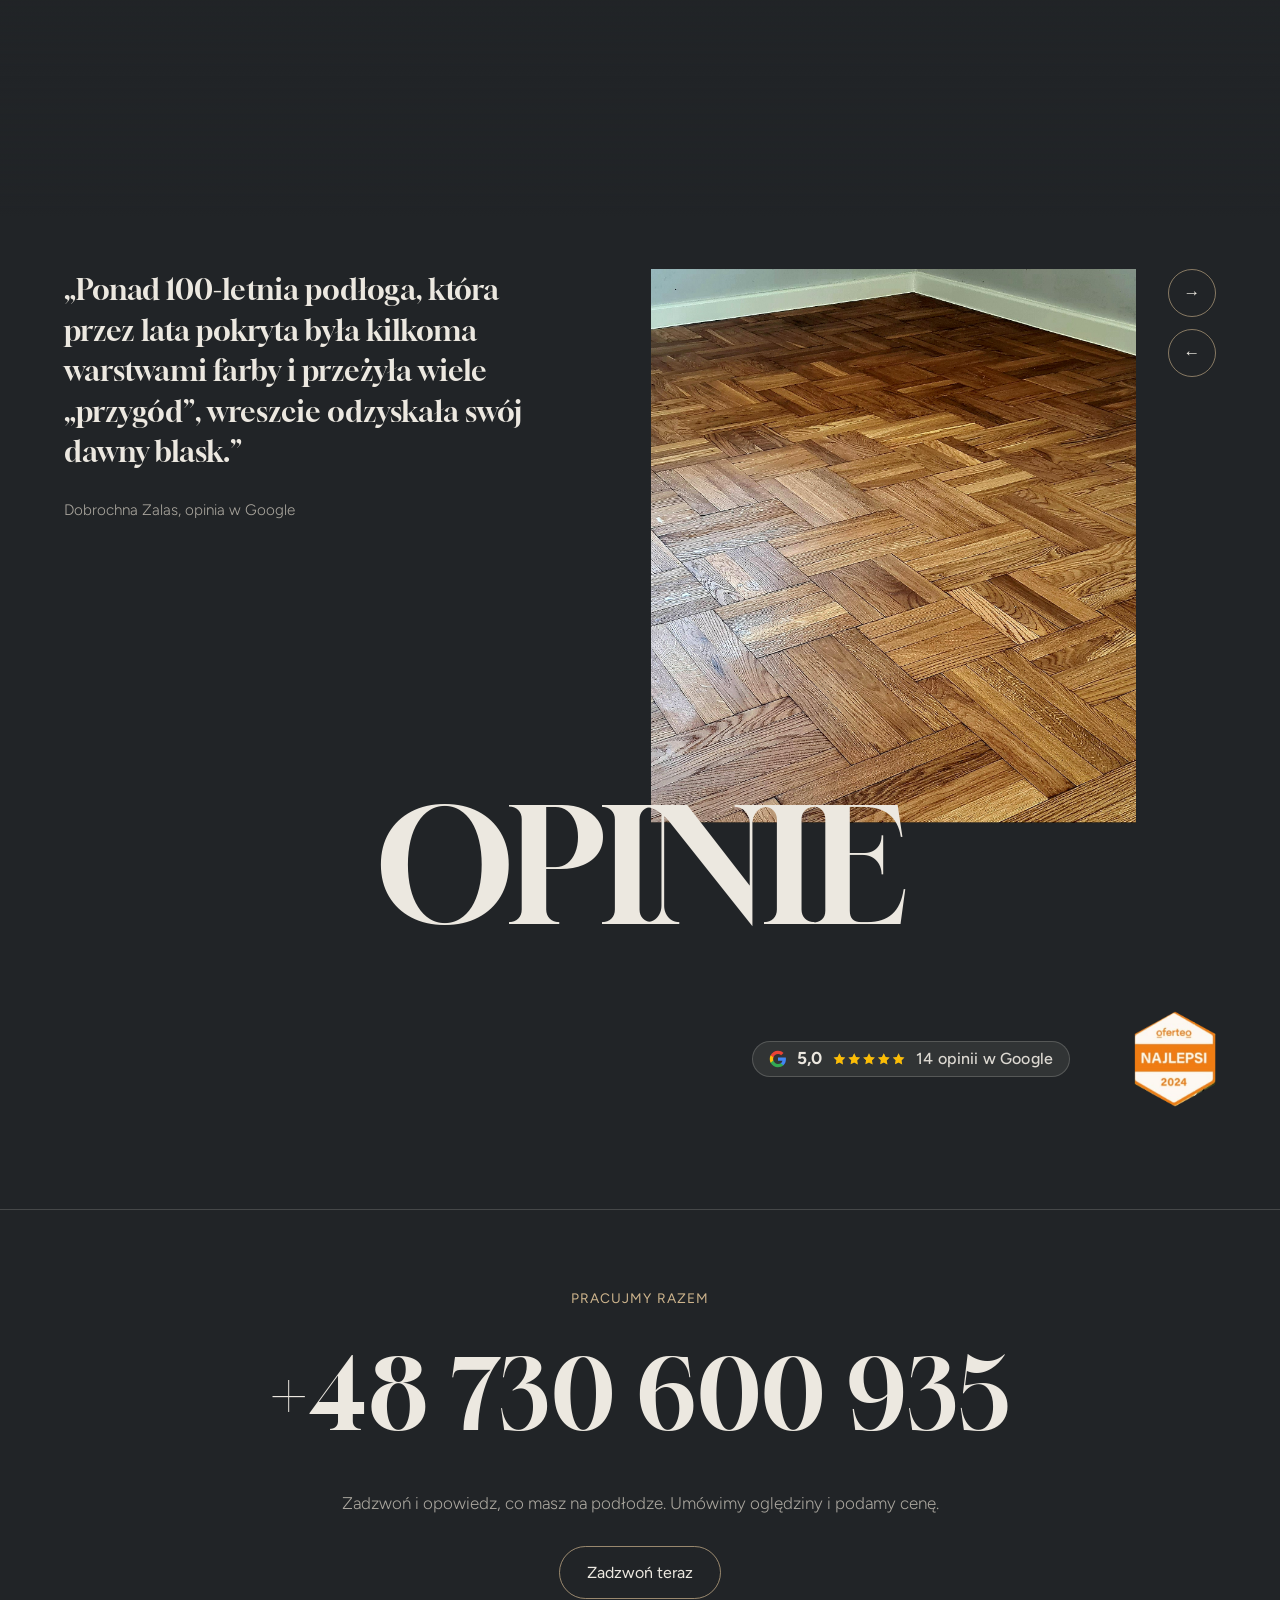
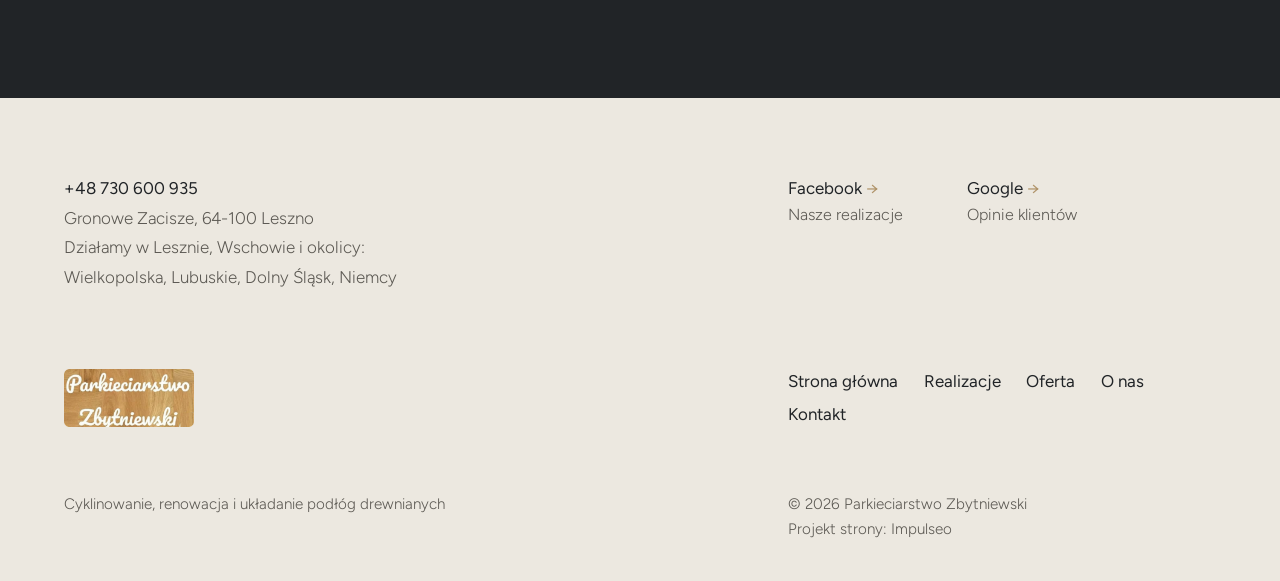
==== commit 747a7e17: "[claude-edit][cmt:4b2fb0d0-c6f2-42ff-9894-50e0c4e63994] Przebudowa wyglądu na wzór klindworthroofing" ====
--- a/index.html
+++ b/index.html
@@ -20,171 +20,197 @@
 <script type="application/ld+json">{"@context": "https://schema.org", "@type": "LocalBusiness", "name": "Parkieciarstwo Zbytniewski", "url": "https://kris20032.github.io/parkieciarstwo-zbytniewski/", "telephone": "+48730600935", "image": "https://kris20032.github.io/parkieciarstwo-zbytniewski/img/og.jpg", "areaServed": "Leszno", "sameAs": ["https://maps.google.com/?cid=15255674906880498433&g_mp=Cidnb29nbGUubWFwcy5wbGFjZXMudjEuUGxhY2VzLlNlYXJjaFRleHQQAhgEIAA", "https://www.facebook.com/parkieciarstwo.zbytniewski/"]}</script>
 <link rel="preconnect" href="https://fonts.googleapis.com">
 <link rel="preconnect" href="https://fonts.gstatic.com" crossorigin>
-<link href="https://fonts.googleapis.com/css2?family=Lora:wght@500;600;700&family=Manrope:wght@400;500;600&display=swap" rel="stylesheet">
-<link rel="stylesheet" href="assets/styles.css?v=fa30f461">
+<link href="https://fonts.googleapis.com/css2?family=Gloock&family=Figtree:wght@300;400;500;600&display=swap" rel="stylesheet">
+<link rel="stylesheet" href="assets/styles.css?v=20261104">
+<link rel="stylesheet" href="assets/kw.css?v=20261104">
 </head>
-<body>
-
-<header class="nav">
-  <div class="wrap nav-inner">
-    <a class="brand brand-has-logo" href="index.html"><img class="brand-logo" src="img/logo.png" alt="Parkieciarstwo Zbytniewski" width="430" height="192" decoding="async"></a>
-    <nav class="nav-links">
-      <a href="index.html" class="active" aria-current="page">Strona główna</a>
-      <a href="realizacje.html">Realizacje</a>
-      <a href="oferta.html">Oferta</a>
-      <a href="o-nas.html">O nas</a>
-      <a href="kontakt.html">Kontakt</a>
-      <a href="kontakt.html" class="btn btn-accent">Zapytaj o wycenę</a>
-    </nav>
-    <button class="nav-toggle" aria-label="Menu"><span></span><span></span><span></span></button>
+<body class="kw">
+
+<header class="kw-head">
+  <div class="kw-head-in">
+    <a class="kw-brand" href="index.html"><img class="brand-logo" src="img/logo.png" alt="Parkieciarstwo Zbytniewski" width="430" height="192" decoding="async"></a>
+    <button class="kw-burger" type="button" aria-label="Menu" aria-expanded="false" aria-controls="kw-menu"><span></span><span></span></button>
+    <a class="kw-tel kw-link" href="tel:+48730600935">+48 730 600 935 <span class="kw-arr" aria-hidden="true">→</span></a>
   </div>
 </header>
+<nav class="kw-menu" id="kw-menu" aria-label="Menu główne">
+    <a href="index.html" aria-current="page">Strona główna</a>
+    <a href="realizacje.html">Realizacje</a>
+    <a href="oferta.html">Oferta</a>
+    <a href="o-nas.html">O nas</a>
+    <a href="kontakt.html">Kontakt</a>
+    <p class="kw-menu-foot"><a href="tel:+48730600935">+48 730 600 935</a> - Gronowe Zacisze, 64-100 Leszno</p>
+</nav>
 
 <main>
-<section class="hero-cine">
-  <img src="img/hero.jpg" fetchpriority="high" data-rotate="img/g1.jpg|img/g2.jpg" alt="Parkieciarstwo Zbytniewski - Stary parkiet znowu jak nowy" width="1564" height="866">
-  <div class="wrap">
-    <div class="hero-copy">
-      <div class="brandmark bm-s"><span class="bm-line"><span>Parkieciarstwo Zbytniewski</span></span></div>
-      <h1>Stary parkiet znowu jak nowy</h1>
-      <p class="lead">Cyklinujemy, lakierujemy, olejujemy i barwimy podłogi drewniane. Układamy parkiet, deski i ozdobne tafle, odnawiamy schody. Ponad 20 lat przy drewnie, Leszno, Wschowa i okolice.</p>
-      <div class="hero-actions">
-        <a href="realizacje.html" class="btn btn-accent">Zobacz realizacje <span class="arr">→</span></a>
-        <a href="kontakt.html" class="btn btn-ghost btn-on-dark">Zapytaj o wycenę</a>
-      </div>
-      <div style="margin-top:var(--space-6);color:#fff;font-weight:600;letter-spacing:.02em;opacity:.92"><span class="g-badge"><svg class="gb-ico" viewBox="0 0 24 24" width="18" height="18" aria-hidden="true"><path fill="#4285F4" d="M22.56 12.25c0-.78-.07-1.53-.2-2.25H12v4.26h5.92c-.26 1.37-1.04 2.53-2.21 3.31v2.77h3.57c2.08-1.92 3.28-4.74 3.28-8.09z"/><path fill="#34A853" d="M12 23c2.97 0 5.46-.98 7.28-2.66l-3.57-2.77c-.98.66-2.23 1.06-3.71 1.06-2.86 0-5.29-1.93-6.16-4.53H2.18v2.84C3.99 20.53 7.7 23 12 23z"/><path fill="#FBBC05" d="M5.84 14.09c-.22-.66-.35-1.36-.35-2.09s.13-1.43.35-2.09V7.07H2.18C1.43 8.55 1 10.22 1 12s.43 3.45 1.18 4.93l2.85-2.22.81-.62z"/><path fill="#EA4335" d="M12 5.38c1.62 0 3.06.56 4.21 1.64l3.15-3.15C17.45 2.09 14.97 1 12 1 7.7 1 3.99 3.47 2.18 7.07l3.66 2.84c.87-2.6 3.3-4.53 6.16-4.53z"/></svg><b class="gb-ocena">5,0</b><svg class="gb-stars" viewBox="0 0 90 18" width="74" height="14.8" aria-hidden="true"><g fill="currentColor" opacity=".26"><path transform="translate(0,0)" d="M9 1.6l2.2 4.46 4.92.72-3.56 3.47.84 4.9L9 12.74l-4.4 2.31.84-4.9L1.88 6.68l4.92-.72L9 1.6Z"/><path transform="translate(18,0)" d="M9 1.6l2.2 4.46 4.92.72-3.56 3.47.84 4.9L9 12.74l-4.4 2.31.84-4.9L1.88 6.68l4.92-.72L9 1.6Z"/><path transform="translate(36,0)" d="M9 1.6l2.2 4.46 4.92.72-3.56 3.47.84 4.9L9 12.74l-4.4 2.31.84-4.9L1.88 6.68l4.92-.72L9 1.6Z"/><path transform="translate(54,0)" d="M9 1.6l2.2 4.46 4.92.72-3.56 3.47.84 4.9L9 12.74l-4.4 2.31.84-4.9L1.88 6.68l4.92-.72L9 1.6Z"/><path transform="translate(72,0)" d="M9 1.6l2.2 4.46 4.92.72-3.56 3.47.84 4.9L9 12.74l-4.4 2.31.84-4.9L1.88 6.68l4.92-.72L9 1.6Z"/></g><clipPath id="gs1000"><rect x="0" y="0" width="90.0" height="18"/></clipPath><g fill="#FBBC04" clip-path="url(#gs1000)"><path transform="translate(0,0)" d="M9 1.6l2.2 4.46 4.92.72-3.56 3.47.84 4.9L9 12.74l-4.4 2.31.84-4.9L1.88 6.68l4.92-.72L9 1.6Z"/><path transform="translate(18,0)" d="M9 1.6l2.2 4.46 4.92.72-3.56 3.47.84 4.9L9 12.74l-4.4 2.31.84-4.9L1.88 6.68l4.92-.72L9 1.6Z"/><path transform="translate(36,0)" d="M9 1.6l2.2 4.46 4.92.72-3.56 3.47.84 4.9L9 12.74l-4.4 2.31.84-4.9L1.88 6.68l4.92-.72L9 1.6Z"/><path transform="translate(54,0)" d="M9 1.6l2.2 4.46 4.92.72-3.56 3.47.84 4.9L9 12.74l-4.4 2.31.84-4.9L1.88 6.68l4.92-.72L9 1.6Z"/><path transform="translate(72,0)" d="M9 1.6l2.2 4.46 4.92.72-3.56 3.47.84 4.9L9 12.74l-4.4 2.31.84-4.9L1.88 6.68l4.92-.72L9 1.6Z"/></g></svg><span class="gb-txt">14 opinii w Google</span></span></div>
-    </div>
-  </div>
-</section>
-<section class="strip n-5" style="padding-block:0">
-  <div class="wrap">
-    <div class="item reveal"><div class="k">Ponad 20 lat</div><div class="v">przy parkiecie</div></div>
-    <div class="item reveal"><div class="k">Cyklinowanie</div><div class="v">i renowacja</div></div>
-    <div class="item reveal"><div class="k">Tafle</div><div class="v">intarsjowane</div></div>
-    <div class="item reveal"><div class="k">Renowacja</div><div class="v">schodów</div></div>
-    <div class="item reveal"><div class="k">Polska</div><div class="v">i Niemcy</div></div>
-  </div>
-</section>
-<section class="opinie-mini" aria-label="Opinie klientów">
-  <div class="wrap">
-    <div class="om-row">
-      <div class="om-item reveal"><blockquote>„Zdjęcia mówią same za siebie!”</blockquote><span class="om-autor">Dobrochna Zalas</span></div>
-      <div class="om-item reveal"><blockquote>„Z czystym sumieniem polecam usługi Pana Michała!”</blockquote><span class="om-autor">Estera Pytel</span></div>
-    </div>
-  </div>
-</section>
-<section>
-  <div class="wrap split">
-    <div class="split-art reveal"><img src="img/g3.jpg" alt="Parkieciarstwo Zbytniewski - realizacja" loading="lazy" width="1600" height="901" decoding="async"></div>
-    <div class="split-copy reveal">
-      <span class="eyebrow">O nas</span>
-      <h2>Ponad 20 lat przy drewnie na podłodze</h2>
-      <p class="muted">Parkieciarstwo Zbytniewski od ponad 20 lat odnawia i układa podłogi drewniane. Zaczynaliśmy od cyklinowania, dziś robimy też ozdobne tafle intarsjowane, renowacje schodów i przygotowanie posadzek. Pracujemy w Lesznie, Wschowie i całej okolicy: w Wielkopolsce, Lubuskiem, na Dolnym Śląsku, a także w Niemczech.</p>
-      <p class="muted">Najwięcej satysfakcji daje nam stare drewno. Wydobywaliśmy już ponad stuletnią podłogę spod kilku warstw farby, a zżółkłą sosnę wybielaliśmy z powrotem na jasno. Mówimy wprost, czy parkiet da się uratować, czy lepiej położyć nowy. Pracę kończymy dopiero wtedy, gdy podłoga jest gotowa do wstawienia mebli.</p>
-      <a href="o-nas.html" class="btn btn-ghost">Poznaj nas <span class="arr">→</span></a>
-    </div>
-  </div>
-</section>
-<section class="gateways-band">
-  <div class="wrap">
-    <div class="gateways">
-      <a href="oferta.html" class="gateway reveal"><img src="img/g4.jpg" alt="Cyklinowanie podłóg" loading="lazy" width="2008" height="890" decoding="async"><span class="g-ttl">Cyklinowanie podłóg</span></a>
-      <a href="oferta.html" class="gateway reveal"><img src="img/g5.jpg" alt="Lakierowanie, olejowanie, barwienie" loading="lazy" width="1562" height="700" decoding="async"><span class="g-ttl">Lakierowanie, olejowanie, barwienie</span></a>
-      <a href="oferta.html" class="gateway reveal"><img src="img/g6.jpg" alt="Układanie parkietu i desek" loading="lazy" width="2048" height="922" decoding="async"><span class="g-ttl">Układanie parkietu i desek</span></a>
-    </div>
-  </div>
-</section>
-<section class="stopklatka" aria-hidden="true">
-  <div class="stk-bg" style="background-image:url(img/g7.jpg)"></div>
-</section>
-<section class="opinie">
-  <div class="wrap">
-    <div class="head center reveal">
-      <span class="eyebrow">Opinie</span>
-      <h2>Co mówią klienci</h2>
-    </div>
-    <p class="op-meta reveal"><span class="g-badge"><svg class="gb-ico" viewBox="0 0 24 24" width="18" height="18" aria-hidden="true"><path fill="#4285F4" d="M22.56 12.25c0-.78-.07-1.53-.2-2.25H12v4.26h5.92c-.26 1.37-1.04 2.53-2.21 3.31v2.77h3.57c2.08-1.92 3.28-4.74 3.28-8.09z"/><path fill="#34A853" d="M12 23c2.97 0 5.46-.98 7.28-2.66l-3.57-2.77c-.98.66-2.23 1.06-3.71 1.06-2.86 0-5.29-1.93-6.16-4.53H2.18v2.84C3.99 20.53 7.7 23 12 23z"/><path fill="#FBBC05" d="M5.84 14.09c-.22-.66-.35-1.36-.35-2.09s.13-1.43.35-2.09V7.07H2.18C1.43 8.55 1 10.22 1 12s.43 3.45 1.18 4.93l2.85-2.22.81-.62z"/><path fill="#EA4335" d="M12 5.38c1.62 0 3.06.56 4.21 1.64l3.15-3.15C17.45 2.09 14.97 1 12 1 7.7 1 3.99 3.47 2.18 7.07l3.66 2.84c.87-2.6 3.3-4.53 6.16-4.53z"/></svg><b class="gb-ocena">5,0</b><svg class="gb-stars" viewBox="0 0 90 18" width="74" height="14.8" aria-hidden="true"><g fill="currentColor" opacity=".26"><path transform="translate(0,0)" d="M9 1.6l2.2 4.46 4.92.72-3.56 3.47.84 4.9L9 12.74l-4.4 2.31.84-4.9L1.88 6.68l4.92-.72L9 1.6Z"/><path transform="translate(18,0)" d="M9 1.6l2.2 4.46 4.92.72-3.56 3.47.84 4.9L9 12.74l-4.4 2.31.84-4.9L1.88 6.68l4.92-.72L9 1.6Z"/><path transform="translate(36,0)" d="M9 1.6l2.2 4.46 4.92.72-3.56 3.47.84 4.9L9 12.74l-4.4 2.31.84-4.9L1.88 6.68l4.92-.72L9 1.6Z"/><path transform="translate(54,0)" d="M9 1.6l2.2 4.46 4.92.72-3.56 3.47.84 4.9L9 12.74l-4.4 2.31.84-4.9L1.88 6.68l4.92-.72L9 1.6Z"/><path transform="translate(72,0)" d="M9 1.6l2.2 4.46 4.92.72-3.56 3.47.84 4.9L9 12.74l-4.4 2.31.84-4.9L1.88 6.68l4.92-.72L9 1.6Z"/></g><clipPath id="gs1000"><rect x="0" y="0" width="90.0" height="18"/></clipPath><g fill="#FBBC04" clip-path="url(#gs1000)"><path transform="translate(0,0)" d="M9 1.6l2.2 4.46 4.92.72-3.56 3.47.84 4.9L9 12.74l-4.4 2.31.84-4.9L1.88 6.68l4.92-.72L9 1.6Z"/><path transform="translate(18,0)" d="M9 1.6l2.2 4.46 4.92.72-3.56 3.47.84 4.9L9 12.74l-4.4 2.31.84-4.9L1.88 6.68l4.92-.72L9 1.6Z"/><path transform="translate(36,0)" d="M9 1.6l2.2 4.46 4.92.72-3.56 3.47.84 4.9L9 12.74l-4.4 2.31.84-4.9L1.88 6.68l4.92-.72L9 1.6Z"/><path transform="translate(54,0)" d="M9 1.6l2.2 4.46 4.92.72-3.56 3.47.84 4.9L9 12.74l-4.4 2.31.84-4.9L1.88 6.68l4.92-.72L9 1.6Z"/><path transform="translate(72,0)" d="M9 1.6l2.2 4.46 4.92.72-3.56 3.47.84 4.9L9 12.74l-4.4 2.31.84-4.9L1.88 6.68l4.92-.72L9 1.6Z"/></g></svg><span class="gb-txt">14 opinii w Google</span></span></p>
-    <p class="op-meta reveal"><a class="op-google" href="https://maps.google.com/?cid=15255674906880498433&amp;g_mp=Cidnb29nbGUubWFwcy5wbGFjZXMudjEuUGxhY2VzLlNlYXJjaFRleHQQAhgEIAA" target="_blank" rel="noopener"><svg class="op-g-ico" viewBox="0 0 24 24" width="17" height="17" aria-hidden="true"><path fill="#4285F4" d="M22.56 12.25c0-.78-.07-1.53-.2-2.25H12v4.26h5.92c-.26 1.37-1.04 2.53-2.21 3.31v2.77h3.57c2.08-1.92 3.28-4.74 3.28-8.09z"/><path fill="#34A853" d="M12 23c2.97 0 5.46-.98 7.28-2.66l-3.57-2.77c-.98.66-2.23 1.06-3.71 1.06-2.86 0-5.29-1.93-6.16-4.53H2.18v2.84C3.99 20.53 7.7 23 12 23z"/><path fill="#FBBC05" d="M5.84 14.09c-.22-.66-.35-1.36-.35-2.09s.13-1.43.35-2.09V7.07H2.18C1.43 8.55 1 10.22 1 12s.43 3.45 1.18 4.93l2.85-2.22.81-.62z"/><path fill="#EA4335" d="M12 5.38c1.62 0 3.06.56 4.21 1.64l3.15-3.15C17.45 2.09 14.97 1 12 1 7.7 1 3.99 3.47 2.18 7.07l3.66 2.84c.87-2.6 3.3-4.53 6.16-4.53z"/></svg><span>Zobacz opinie w Google</span><span class="arr">→</span></a></p>
-    <div class="opinie-grid">
-      <figure class="op-card reveal"><span class="op-star"><svg class="ico-star" width="14" height="14" viewBox="0 0 24 24" style="vertical-align:-2px" aria-hidden="true"><path d="M12 2.8l2.85 5.8 6.4.93-4.63 4.5 1.1 6.37L12 17.4l-5.72 3 1.1-6.37-4.63-4.5 6.4-.93L12 2.8Z" fill="currentColor"/></svg><svg class="ico-star" width="14" height="14" viewBox="0 0 24 24" style="vertical-align:-2px" aria-hidden="true"><path d="M12 2.8l2.85 5.8 6.4.93-4.63 4.5 1.1 6.37L12 17.4l-5.72 3 1.1-6.37-4.63-4.5 6.4-.93L12 2.8Z" fill="currentColor"/></svg><svg class="ico-star" width="14" height="14" viewBox="0 0 24 24" style="vertical-align:-2px" aria-hidden="true"><path d="M12 2.8l2.85 5.8 6.4.93-4.63 4.5 1.1 6.37L12 17.4l-5.72 3 1.1-6.37-4.63-4.5 6.4-.93L12 2.8Z" fill="currentColor"/></svg><svg class="ico-star" width="14" height="14" viewBox="0 0 24 24" style="vertical-align:-2px" aria-hidden="true"><path d="M12 2.8l2.85 5.8 6.4.93-4.63 4.5 1.1 6.37L12 17.4l-5.72 3 1.1-6.37-4.63-4.5 6.4-.93L12 2.8Z" fill="currentColor"/></svg><svg class="ico-star" width="14" height="14" viewBox="0 0 24 24" style="vertical-align:-2px" aria-hidden="true"><path d="M12 2.8l2.85 5.8 6.4.93-4.63 4.5 1.1 6.37L12 17.4l-5.72 3 1.1-6.37-4.63-4.5 6.4-.93L12 2.8Z" fill="currentColor"/></svg></span><blockquote>Zdjęcia mówią same za siebie! :) Ponad 100-letnia podłoga, która przez lata pokryta była kilkoma warstwami farby i przeżyła wiele "przygód", wreszcie odzyskała swój dawny blask.</blockquote><span class="op-autor">Dobrochna Zalas</span></figure>
-      <figure class="op-card reveal"><span class="op-star"><svg class="ico-star" width="14" height="14" viewBox="0 0 24 24" style="vertical-align:-2px" aria-hidden="true"><path d="M12 2.8l2.85 5.8 6.4.93-4.63 4.5 1.1 6.37L12 17.4l-5.72 3 1.1-6.37-4.63-4.5 6.4-.93L12 2.8Z" fill="currentColor"/></svg><svg class="ico-star" width="14" height="14" viewBox="0 0 24 24" style="vertical-align:-2px" aria-hidden="true"><path d="M12 2.8l2.85 5.8 6.4.93-4.63 4.5 1.1 6.37L12 17.4l-5.72 3 1.1-6.37-4.63-4.5 6.4-.93L12 2.8Z" fill="currentColor"/></svg><svg class="ico-star" width="14" height="14" viewBox="0 0 24 24" style="vertical-align:-2px" aria-hidden="true"><path d="M12 2.8l2.85 5.8 6.4.93-4.63 4.5 1.1 6.37L12 17.4l-5.72 3 1.1-6.37-4.63-4.5 6.4-.93L12 2.8Z" fill="currentColor"/></svg><svg class="ico-star" width="14" height="14" viewBox="0 0 24 24" style="vertical-align:-2px" aria-hidden="true"><path d="M12 2.8l2.85 5.8 6.4.93-4.63 4.5 1.1 6.37L12 17.4l-5.72 3 1.1-6.37-4.63-4.5 6.4-.93L12 2.8Z" fill="currentColor"/></svg><svg class="ico-star" width="14" height="14" viewBox="0 0 24 24" style="vertical-align:-2px" aria-hidden="true"><path d="M12 2.8l2.85 5.8 6.4.93-4.63 4.5 1.1 6.37L12 17.4l-5.72 3 1.1-6.37-4.63-4.5 6.4-.93L12 2.8Z" fill="currentColor"/></svg></span><blockquote>Z czystym sumieniem polecam usługi Pana Michała! To nie tylko genialny fachowiec, który przywrócił podłogom dawny blask, ale przede wszystkim cudowny, ciepły człowiek.</blockquote><span class="op-autor">Estera Pytel</span></figure>
-    </div>
-  </div>
-</section>
-<section class="odznaki">
-  <div class="wrap">
-    <ul class="odz-row">
-      <li class="odz reveal"><img src="img/odznaka-oferteo-najlepsi-2024.png" alt="Oferteo Najlepsi 2024" loading="lazy" decoding="async" width="222" height="260"></li>
-    </ul>
-  </div>
-</section>
-<section>
-  <div class="wrap">
-    <div class="head reveal">
-      <span class="eyebrow">Realizacje</span>
-      <h2>Nasze realizacje</h2>
-      <p>Prawdziwe podłogi i schody naszych klientów: jodełka po cyklinowaniu, deski sosnowe po renowacji, tafle w starym wnętrzu i schody przed i po.</p>
-    </div>
-    <div class="gallery">
-      <div class="tile t-two3 reveal"><img src="img/g8.jpg" alt="Parkieciarstwo Zbytniewski" loading="lazy" width="2048" height="922" decoding="async"></div>
-      <div class="tile t-third reveal"><img src="img/g9.jpg" alt="Parkieciarstwo Zbytniewski" loading="lazy" width="1600" height="1600" decoding="async"></div>
-      <div class="tile t-third reveal"><img src="img/g10.jpg" alt="Parkieciarstwo Zbytniewski" loading="lazy" width="2048" height="922" decoding="async"></div>
-      <div class="tile t-third reveal"><img src="img/g11.jpg" alt="Parkieciarstwo Zbytniewski" loading="lazy" width="1818" height="1818" decoding="async"></div>
-      <div class="tile t-third reveal"><img src="img/g12.jpg" alt="Parkieciarstwo Zbytniewski" loading="lazy" width="1600" height="3463" decoding="async"></div>
-    </div>
-    <div style="margin-top:var(--space-7)" class="reveal"><a href="realizacje.html" class="btn btn-accent">Pełna galeria <span class="arr">→</span></a></div>
-  </div>
-</section>
-<section class="cta">
-  <div class="wrap">
-    <div class="reveal">
-      <span class="eyebrow">Współpraca</span>
-      <h2>Masz podłogę do odnowienia? Wycenimy ją.</h2>
-      <p>Zadzwoń, opowiedz, co masz na podłodze, a umówimy oględziny i podamy cenę.</p>
-    </div>
-    <div class="cta-actions reveal">
-      <a href="kontakt.html" class="btn btn-light">Zapytaj o wycenę <span class="arr">→</span></a>
-      <a href="tel:+48730600935" class="btn btn-ghost btn-ghost-cta">+48 730 600 935</a>
-    </div>
+<section class="kw-hero">
+  <div class="kw-hero-copy">
+    <span class="kw-eyebrow">Ponad 20 lat przy drewnie</span>
+    <h1>Cyklinowanie<br> &amp;&nbsp;renowacja</h1>
+    <p>Szlifujemy stary parkiet do zdrowego drewna, kładziemy nowy i&nbsp;odnawiamy schody. Pracujemy w&nbsp;Lesznie, Wschowie i&nbsp;okolicy, a&nbsp;gdy trzeba, także w&nbsp;Niemczech.</p>
+    <a class="kw-pill" href="kontakt.html">Zapytaj o&nbsp;wycenę</a>
+    <div class="kw-hero-trust"><span class="g-badge"><svg class="gb-ico" viewBox="0 0 24 24" width="18" height="18" aria-hidden="true"><path fill="#4285F4" d="M22.56 12.25c0-.78-.07-1.53-.2-2.25H12v4.26h5.92c-.26 1.37-1.04 2.53-2.21 3.31v2.77h3.57c2.08-1.92 3.28-4.74 3.28-8.09z"/><path fill="#34A853" d="M12 23c2.97 0 5.46-.98 7.28-2.66l-3.57-2.77c-.98.66-2.23 1.06-3.71 1.06-2.86 0-5.29-1.93-6.16-4.53H2.18v2.84C3.99 20.53 7.7 23 12 23z"/><path fill="#FBBC05" d="M5.84 14.09c-.22-.66-.35-1.36-.35-2.09s.13-1.43.35-2.09V7.07H2.18C1.43 8.55 1 10.22 1 12s.43 3.45 1.18 4.93l2.85-2.22.81-.62z"/><path fill="#EA4335" d="M12 5.38c1.62 0 3.06.56 4.21 1.64l3.15-3.15C17.45 2.09 14.97 1 12 1 7.7 1 3.99 3.47 2.18 7.07l3.66 2.84c.87-2.6 3.3-4.53 6.16-4.53z"/></svg><b class="gb-ocena">5,0</b><svg class="gb-stars" viewBox="0 0 90 18" width="74" height="14.8" aria-hidden="true"><g fill="currentColor" opacity=".26"><path transform="translate(0,0)" d="M9 1.6l2.2 4.46 4.92.72-3.56 3.47.84 4.9L9 12.74l-4.4 2.31.84-4.9L1.88 6.68l4.92-.72L9 1.6Z"/><path transform="translate(18,0)" d="M9 1.6l2.2 4.46 4.92.72-3.56 3.47.84 4.9L9 12.74l-4.4 2.31.84-4.9L1.88 6.68l4.92-.72L9 1.6Z"/><path transform="translate(36,0)" d="M9 1.6l2.2 4.46 4.92.72-3.56 3.47.84 4.9L9 12.74l-4.4 2.31.84-4.9L1.88 6.68l4.92-.72L9 1.6Z"/><path transform="translate(54,0)" d="M9 1.6l2.2 4.46 4.92.72-3.56 3.47.84 4.9L9 12.74l-4.4 2.31.84-4.9L1.88 6.68l4.92-.72L9 1.6Z"/><path transform="translate(72,0)" d="M9 1.6l2.2 4.46 4.92.72-3.56 3.47.84 4.9L9 12.74l-4.4 2.31.84-4.9L1.88 6.68l4.92-.72L9 1.6Z"/></g><clipPath id="gs1001"><rect x="0" y="0" width="90.0" height="18"/></clipPath><g fill="#FBBC04" clip-path="url(#gs1001)"><path transform="translate(0,0)" d="M9 1.6l2.2 4.46 4.92.72-3.56 3.47.84 4.9L9 12.74l-4.4 2.31.84-4.9L1.88 6.68l4.92-.72L9 1.6Z"/><path transform="translate(18,0)" d="M9 1.6l2.2 4.46 4.92.72-3.56 3.47.84 4.9L9 12.74l-4.4 2.31.84-4.9L1.88 6.68l4.92-.72L9 1.6Z"/><path transform="translate(36,0)" d="M9 1.6l2.2 4.46 4.92.72-3.56 3.47.84 4.9L9 12.74l-4.4 2.31.84-4.9L1.88 6.68l4.92-.72L9 1.6Z"/><path transform="translate(54,0)" d="M9 1.6l2.2 4.46 4.92.72-3.56 3.47.84 4.9L9 12.74l-4.4 2.31.84-4.9L1.88 6.68l4.92-.72L9 1.6Z"/><path transform="translate(72,0)" d="M9 1.6l2.2 4.46 4.92.72-3.56 3.47.84 4.9L9 12.74l-4.4 2.31.84-4.9L1.88 6.68l4.92-.72L9 1.6Z"/></g></svg><span class="gb-txt">14 opinii w Google</span></span></div>
+  </div>
+  <div class="kw-cut">
+    <img src="img/hero.jpg" fetchpriority="high" alt="Salon z parkietem po cyklinowaniu i lakierowaniu na wysoki połysk" width="1564" height="866">
+    <svg viewBox="0 0 100 100" preserveAspectRatio="none" aria-hidden="true" focusable="false">
+      <polygon points="52,0 61,0 100,62 100,76"/>
+      <polygon points="100,20 100,33 66,100 56,100"/>
+      <polygon points="7,44 13,36 47,100 37,100"/>
+    </svg>
+  </div>
+</section>
+
+<section class="kw-dark kw-what">
+  <div class="kw-wrap wrap">
+    <div class="kw-what-intro reveal">
+      <span class="kw-vert">Co robimy</span>
+      <p>Bierzemy podłogę od posadzki po ostatnią warstwę wykończenia: frezowanie i&nbsp;masy samopoziomujące, układanie parkietu, desek i&nbsp;tafli intarsjowanych, cyklinowanie, lakier, olej i&nbsp;barwienie. Odnawiamy też schody. Mówimy wprost, czy stary parkiet da się uratować, a&nbsp;pracę kończymy, gdy podłoga jest gotowa pod meble.</p>
+    </div>
+    <div class="kw-duo">
+      <a class="kw-card reveal" href="oferta.html">
+        <div class="kw-ph"><img src="img/g3.jpg" alt="Deski sosnowe po cyklinowaniu i lakierowaniu" width="1600" height="901" decoding="async"></div>
+        <div class="kw-card-t">Cyklinowanie i&nbsp;lakierowanie <span class="kw-arr" aria-hidden="true">→</span></div>
+        <div class="kw-card-s">Stare drewno znów jasne i&nbsp;równe.</div>
+      </a>
+      <a class="kw-card reveal" href="oferta.html">
+        <div class="kw-ph"><img src="img/g8.jpg" alt="Parkiet w jodełkę w pokoju po renowacji" width="2048" height="922" decoding="async"></div>
+        <div class="kw-card-t">Układanie parkietu <span class="kw-arr" aria-hidden="true">→</span></div>
+        <div class="kw-card-s">Klepka do klepki, bez szpar.</div>
+      </a>
+    </div>
+  </div>
+</section>
+
+<section class="kw-dark kw-work">
+  <h2 class="kw-giant" aria-label="Realizacje">Realizacje</h2>
+  <a class="kw-proj wrap reveal" href="realizacje.html">
+    <img src="img/g16.jpg" alt="Parkiet ułożony we wzór, po cyklinowaniu i lakierowaniu" width="2048" height="922" decoding="async">
+    <h3>Parkiet<small>Cyklinowanie i&nbsp;nowy lakier</small></h3>
+  </a>
+  <a class="kw-proj wrap reveal" href="realizacje.html">
+    <img src="img/g7.jpg" alt="Drewniane schody z podświetleniem po renowacji" loading="lazy" width="2048" height="922" decoding="async">
+    <h3>Schody<small>Renowacja stopni i&nbsp;balustrady</small></h3>
+  </a>
+  <a class="kw-proj wrap reveal" href="realizacje.html">
+    <img src="img/about.jpg" alt="Ozdobne tafle parkietowe w jasnym wnętrzu" loading="lazy" width="1600" height="901" decoding="async">
+    <h3>Tafle<small>Ozdobny wzór co do milimetra</small></h3>
+  </a>
+  <div class="kw-center reveal"><a class="kw-pill" href="realizacje.html">Wszystkie realizacje</a></div>
+</section>
+
+<section class="kw-svc">
+  <div class="kw-wrap wrap">
+    <div class="kw-svc-head reveal">
+      <span class="kw-eyebrow">Usługi</span>
+      <h2>Prowadzimy podłogę od pierwszych oględzin do ostatniej warstwy lakieru.</h2>
+    </div>
+    <div class="kw-car reveal">
+      <div class="kw-track" tabindex="0" aria-label="Usługi">
+        <a class="kw-slide kw-card" href="oferta.html">
+          <div class="kw-ph"><img src="img/g10.jpg" alt="Cyklinowanie parkietu maszyną" loading="lazy" width="2048" height="922" decoding="async"></div>
+          <h3>Cyklinowanie podłóg <span class="kw-arr" aria-hidden="true">→</span></h3>
+          <p>Rysy, zszarzały lakier, farba sprzed lat. Schodzimy aż do jasnego drewna.</p>
+        </a>
+        <a class="kw-slide kw-card" href="oferta.html">
+          <div class="kw-ph"><img src="img/g1.jpg" alt="Podłoga po lakierowaniu na wysoki połysk" loading="lazy" width="1600" height="901" decoding="async"></div>
+          <h3>Lakierowanie, olejowanie, barwienie <span class="kw-arr" aria-hidden="true">→</span></h3>
+          <p>Mat, połysk albo olej. Dobierzemy kolor, a&nbsp;zżółkłą sosnę rozjaśnimy.</p>
+        </a>
+        <a class="kw-slide kw-card" href="oferta.html">
+          <div class="kw-ph"><img src="img/g6.jpg" alt="Jasny dębowy parkiet ułożony we wzór" loading="lazy" width="2048" height="922" decoding="async"></div>
+          <h3>Układanie parkietu i&nbsp;desek <span class="kw-arr" aria-hidden="true">→</span></h3>
+          <p>Jodełka, deska lita, warstwówka. Podłoga, która leży cicho przez lata.</p>
+        </a>
+        <a class="kw-slide kw-card" href="oferta.html">
+          <div class="kw-ph"><img src="img/g13.jpg" alt="Jasna podłoga z parkietu po renowacji" loading="lazy" width="2048" height="922" decoding="async"></div>
+          <h3>Tafle i&nbsp;intarsje <span class="kw-arr" aria-hidden="true">→</span></h3>
+          <p>Wzory składane z&nbsp;klepek dla kamienic, dworów i&nbsp;starych domów.</p>
+        </a>
+        <a class="kw-slide kw-card" href="oferta.html">
+          <div class="kw-ph"><img src="img/g12.jpg" alt="Drewniane schody po renowacji" loading="lazy" width="1600" height="3463" decoding="async"></div>
+          <h3>Renowacja schodów <span class="kw-arr" aria-hidden="true">→</span></h3>
+          <p>Stopnie i&nbsp;poręcze w&nbsp;tym samym odcieniu co podłoga obok.</p>
+        </a>
+      </div>
+      <div class="kw-arrows">
+        <button type="button" data-kw="next" aria-label="Następna usługa">→</button>
+        <button type="button" data-kw="prev" aria-label="Poprzednia usługa">←</button>
+      </div>
+      <div class="kw-progress" aria-hidden="true"><i></i></div>
+    </div>
+    <div class="kw-center reveal"><a class="kw-pill" href="kontakt.html">Porozmawiajmy</a></div>
+  </div>
+</section>
+
+<section class="stopklatka kw-bleed" aria-hidden="true">
+  <div class="stk-bg" style="background-image:url(img/g4.jpg)"></div>
+</section>
+
+<section class="kw-dark kw-kudos">
+  <div class="kw-wrap wrap">
+    <div class="kw-quote-car reveal">
+      <div class="kw-quotes">
+        <figure class="kw-q on"><blockquote>„Ponad 100-letnia podłoga, która przez lata pokryta była kilkoma warstwami farby i&nbsp;przeżyła wiele „przygód”, wreszcie odzyskała swój dawny blask.”</blockquote><cite>Dobrochna Zalas, opinia w&nbsp;Google</cite></figure>
+        <figure class="kw-q"><blockquote>„Z czystym sumieniem polecam usługi Pana Michała! To nie tylko genialny fachowiec, który przywrócił podłogom dawny blask, ale przede wszystkim cudowny, ciepły człowiek.”</blockquote><cite>Estera Pytel, opinia w&nbsp;Google</cite></figure>
+      </div>
+      <div class="kw-quote-ph">
+        <img src="img/g11.jpg" alt="Parkiet po renowacji" loading="lazy" width="1818" height="1818" decoding="async">
+        <img src="img/g2.jpg" alt="Lakierowany parkiet w korytarzu" loading="lazy" width="2048" height="922" decoding="async">
+      </div>
+      <div class="kw-arrows">
+        <button type="button" data-kw="next" aria-label="Następna opinia">→</button>
+        <button type="button" data-kw="prev" aria-label="Poprzednia opinia">←</button>
+      </div>
+    </div>
+    <h2 class="kw-giant" aria-label="Opinie">Opinie</h2>
+    <div class="kw-badges reveal">
+      <a href="https://maps.google.com/?cid=15255674906880498433&amp;g_mp=Cidnb29nbGUubWFwcy5wbGFjZXMudjEuUGxhY2VzLlNlYXJjaFRleHQQAhgEIAA" target="_blank" rel="noopener"><span class="g-badge"><svg class="gb-ico" viewBox="0 0 24 24" width="18" height="18" aria-hidden="true"><path fill="#4285F4" d="M22.56 12.25c0-.78-.07-1.53-.2-2.25H12v4.26h5.92c-.26 1.37-1.04 2.53-2.21 3.31v2.77h3.57c2.08-1.92 3.28-4.74 3.28-8.09z"/><path fill="#34A853" d="M12 23c2.97 0 5.46-.98 7.28-2.66l-3.57-2.77c-.98.66-2.23 1.06-3.71 1.06-2.86 0-5.29-1.93-6.16-4.53H2.18v2.84C3.99 20.53 7.7 23 12 23z"/><path fill="#FBBC05" d="M5.84 14.09c-.22-.66-.35-1.36-.35-2.09s.13-1.43.35-2.09V7.07H2.18C1.43 8.55 1 10.22 1 12s.43 3.45 1.18 4.93l2.85-2.22.81-.62z"/><path fill="#EA4335" d="M12 5.38c1.62 0 3.06.56 4.21 1.64l3.15-3.15C17.45 2.09 14.97 1 12 1 7.7 1 3.99 3.47 2.18 7.07l3.66 2.84c.87-2.6 3.3-4.53 6.16-4.53z"/></svg><b class="gb-ocena">5,0</b><svg class="gb-stars" viewBox="0 0 90 18" width="74" height="14.8" aria-hidden="true"><g fill="currentColor" opacity=".26"><path transform="translate(0,0)" d="M9 1.6l2.2 4.46 4.92.72-3.56 3.47.84 4.9L9 12.74l-4.4 2.31.84-4.9L1.88 6.68l4.92-.72L9 1.6Z"/><path transform="translate(18,0)" d="M9 1.6l2.2 4.46 4.92.72-3.56 3.47.84 4.9L9 12.74l-4.4 2.31.84-4.9L1.88 6.68l4.92-.72L9 1.6Z"/><path transform="translate(36,0)" d="M9 1.6l2.2 4.46 4.92.72-3.56 3.47.84 4.9L9 12.74l-4.4 2.31.84-4.9L1.88 6.68l4.92-.72L9 1.6Z"/><path transform="translate(54,0)" d="M9 1.6l2.2 4.46 4.92.72-3.56 3.47.84 4.9L9 12.74l-4.4 2.31.84-4.9L1.88 6.68l4.92-.72L9 1.6Z"/><path transform="translate(72,0)" d="M9 1.6l2.2 4.46 4.92.72-3.56 3.47.84 4.9L9 12.74l-4.4 2.31.84-4.9L1.88 6.68l4.92-.72L9 1.6Z"/></g><clipPath id="gs1002"><rect x="0" y="0" width="90.0" height="18"/></clipPath><g fill="#FBBC04" clip-path="url(#gs1002)"><path transform="translate(0,0)" d="M9 1.6l2.2 4.46 4.92.72-3.56 3.47.84 4.9L9 12.74l-4.4 2.31.84-4.9L1.88 6.68l4.92-.72L9 1.6Z"/><path transform="translate(18,0)" d="M9 1.6l2.2 4.46 4.92.72-3.56 3.47.84 4.9L9 12.74l-4.4 2.31.84-4.9L1.88 6.68l4.92-.72L9 1.6Z"/><path transform="translate(36,0)" d="M9 1.6l2.2 4.46 4.92.72-3.56 3.47.84 4.9L9 12.74l-4.4 2.31.84-4.9L1.88 6.68l4.92-.72L9 1.6Z"/><path transform="translate(54,0)" d="M9 1.6l2.2 4.46 4.92.72-3.56 3.47.84 4.9L9 12.74l-4.4 2.31.84-4.9L1.88 6.68l4.92-.72L9 1.6Z"/><path transform="translate(72,0)" d="M9 1.6l2.2 4.46 4.92.72-3.56 3.47.84 4.9L9 12.74l-4.4 2.31.84-4.9L1.88 6.68l4.92-.72L9 1.6Z"/></g></svg><span class="gb-txt">14 opinii w Google</span></span></a>
+      <span class="odz kw-odz"><img src="img/odznaka-oferteo-najlepsi-2024.png" alt="Oferteo Najlepsi 2024" loading="lazy" decoding="async" width="222" height="260"></span>
+    </div>
+  </div>
+</section>
+
+<section class="kw-dark kw-call">
+  <div class="kw-wrap wrap reveal">
+    <span class="kw-eyebrow">Pracujmy razem</span>
+    <a class="kw-num" href="tel:+48730600935">+48 730 600 935</a>
+    <p>Zadzwoń i&nbsp;opowiedz, co masz na podłodze. Umówimy oględziny i&nbsp;podamy cenę.</p>
+    <a class="kw-pill" href="tel:+48730600935">Zadzwoń teraz</a>
   </div>
 </section>
 </main>
 
-<footer>
-  <div class="wrap">
-    <div class="foot-grid">
-      <div class="foot-brand">
-        <div class="name">Parkieciarstwo Zbytniewski</div>
-        <p>Cyklinujemy, lakierujemy, olejujemy i barwimy podłogi drewniane. Układamy parkiet, deski i ozdobne tafle, odnawiamy schody.</p>
-      </div>
-      <div class="foot-col">
-        <h4>Nawigacja</h4>
-        <a href="index.html">Strona główna</a>
-        <a href="realizacje.html">Realizacje</a>
-        <a href="oferta.html">Oferta</a>
-        <a href="o-nas.html">O nas</a>
-        <a href="kontakt.html">Kontakt</a>
-      </div>
-      <div class="foot-col">
-        <h4>Kontakt</h4>
+<footer class="kw-foot">
+  <div class="kw-wrap wrap">
+    <div class="kw-foot-top">
+      <div class="kw-foot-list">
         <a href="tel:+48730600935">+48 730 600 935</a>
-        <p>Gronowe Zacisze, 64-100 Leszno</p>
-        <a href="https://maps.google.com/?cid=15255674906880498433&g_mp=Cidnb29nbGUubWFwcy5wbGFjZXMudjEuUGxhY2VzLlNlYXJjaFRleHQQAhgEIAA" target="_blank" rel="noopener">Jak dojechać →</a>
-      <div class="foot-soc">
-        <a class="soc" href="https://www.facebook.com/parkieciarstwo.zbytniewski/" target="_blank" rel="noopener" aria-label="Facebook - Parkieciarstwo Zbytniewski"><svg viewBox="0 0 24 24" aria-hidden="true" focusable="false"><path d="M9.101 23.691v-7.98H6.627v-3.667h2.474v-1.58c0-4.085 1.848-5.978 5.858-5.978.401 0 .955.042 1.468.103a8.68 8.68 0 0 1 1.141.195v3.325a8.623 8.623 0 0 0-.653-.036 26.805 26.805 0 0 0-.733-.009c-.707 0-1.259.096-1.675.309a1.686 1.686 0 0 0-.679.622c-.258.42-.374.995-.374 1.752v1.297h3.919l-.386 2.103-.287 1.564h-3.246v8.245C19.396 23.238 24 18.179 24 12.044c0-6.627-5.373-12-12-12s-12 5.373-12 12c0 5.628 3.874 10.35 9.101 11.647Z" fill="currentColor"/></svg></a>
-        <a class="soc" href="https://maps.google.com/?cid=15255674906880498433&g_mp=Cidnb29nbGUubWFwcy5wbGFjZXMudjEuUGxhY2VzLlNlYXJjaFRleHQQAhgEIAA" target="_blank" rel="noopener" aria-label="Google - Parkieciarstwo Zbytniewski"><svg viewBox="0 0 24 24" aria-hidden="true" focusable="false"><path d="M12.48 10.92v3.28h7.84c-.24 1.84-.853 3.187-1.787 4.133-1.147 1.147-2.933 2.4-6.053 2.4-4.827 0-8.6-3.893-8.6-8.72s3.773-8.72 8.6-8.72c2.6 0 4.507 1.027 5.907 2.347l2.307-2.307C18.747 1.44 16.133 0 12.48 0 5.867 0 .307 5.387.307 12s5.56 12 12.173 12c3.573 0 6.267-1.173 8.373-3.36 2.16-2.16 2.84-5.213 2.84-7.667 0-.76-.053-1.467-.173-2.053H12.48z" fill="currentColor"/></svg></a>
-      </div>
-      </div>
-    </div>
-    <div class="foot-bot">
-      <span>© 2026 Parkieciarstwo Zbytniewski</span>
-      <span>Projekt strony: <a class="foot-credit" href="https://impulseo.pl" target="_blank" rel="noopener">Impulseo</a></span>
+        <span>Gronowe Zacisze, 64-100 Leszno</span>
+        <span>Działamy w&nbsp;Lesznie, Wschowie i&nbsp;okolicy:</span>
+        <span>Wielkopolska, Lubuskie, Dolny Śląsk, Niemcy</span>
+      </div>
+      <div class="kw-foot-soc">
+        <a class="soc" href="https://www.facebook.com/parkieciarstwo.zbytniewski/" target="_blank" rel="noopener"><span>Facebook <span class="kw-arr" aria-hidden="true">→</span></span><small>Nasze realizacje</small></a>
+        <a class="soc" href="https://maps.google.com/?cid=15255674906880498433&amp;g_mp=Cidnb29nbGUubWFwcy5wbGFjZXMudjEuUGxhY2VzLlNlYXJjaFRleHQQAhgEIAA" target="_blank" rel="noopener"><span>Google <span class="kw-arr" aria-hidden="true">→</span></span><small>Opinie klientów</small></a>
+      </div>
+    </div>
+    <div class="kw-foot-mid">
+      <a href="index.html" class="kw-brand"><img src="img/logo.png" alt="Parkieciarstwo Zbytniewski" width="430" height="192" loading="lazy" decoding="async"></a>
+      <nav class="kw-foot-nav" aria-label="Stopka">
+        <a href="index.html">Strona główna</a> <a href="realizacje.html">Realizacje</a> <a href="oferta.html">Oferta</a> <a href="o-nas.html">O nas</a> <a href="kontakt.html">Kontakt</a>
+      </nav>
+    </div>
+    <div class="kw-foot-bot">
+      <span>Cyklinowanie, renowacja i&nbsp;układanie podłóg drewnianych</span>
+      <span>© 2026 Parkieciarstwo Zbytniewski<br>Projekt strony: <a href="https://impulseo.pl" target="_blank" rel="noopener">Impulseo</a></span>
     </div>
   </div>
 </footer>
 <div class="sticky-reserve"><a class="sr-book" href="kontakt.html">Zapytaj o wycenę</a><a class="sr-call" href="tel:+48730600935" aria-label="Zadzwoń"><svg class="ico-tel" width="16" height="16" viewBox="0 0 24 24" fill="none" aria-hidden="true"><path d="M6.6 10.8a15.5 15.5 0 0 0 6.6 6.6l2.2-2.2a1 1 0 0 1 1-.24 11.4 11.4 0 0 0 3.6.58 1 1 0 0 1 1 1V20a1 1 0 0 1-1 1A17 17 0 0 1 3 4a1 1 0 0 1 1-1h3.5a1 1 0 0 1 1 1c0 1.25.2 2.46.58 3.6a1 1 0 0 1-.25 1l-2.23 2.2Z" fill="currentColor"/></svg></a></div>
 <div class="demo-wazne" data-do="2026-11-10" data-cykl="3" hidden><svg class="dw-ico" width="13" height="13" viewBox="0 0 24 24" fill="none" aria-hidden="true"><circle cx="12" cy="12" r="8.6" stroke="currentColor" stroke-width="1.8"/><path d="M12 7.2V12l3.3 2" stroke="currentColor" stroke-width="1.8" stroke-linecap="round"/></svg><span class="dw-txt"></span></div>
 
-<script src="assets/main.js"></script>
+<script src="assets/main.js?v=20261104"></script>
+<script src="assets/kw.js?v=20261104"></script>
 </body>
 </html>
--- a/assets/kw.css
+++ b/assets/kw.css
@@ -0,0 +1,277 @@
+/* ==========================================================================
+   Skórka "kw" - układ wzorowany na stronie wskazanej przez zespół (04.11.2026):
+   kremowe tło, grafitowe sekcje, złoty akcent, duży szeryf, pigułkowe przyciski,
+   hero ze zdjęciem w skośnych pasach. Ładowana PO styles.css, więc wygrywa.
+   ========================================================================== */
+:root{
+  --kw-cream:#ECE8E0;
+  --kw-cream-2:#E3DED4;
+  --kw-dark:#212427;
+  --kw-dark-2:#2A2E31;
+  --kw-ink:#212427;
+  --kw-gold:#B0946A;          /* ozdoby, linie, strzałki */
+  --kw-gold-txt:#765D3B;      /* drobny tekst na kremie (kontrast > 4.5) */
+  --kw-gold-dark:#CDB48D;     /* drobny tekst na grafitie */
+  --kw-muted:#5C5953;
+  --kw-muted-dark:#AAA69E;
+  --kw-line:rgba(33,36,39,.16);
+  --kw-line-dark:rgba(236,232,224,.18);
+  --kw-serif:'Gloock',Georgia,serif;
+  --kw-sans:'Figtree',system-ui,sans-serif;
+
+  /* zmienne silnika - żeby komponenty podstron (galeria, kontakt, oferta) mówiły tym samym językiem */
+  --paper:#ECE8E0; --paper-2:#E3DED4; --paper-3:#D9D3C7;
+  --ink:#212427; --ink-soft:#3A3D40; --muted:#5C5953; --line:rgba(33,36,39,.14);
+  --accent:#8A6D45; --accent-d:#6E5533; --accent-soft:rgba(138,109,69,.12); --accent-text:#765D3B;
+  --dark:#212427;
+  --font-display:'Gloock',Georgia,serif;
+  --font-body:'Figtree',system-ui,sans-serif;
+  --r-sm:0; --r-md:0; --r-lg:0;
+}
+
+.kw{background:var(--kw-cream);color:var(--kw-ink);font-family:var(--kw-sans);font-weight:300;font-size:1.06rem;line-height:1.6}
+.kw h1,.kw h2,.kw h3{font-family:var(--kw-serif);font-weight:400;letter-spacing:0;color:inherit}
+.kw section{padding-block:0}
+.kw .kw-wrap{width:min(90%,1200px);margin-inline:auto}
+.kw .kw-eyebrow{display:block;font-family:var(--kw-sans);font-size:.86rem;font-weight:400;letter-spacing:.08em;text-transform:uppercase;color:var(--kw-gold-txt)}
+.kw .on-dark .kw-eyebrow,.kw .kw-dark .kw-eyebrow{color:var(--kw-gold-dark)}
+
+/* pigułkowy przycisk ze złotą obwódką */
+.kw .kw-pill{display:inline-flex;align-items:center;gap:.5em;padding:.78em 1.7em;border:1px solid var(--kw-gold);border-radius:999px;
+  font-family:var(--kw-sans);font-size:1rem;font-weight:400;color:var(--kw-ink);text-decoration:none;background:transparent;
+  transition:background .35s ease,color .35s ease,border-color .35s ease}
+.kw .kw-pill:hover,.kw .kw-pill:focus-visible{background:var(--kw-ink);border-color:var(--kw-ink);color:var(--kw-cream)}
+.kw .kw-dark .kw-pill{color:var(--kw-cream);border-color:rgba(205,180,141,.7)}
+.kw .kw-dark .kw-pill:hover,.kw .kw-dark .kw-pill:focus-visible{background:var(--kw-cream);color:var(--kw-dark);border-color:var(--kw-cream)}
+.kw .kw-link{color:inherit;text-decoration:none;display:inline-flex;align-items:center;gap:.4em}
+.kw .kw-arr{color:var(--kw-gold);transition:transform .3s ease;display:inline-block}
+.kw a:hover .kw-arr{transform:translateX(4px)}
+
+/* ---------------- NAGŁÓWEK ---------------- */
+.kw .kw-head{position:sticky;top:0;z-index:80;background:var(--kw-cream);transition:box-shadow .3s ease}
+.kw .kw-head.is-stuck{box-shadow:0 1px 0 var(--kw-line)}
+.kw .kw-head-in{display:grid;grid-template-columns:1fr auto 1fr;align-items:center;height:84px;width:min(96%,1400px);margin-inline:auto}
+.kw .kw-brand{justify-self:start;display:block;line-height:0}
+.kw .kw-brand img{height:50px;width:auto;border-radius:4px}
+.kw .kw-burger{justify-self:center;width:86px;height:40px;border-radius:999px;border:0;background:#fff;cursor:pointer;
+  display:flex;flex-direction:column;align-items:center;justify-content:center;gap:5px;box-shadow:0 1px 0 rgba(0,0,0,.04)}
+.kw .kw-burger span{display:block;width:20px;height:1.5px;background:var(--kw-ink);transition:transform .3s ease,opacity .3s ease}
+.kw .kw-burger[aria-expanded="true"] span:nth-child(1){transform:translateY(3.25px) rotate(45deg)}
+.kw .kw-burger[aria-expanded="true"] span:nth-child(2){transform:translateY(-3.25px) rotate(-45deg)}
+.kw .kw-tel{justify-self:end;color:var(--kw-ink);text-decoration:none;font-weight:400;font-size:1.02rem;white-space:nowrap}
+
+/* menu na całą stronę */
+.kw .kw-menu{position:fixed;inset:84px 0 0 0;z-index:79;background:var(--kw-dark);color:var(--kw-cream);
+  display:flex;flex-direction:column;justify-content:center;padding:4vh 7vw;gap:.2em;
+  opacity:0;visibility:hidden;transition:opacity .35s ease,visibility .35s ease}
+.kw .kw-menu.open{opacity:1;visibility:visible}
+.kw .kw-menu a{font-family:var(--kw-serif);font-size:clamp(2.2rem,6vw,4.6rem);line-height:1.12;color:var(--kw-cream);text-decoration:none;text-transform:uppercase;width:max-content}
+.kw .kw-menu a:hover,.kw .kw-menu a[aria-current]{color:var(--kw-gold-dark)}
+.kw .kw-menu .kw-menu-foot{margin-top:4vh;font-family:var(--kw-sans);font-size:1rem;color:var(--kw-muted-dark);text-transform:none}
+.kw .kw-menu .kw-menu-foot a{font-family:var(--kw-sans);font-size:1rem;text-transform:none;display:inline}
+body.kw-menu-open{overflow:hidden}
+
+/* ---------------- HERO ---------------- */
+.kw .kw-hero{display:grid;grid-template-columns:1fr 1.05fr;align-items:center;min-height:calc(100svh - 84px);max-height:900px;overflow:hidden}
+.kw .kw-hero-copy{padding:6vh 4vw 8vh max(5vw,calc((100vw - 1200px)/2))}
+.kw .kw-hero h1{font-size:clamp(2.6rem,1.4rem + 3.6vw,4.8rem);line-height:1.02;text-transform:uppercase;margin:.45em 0 .5em;max-width:11ch}
+.kw .kw-hero p{max-width:44ch;font-size:1.08rem;color:var(--kw-ink)}
+.kw .kw-hero .kw-pill{margin-top:2rem}
+.kw .kw-hero-trust{margin-top:1.6rem;font-size:.95rem;color:var(--kw-muted)}
+.kw .kw-hero-trust .g-badge{color:var(--kw-ink)}
+.kw .kw-cut{position:relative;align-self:stretch;min-height:520px}
+.kw .kw-cut img{position:absolute;inset:0;width:100%;height:100%;object-fit:cover;
+  clip-path:polygon(40% 0,100% 0,100% 100%,9% 100%,0 50%)}
+.kw .kw-cut svg{position:absolute;inset:0;width:100%;height:100%;pointer-events:none}
+.kw .kw-cut svg polygon{fill:var(--kw-cream)}
+
+/* ---------------- CO ROBIMY (grafit) ---------------- */
+.kw .kw-dark{background:var(--kw-dark);color:var(--kw-cream)}
+.kw .kw-what{padding-block:clamp(80px,11vw,150px) clamp(70px,8vw,110px)}
+.kw .kw-what-intro{display:grid;grid-template-columns:minmax(120px,.42fr) 1fr;gap:4vw;align-items:start}
+.kw .kw-vert{writing-mode:vertical-rl;transform:rotate(180deg);justify-self:center;font-size:.86rem;letter-spacing:.08em;text-transform:uppercase;color:var(--kw-gold-dark)}
+.kw .kw-what-intro p{font-size:clamp(1.25rem,1rem + .9vw,1.75rem);line-height:1.45;font-weight:300;max-width:34em}
+.kw .kw-duo{display:grid;grid-template-columns:1.8fr 1fr;gap:clamp(30px,8vw,110px);margin-top:clamp(56px,7vw,90px);align-items:start}
+.kw .kw-card{display:block;color:inherit;text-decoration:none}
+.kw .kw-card .kw-ph{overflow:hidden}
+.kw .kw-card img{width:100%;height:100%;object-fit:cover;transition:transform 1.4s cubic-bezier(.16,.84,.44,1)}
+.kw .kw-card:hover img{transform:scale(1.04)}
+.kw .kw-duo .kw-card:first-child .kw-ph{aspect-ratio:4/3.1}
+.kw .kw-duo .kw-card:last-child .kw-ph{aspect-ratio:3/2}
+.kw .kw-card-t{display:flex;align-items:center;gap:.4em;margin-top:1.1rem;font-weight:400}
+.kw .kw-card-s{color:var(--kw-muted-dark);font-size:.98rem}
+
+/* ---------------- REALIZACJE (wielkie słowo + pełne kadry) ---------------- */
+.kw .kw-work{padding-bottom:clamp(70px,8vw,110px)}
+.kw .kw-giant{font-family:var(--kw-serif);text-transform:uppercase;line-height:.86;text-align:center;color:var(--kw-cream);
+  font-size:clamp(3.6rem,12.4vw,12.5rem);letter-spacing:-.01em;padding-block:clamp(30px,5vw,70px) clamp(40px,5vw,64px);white-space:nowrap}
+.kw .kw-proj{position:relative;display:block;width:min(96%,1400px);margin:0 auto clamp(30px,4vw,56px);aspect-ratio:1.66/1;overflow:hidden}
+.kw .kw-proj img{width:100%;height:100%;object-fit:cover;transition:transform 1.6s cubic-bezier(.16,.84,.44,1)}
+.kw .kw-proj:hover img{transform:scale(1.03)}
+.kw .kw-proj::after{content:"";position:absolute;inset:0;background:linear-gradient(160deg,rgba(20,22,24,.55) 0%,rgba(20,22,24,0) 42%)}
+.kw .kw-proj h3{position:absolute;z-index:2;left:6%;top:9%;font-size:clamp(1.9rem,1rem + 3vw,4rem);text-transform:uppercase;color:#F4F1EA;line-height:1}
+.kw .kw-proj h3 small{display:block;font-family:var(--kw-sans);font-size:clamp(.85rem,.8rem + .2vw,1rem);text-transform:none;letter-spacing:.02em;margin-top:.7em;color:rgba(244,241,234,.9);font-weight:400}
+.kw .kw-center{text-align:center}
+
+/* ---------------- USŁUGI (karuzela) ---------------- */
+.kw .kw-svc{padding-block:clamp(70px,8vw,110px) clamp(60px,7vw,90px);overflow:hidden}
+.kw .kw-svc-head{text-align:center;max-width:24em;margin:0 auto clamp(36px,4vw,56px)}
+.kw .kw-svc-head h2{font-size:clamp(1.8rem,1.2rem + 1.6vw,2.6rem);line-height:1.18;margin-top:.6rem}
+.kw .kw-car{position:relative}
+.kw .kw-track{display:flex;gap:clamp(24px,5vw,80px);overflow-x:auto;scroll-snap-type:x mandatory;scrollbar-width:none;padding-right:20vw}
+.kw .kw-track::-webkit-scrollbar{display:none}
+.kw .kw-slide{flex:0 0 min(78vw,400px);scroll-snap-align:start}
+.kw .kw-slide .kw-ph{aspect-ratio:16/9.3;overflow:hidden}
+.kw .kw-slide img{width:100%;height:100%;object-fit:cover}
+.kw .kw-slide h3{font-family:var(--kw-sans);font-size:1.04rem;font-weight:400;margin-top:1.4rem;display:flex;gap:.4em;align-items:center}
+.kw .kw-slide p{color:var(--kw-muted);font-size:.98rem;margin-top:.2rem}
+.kw .kw-arrows{position:absolute;right:0;top:0;display:flex;flex-direction:column;gap:12px;z-index:3}
+.kw .kw-arrows button{width:48px;height:48px;border-radius:50%;border:1px solid var(--kw-gold);background:var(--kw-cream);color:var(--kw-ink);
+  cursor:pointer;font-size:1.05rem;display:grid;place-items:center;transition:background .3s ease,color .3s ease}
+.kw .kw-arrows button:hover{background:var(--kw-ink);color:var(--kw-cream)}
+.kw .kw-dark .kw-arrows button{background:transparent;color:var(--kw-cream);border-color:rgba(205,180,141,.6)}
+.kw .kw-dark .kw-arrows button:hover{background:var(--kw-cream);color:var(--kw-dark)}
+.kw .kw-progress{height:1px;background:var(--kw-line);margin-top:clamp(36px,4vw,52px);position:relative}
+.kw .kw-progress i{position:absolute;left:0;top:-.5px;height:2px;width:33%;background:var(--kw-ink);transition:left .3s ease,width .3s ease}
+.kw .kw-svc .kw-center{margin-top:clamp(36px,4vw,56px)}
+
+/* ---------------- PEŁNY KADR, który przechodzi w grafit ---------------- */
+.kw .kw-bleed{position:relative;height:clamp(380px,62vw,860px);overflow:hidden;background:var(--kw-dark)}
+.kw .kw-bleed img{width:100%;height:100%;object-fit:cover}
+.kw .kw-bleed::after{content:"";position:absolute;inset:0;background:linear-gradient(180deg,rgba(33,36,39,0) 45%,rgba(33,36,39,.6) 75%,var(--kw-dark) 100%)}
+
+/* ---------------- OPINIE ---------------- */
+.kw .kw-kudos{padding-block:clamp(30px,4vw,60px) clamp(70px,8vw,110px)}
+.kw .kw-quote-car{position:relative;display:grid;grid-template-columns:1fr 1fr;gap:clamp(30px,8vw,120px);align-items:start;padding-right:80px}
+.kw .kw-quotes{position:relative}
+.kw .kw-q{position:absolute;inset:0 0 auto 0;opacity:0;visibility:hidden;transition:opacity .5s ease,visibility .5s ease}
+.kw .kw-q.on{position:relative;opacity:1;visibility:visible}
+.kw .kw-q blockquote{font-family:var(--kw-serif);font-size:clamp(1.35rem,1rem + 1.05vw,2rem);line-height:1.38;color:var(--kw-cream);max-width:20em}
+.kw .kw-q cite{display:block;margin-top:1.6rem;font-style:normal;font-size:.95rem;color:var(--kw-muted-dark)}
+.kw .kw-quote-ph{aspect-ratio:7/8;overflow:hidden}
+.kw .kw-quote-ph img{width:100%;height:100%;object-fit:cover}
+.kw .kw-kudos .kw-giant{padding-block:clamp(10px,2vw,30px) clamp(40px,6vw,90px);margin-top:-.32em;position:relative;z-index:2}
+.kw .kw-badges{display:flex;justify-content:flex-end;align-items:center;gap:clamp(30px,5vw,70px);flex-wrap:wrap}
+.kw .kw-badges img{height:96px;width:auto}
+.kw .kw-badges .g-badge{color:var(--kw-cream);font-size:1rem}
+.kw .kw-badges a{color:inherit;text-decoration:none}
+
+/* ---------------- ZADZWOŃ (wielki numer) ---------------- */
+.kw .kw-call{padding-block:clamp(50px,6vw,80px) clamp(70px,8vw,100px);text-align:center;border-top:1px solid var(--kw-line-dark)}
+.kw .kw-call .kw-num{display:block;font-family:var(--kw-serif);font-size:clamp(2.3rem,1rem + 6.4vw,7.4rem);line-height:1.05;color:var(--kw-cream);text-decoration:none;margin:.35em 0 .45em;white-space:nowrap}
+.kw .kw-call p{max-width:38em;margin:0 auto 1.8rem;color:var(--kw-muted-dark)}
+
+/* ---------------- STOPKA ---------------- */
+.kw .kw-foot{background:var(--kw-cream);color:var(--kw-ink);padding-block:clamp(56px,6vw,80px) 40px}
+.kw .kw-foot a{color:inherit;text-decoration:none}
+.kw .kw-foot a:hover{color:var(--kw-gold-txt)}
+.kw .kw-foot-top{display:grid;grid-template-columns:1.6fr 1fr;gap:40px}
+.kw .kw-foot-list{display:flex;flex-direction:column;gap:.15rem;font-weight:400}
+.kw .kw-foot-list span{color:var(--kw-muted);font-weight:300}
+.kw .kw-foot-soc{display:flex;gap:clamp(30px,5vw,70px)}
+.kw .kw-foot-soc a{display:flex;flex-direction:column;font-weight:400}
+.kw .kw-foot-soc a small{font-size:1rem;color:var(--kw-muted);font-weight:300}
+.kw .kw-foot-mid{display:grid;grid-template-columns:1.6fr 1fr;gap:40px;margin-top:clamp(50px,6vw,80px);align-items:center}
+.kw .kw-foot-mid img{height:58px;width:auto;border-radius:4px}
+.kw .kw-foot-nav{display:flex;flex-wrap:wrap;gap:.4rem 1.6rem;font-weight:400}
+.kw .kw-foot-bot{display:grid;grid-template-columns:1.6fr 1fr;gap:40px;margin-top:clamp(40px,5vw,64px);font-size:.95rem;color:var(--kw-muted)}
+
+/* ---------------- PODSTRONY: nagłówek w tym samym stylu co hero ---------------- */
+.kw .pagehead{display:grid;grid-template-columns:1fr 1.05fr;min-height:clamp(420px,62svh,640px);background:var(--kw-cream);border:0;align-items:center;padding:0}
+.kw .pagehead::after,.kw .pagehead::before{content:none}
+.kw .pagehead img{position:relative;grid-column:2;grid-row:1;align-self:stretch;height:100%;min-height:420px;clip-path:polygon(40% 0,100% 0,100% 100%,9% 100%,0 50%)}
+.kw .pagehead .wrap{grid-column:1;grid-row:1;width:auto;margin:0;padding:6vh 4vw 6vh max(5vw,calc((100vw - 1200px)/2));color:var(--kw-ink)}
+.kw .pagehead .eyebrow{color:var(--kw-gold-txt);font-family:var(--kw-sans);font-size:.86rem;font-weight:400;letter-spacing:.08em;text-transform:uppercase}
+.kw .pagehead .eyebrow::before{display:none}
+.kw .pagehead h1{color:var(--kw-ink);text-shadow:none;text-transform:uppercase;font-size:clamp(2.3rem,1.3rem + 3vw,4.2rem);line-height:1.03;margin-top:.45em;max-width:12ch}
+.kw .pagehead p{color:var(--kw-ink);text-shadow:none;max-width:44ch}
+
+/* komponenty podstron w nowej skórce */
+.kw main > section:not(.pagehead):not(.kw-dark):not([class*="kw-"]){padding-block:clamp(64px,8vw,120px)}
+.kw .eyebrow{color:var(--kw-gold-txt);font-weight:400;letter-spacing:.08em}
+.kw .eyebrow::before{background:var(--kw-gold)}
+.kw .muted{color:var(--kw-muted)}
+.kw .btn{border-radius:999px;font-weight:400}
+.kw .btn-accent{background:var(--kw-ink);border-color:var(--kw-ink);color:var(--kw-cream)}
+.kw .btn-ghost{border-color:var(--kw-gold);color:var(--kw-ink)}
+.kw .tile,.kw .split-art,.kw .svc-row-art,.kw .form,.kw .svc,.kw .map{border-radius:0}
+.kw .svc-row .num{font-family:var(--kw-serif);color:var(--kw-gold-txt)}
+.kw .trust,.kw .svc{background:var(--kw-cream-2)}
+.kw .form{background:var(--kw-cream-2);box-shadow:none;border:1px solid var(--kw-line)}
+
+/* pasek „wersja pokazowa" i dolny pasek mobile - w palecie skórki */
+.kw .sticky-reserve .sr-book{background:var(--kw-dark);color:var(--kw-cream)}
+
+/* ---------------- RESPONSYWNOŚĆ ---------------- */
+@media (max-width:980px){
+  .kw .kw-hero,.kw .pagehead{grid-template-columns:1fr;min-height:0;max-height:none}
+  .kw .kw-hero-copy,.kw .pagehead .wrap{padding:44px 5vw 30px}
+  .kw .kw-cut{min-height:0;height:72vw;max-height:520px}
+  .kw .pagehead img{grid-column:1;grid-row:2;height:62vw;min-height:0;max-height:460px}
+  .kw .pagehead .wrap{grid-row:1}
+  .kw .kw-what-intro{grid-template-columns:1fr}
+  .kw .kw-vert{writing-mode:horizontal-tb;transform:none;justify-self:start}
+  .kw .kw-duo{grid-template-columns:1fr}
+  .kw .kw-quote-car{grid-template-columns:1fr;padding-right:0}
+  .kw .kw-arrows{position:static;flex-direction:row-reverse;justify-content:flex-end;margin-top:20px}
+  .kw .kw-car{display:flex;flex-direction:column}
+  .kw .kw-car .kw-arrows{order:3}
+  .kw .kw-quote-car .kw-arrows{order:3}
+  .kw .kw-badges{justify-content:center}
+  .kw .kw-foot-top,.kw .kw-foot-mid,.kw .kw-foot-bot{grid-template-columns:1fr}
+}
+@media (max-width:640px){
+  .kw .kw-head-in{height:70px;grid-template-columns:1fr auto;gap:14px}
+  .kw .kw-tel{display:none}
+  .kw .kw-burger{justify-self:end;width:70px}
+  .kw .kw-brand img{height:42px}
+  .kw .kw-menu{inset:70px 0 0 0}
+  .kw .kw-proj{aspect-ratio:1.1/1;width:100%}
+  .kw .kw-badges img{height:78px}
+}
+
+/* zdjęcia przy opiniach przenikają się razem z cytatem */
+.kw .kw-quote-ph{position:relative}
+.kw .kw-quote-ph img{position:absolute;inset:0;transition:opacity .6s ease}
+.kw .kw-quote-ph img + img{opacity:0}
+
+/* karuzela jak we wzorcu: dwie karty w kolumnie treści, trzecia wychodzi za prawą krawędź,
+   strzałki siedzą w szczelinie między drugą a trzecią */
+@media (min-width:981px){
+  .kw .kw-car{--wrapw:min(90vw,1200px)}
+  .kw .kw-track{gap:72px;margin-right:calc((var(--wrapw) - 100vw)/2);padding-right:0}
+  .kw .kw-slide{flex:0 0 calc((var(--wrapw) - 126px)/2)}
+  .kw .kw-track::after{content:"";flex:0 0 1px}
+}
+@media (max-width:980px){
+  .kw .kw-track{margin-right:-5vw;padding-right:5vw}
+}
+@media (max-width:640px){
+  .kw .kw-hero h1{font-size:min(2.6rem,9.2vw)}
+  .kw .pagehead h1{font-size:min(2.4rem,8.6vw)}
+  .kw .kw-kudos .kw-giant{margin-top:.5em}
+}
+
+/* podstrony: te same skośne pasy na zdjęciu nagłówka co w hero */
+.kw .pagehead::after{content:"";display:block;position:relative;inset:auto;grid-column:2;grid-row:1;align-self:stretch;pointer-events:none;
+  background:url("data:image/svg+xml,%3Csvg xmlns='http://www.w3.org/2000/svg' viewBox='0 0 100 100' preserveAspectRatio='none'%3E%3Cg fill='%23ECE8E0'%3E%3Cpolygon points='52,0 61,0 100,62 100,76'/%3E%3Cpolygon points='100,20 100,33 66,100 56,100'/%3E%3Cpolygon points='7,44 13,36 47,100 37,100'/%3E%3C/g%3E%3C/svg%3E") center/100% 100% no-repeat}
+@media (max-width:980px){ .kw .pagehead::after{grid-column:1;grid-row:2} }
+.kw .svc-row-art,.kw .split-art,.kw .tile{box-shadow:none}
+.kw .svc-row-art img,.kw .split-art img{box-shadow:none}
+
+/* pas ze zdjęciem w oknie (stopklatka silnika) - wysoki, bez marginesów, wtapia się w grafit */
+.kw .stopklatka.kw-bleed{margin:0;height:min(86vh,820px);height:min(86svh,820px);background:var(--kw-dark)}
+.kw .stopklatka.kw-bleed::after{content:"";position:absolute;inset:0;z-index:2;pointer-events:none;
+  background:linear-gradient(180deg,rgba(33,36,39,0) 50%,rgba(33,36,39,.6) 78%,var(--kw-dark) 100%)}
+@media (max-width:700px){ .kw .stopklatka.kw-bleed{height:58vh;height:58svh} }
+.kw .pagehead{min-height:clamp(420px,62svh,640px)}
+.kw .kw-badges .odz{display:block;line-height:0}
+
+/* menu zamknięte nie istnieje w układzie (nie zasłania niczego, także dla czytników) */
+.kw .kw-menu{display:none}
+.kw .kw-menu.open{display:flex}
+/* po wejściu sekcji opóźnienie kaskady znika - najechanie reaguje od razu */
+.kw .reveal.mt-settled,.kw .reveal.mt-settled *{transition-delay:0s!important}
+/* jedno długie słowo w H1 - nigdy nie dzielimy go w środku */
+.kw .kw-hero h1,.kw .pagehead h1{max-width:none;overflow-wrap:normal;word-break:normal;hyphens:manual}
+@media (max-width:640px){ .kw .kw-hero h1{font-size:min(2.6rem,8.4vw)} }
